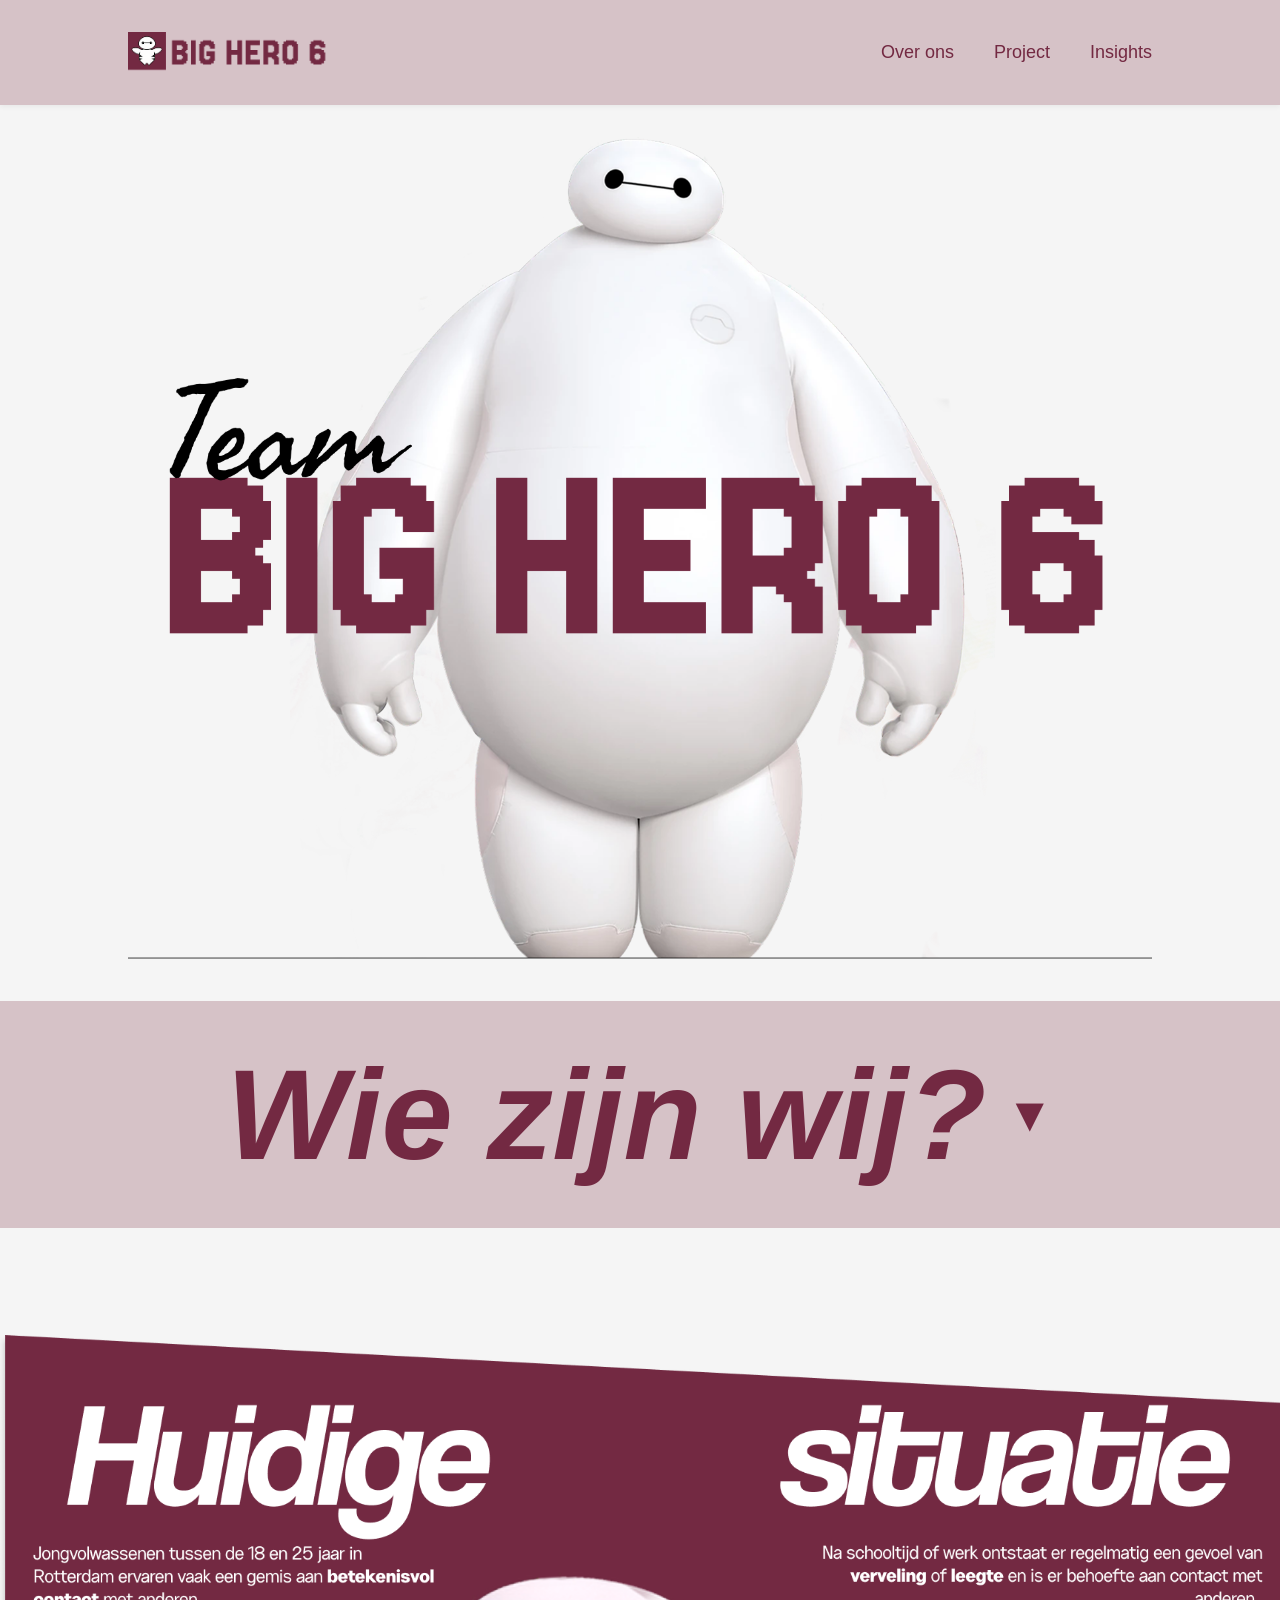
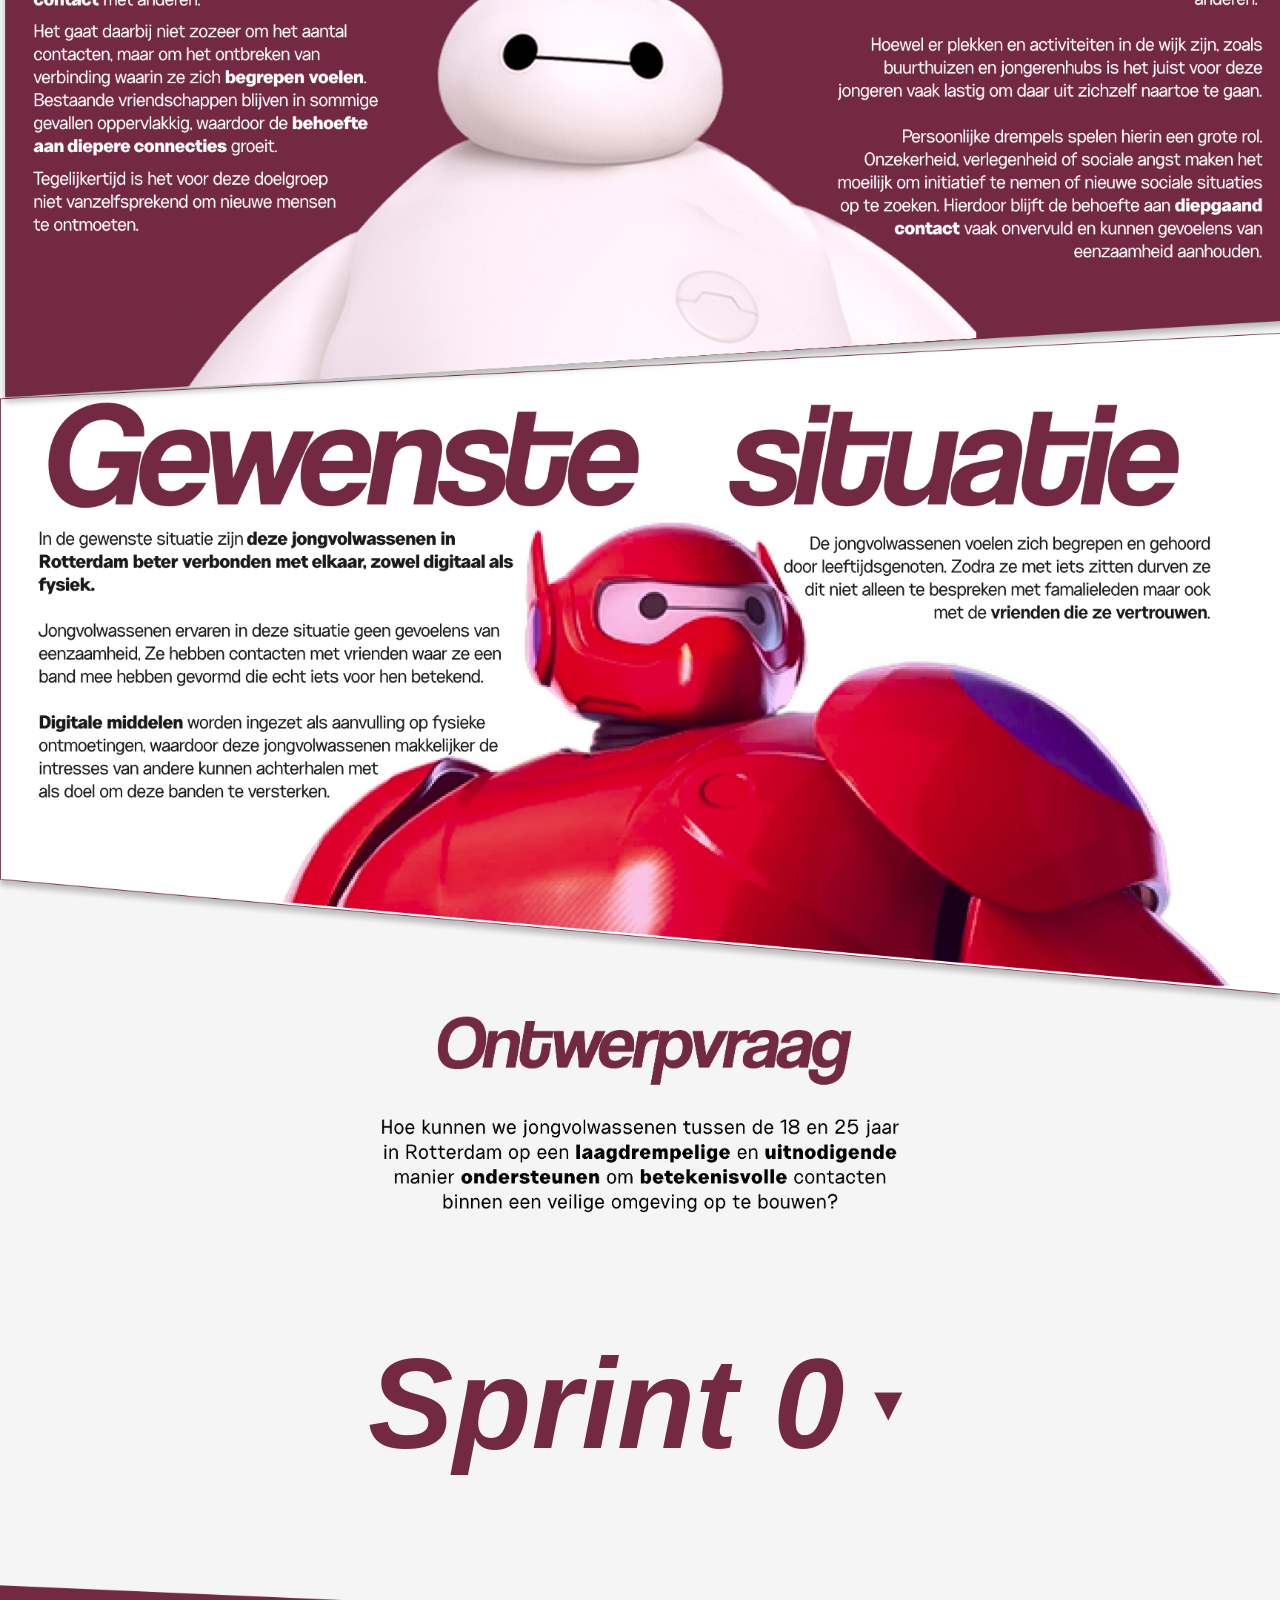
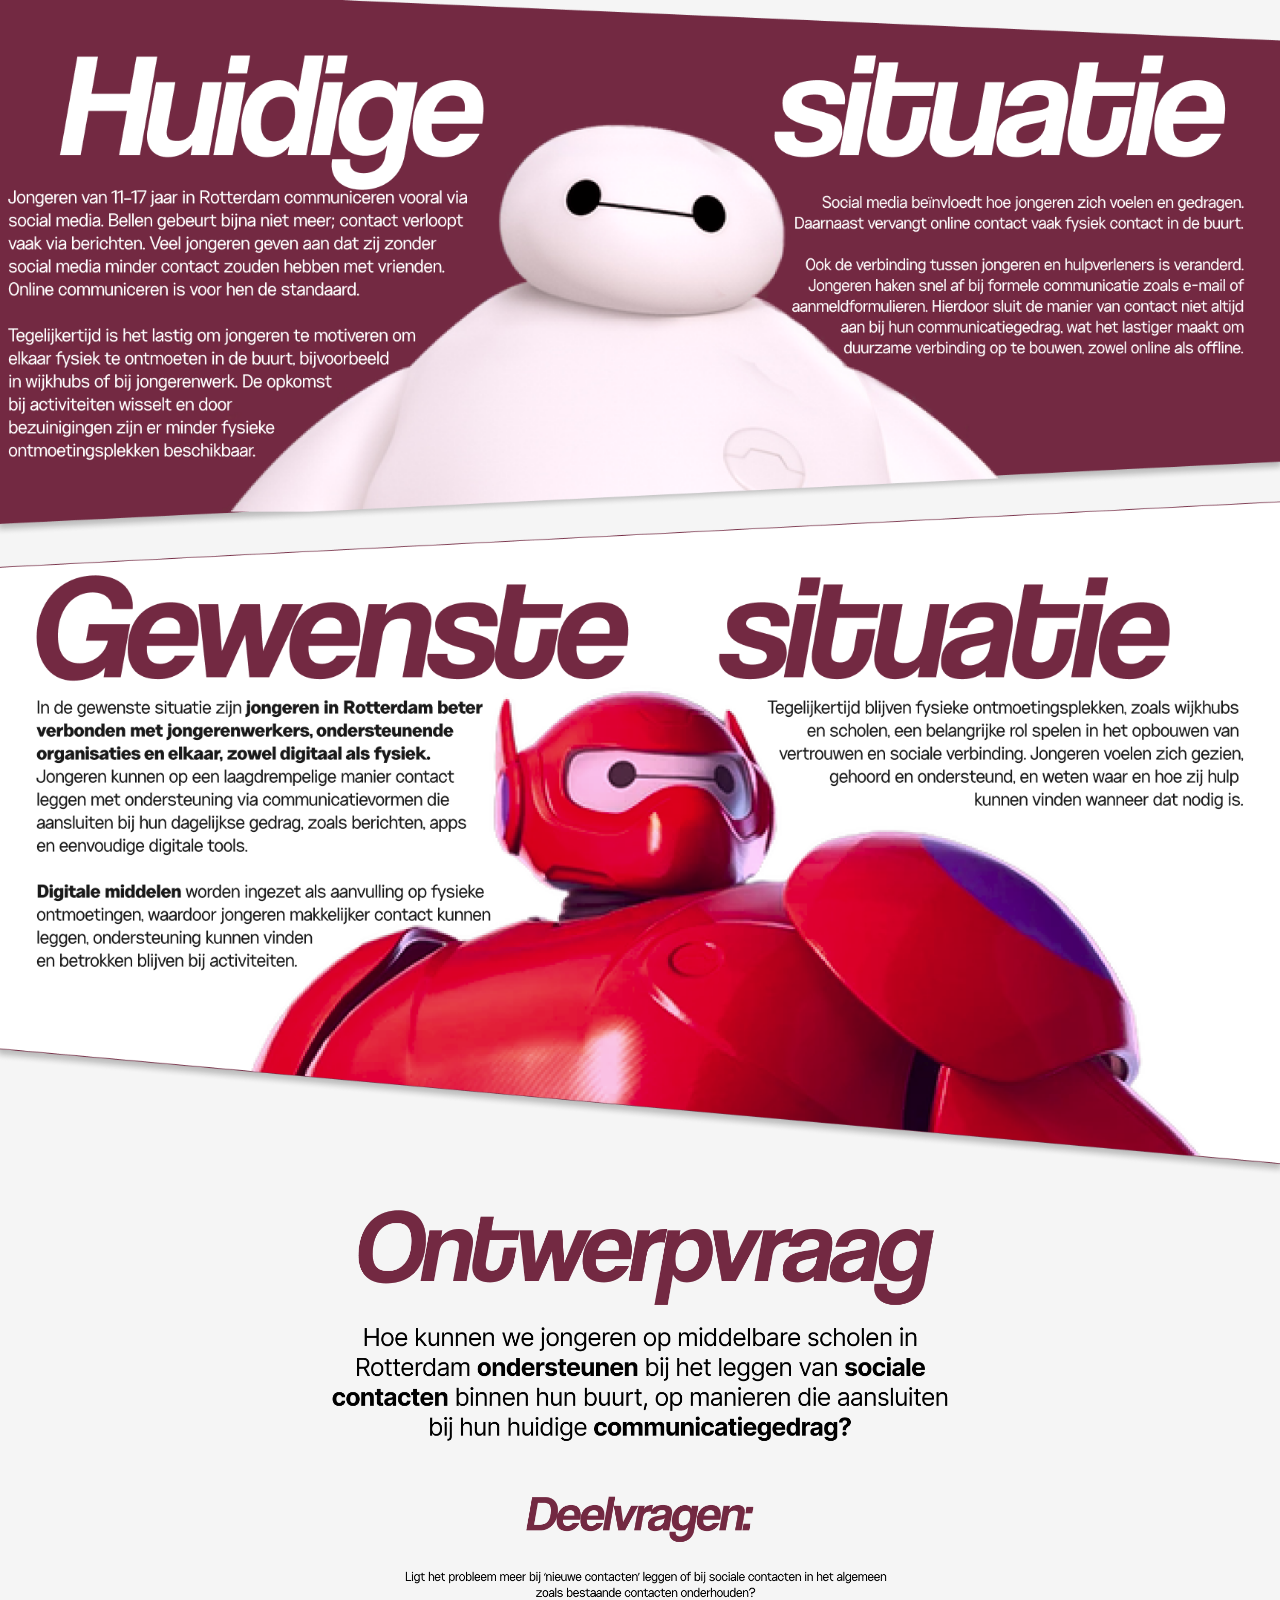
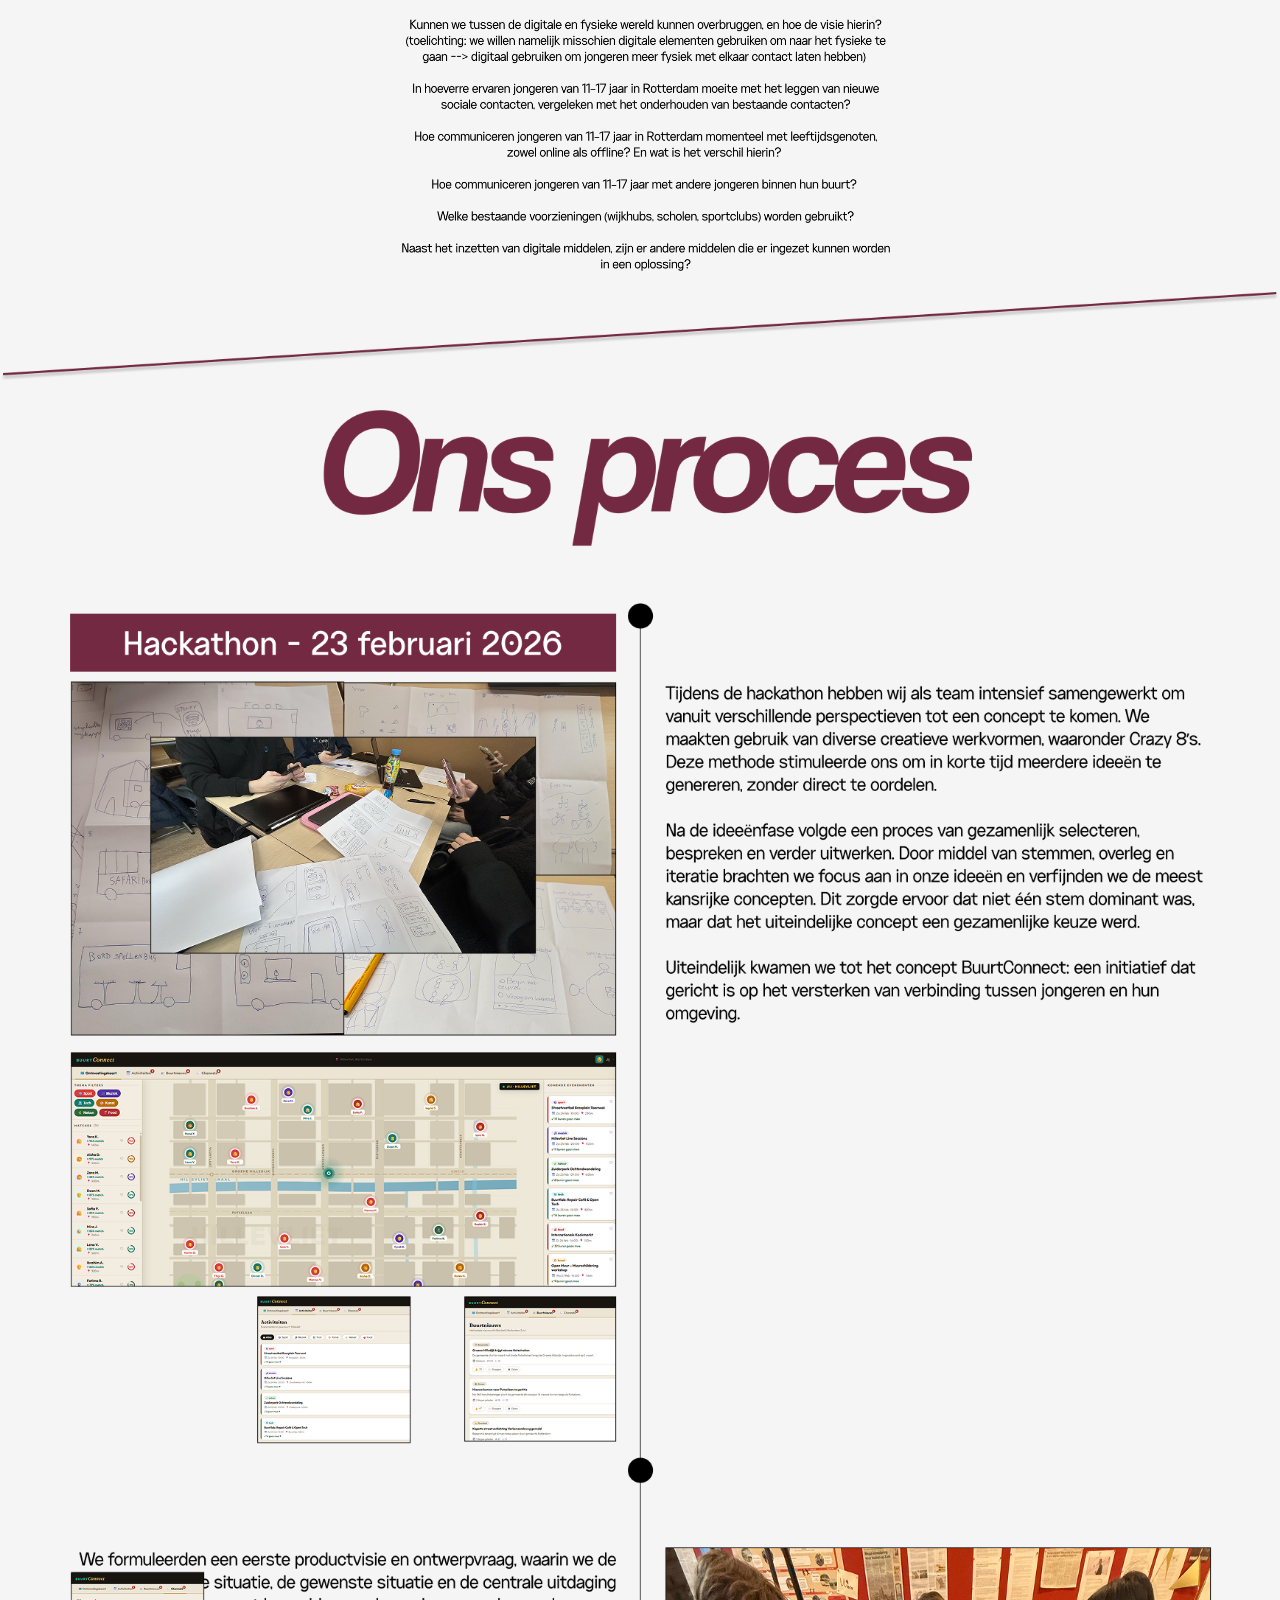
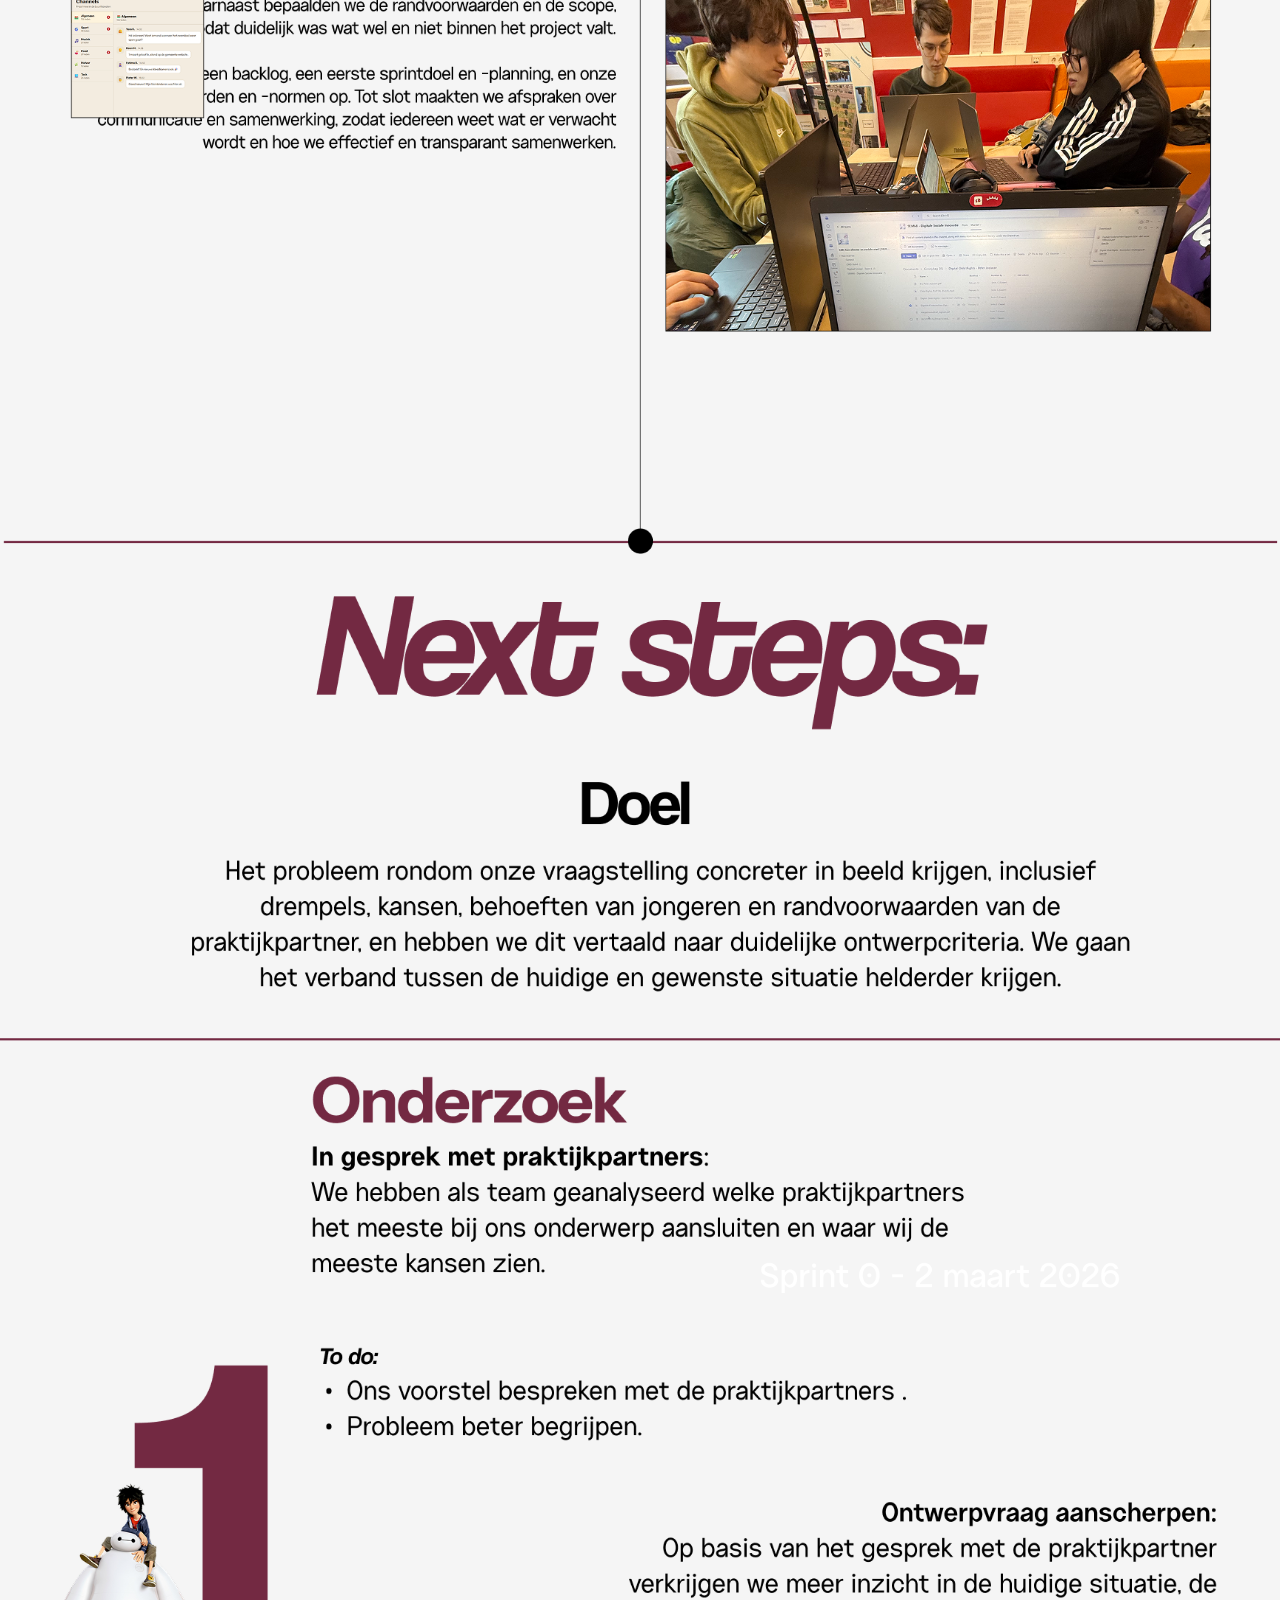
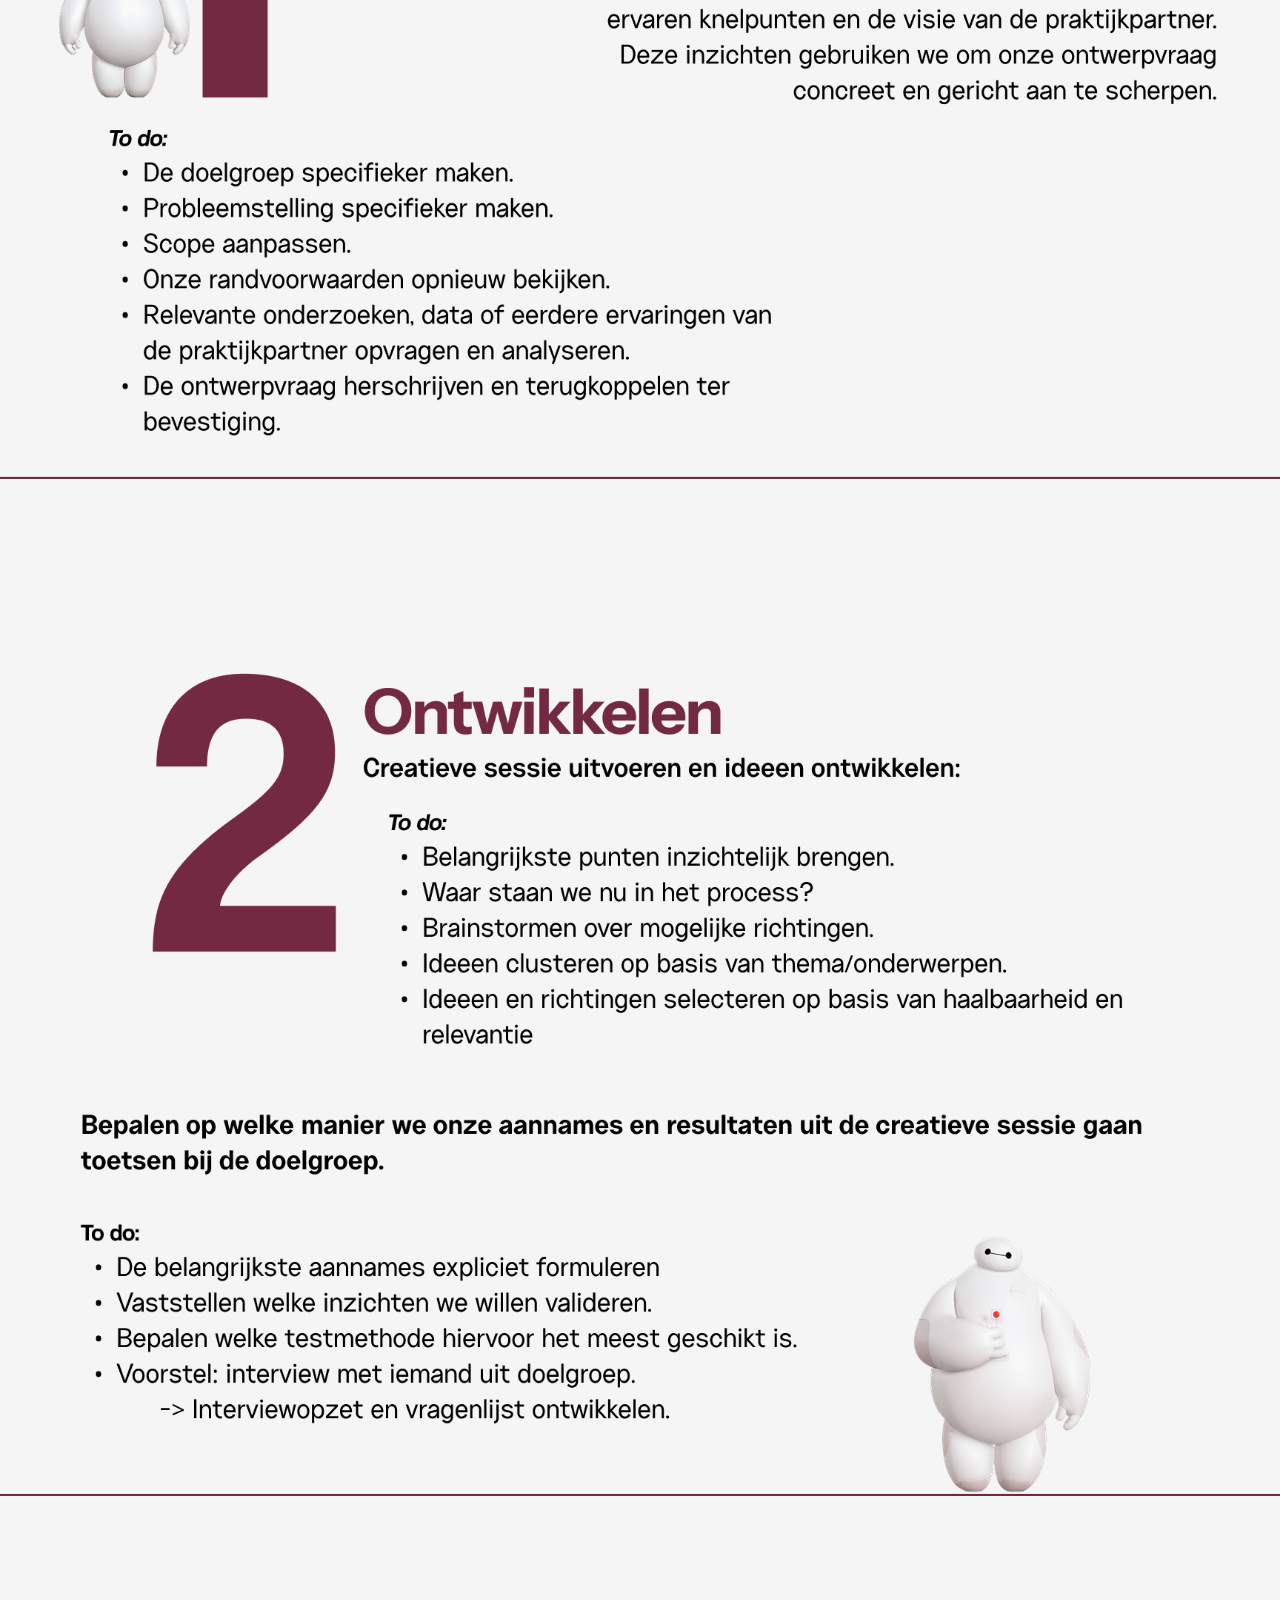
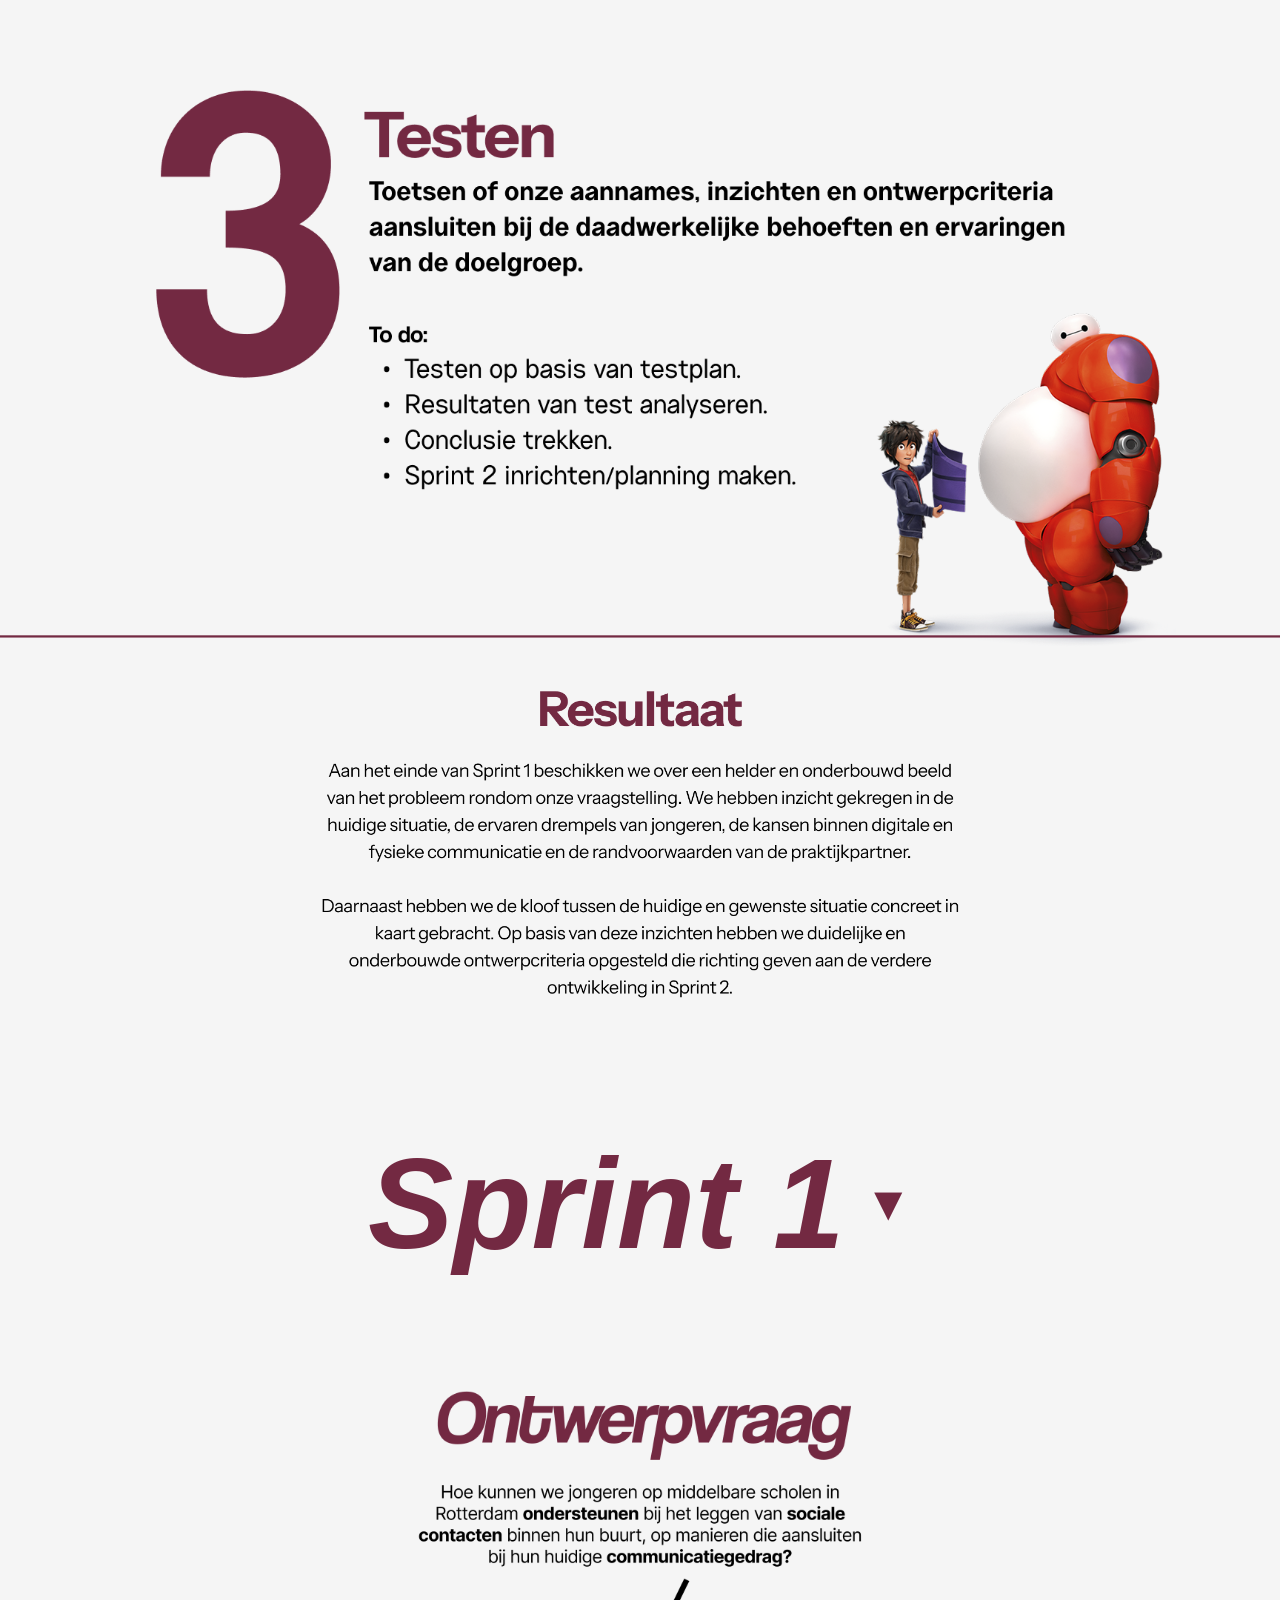
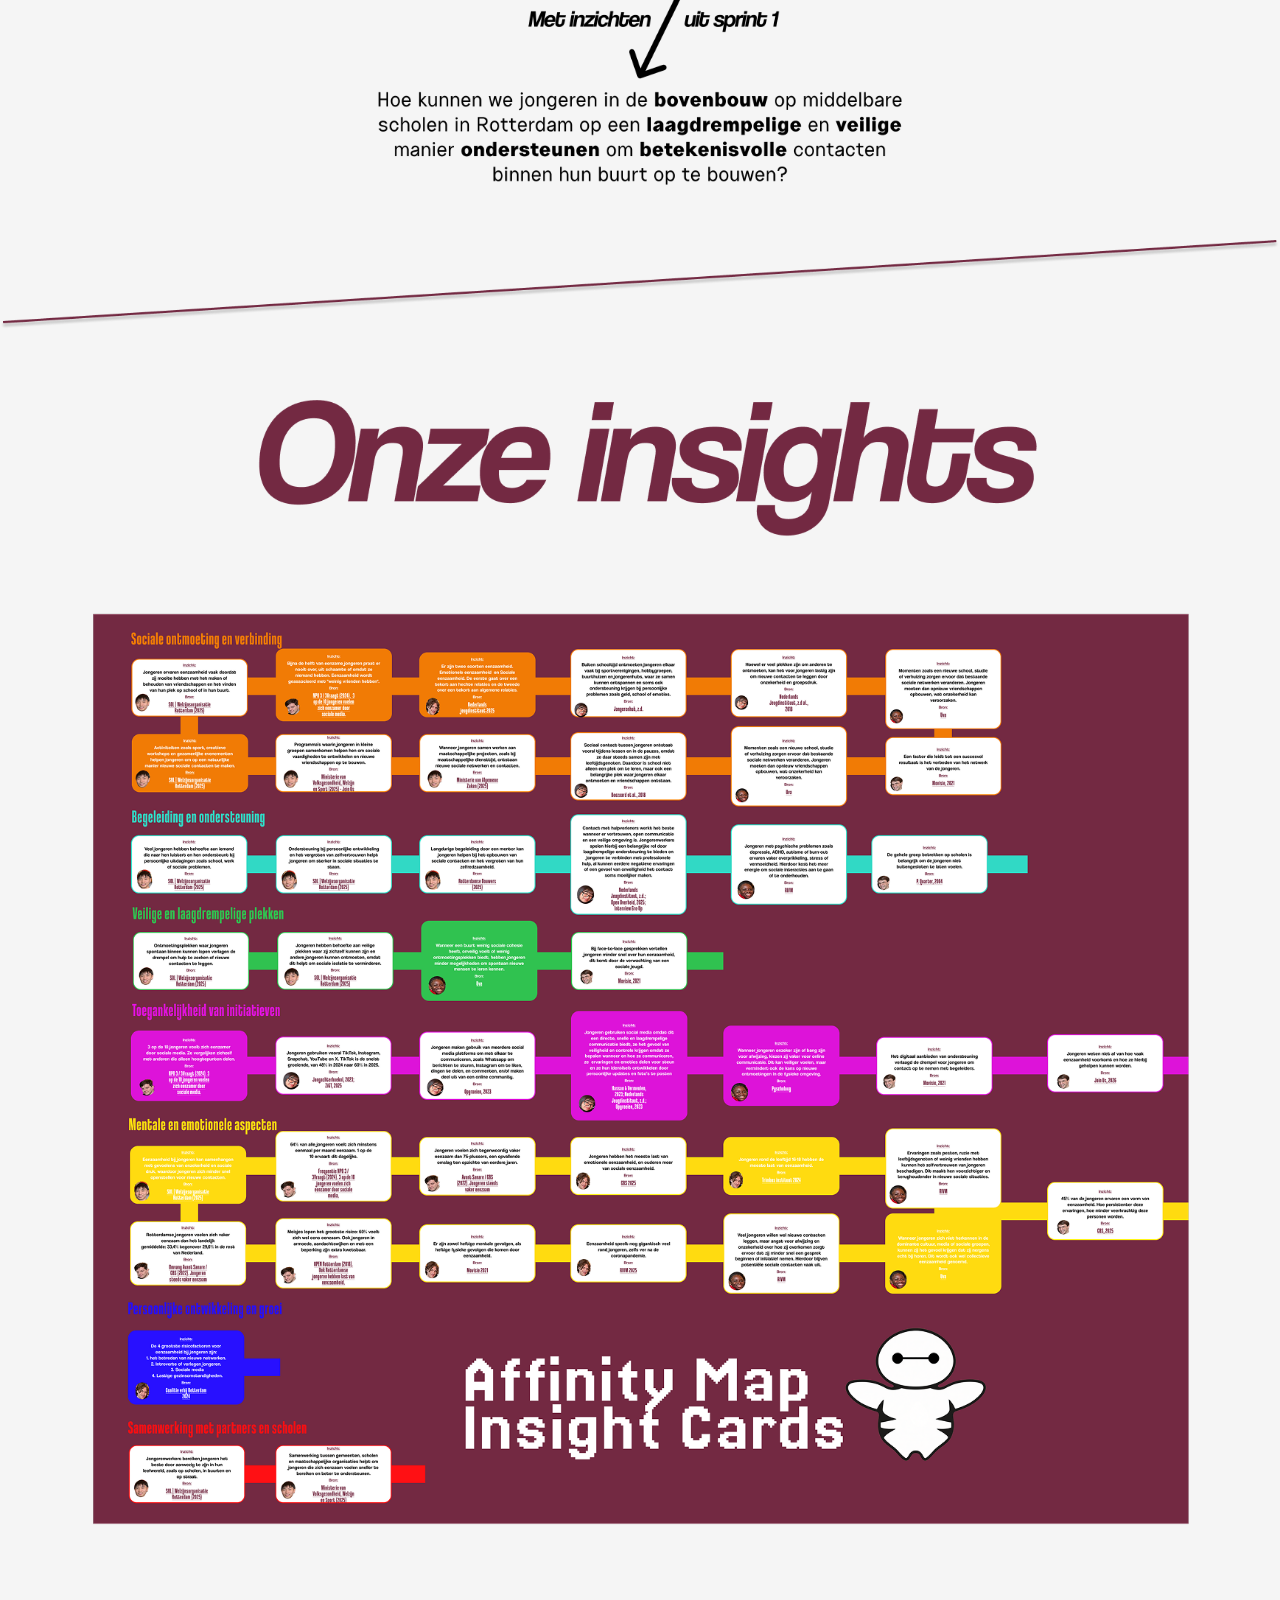
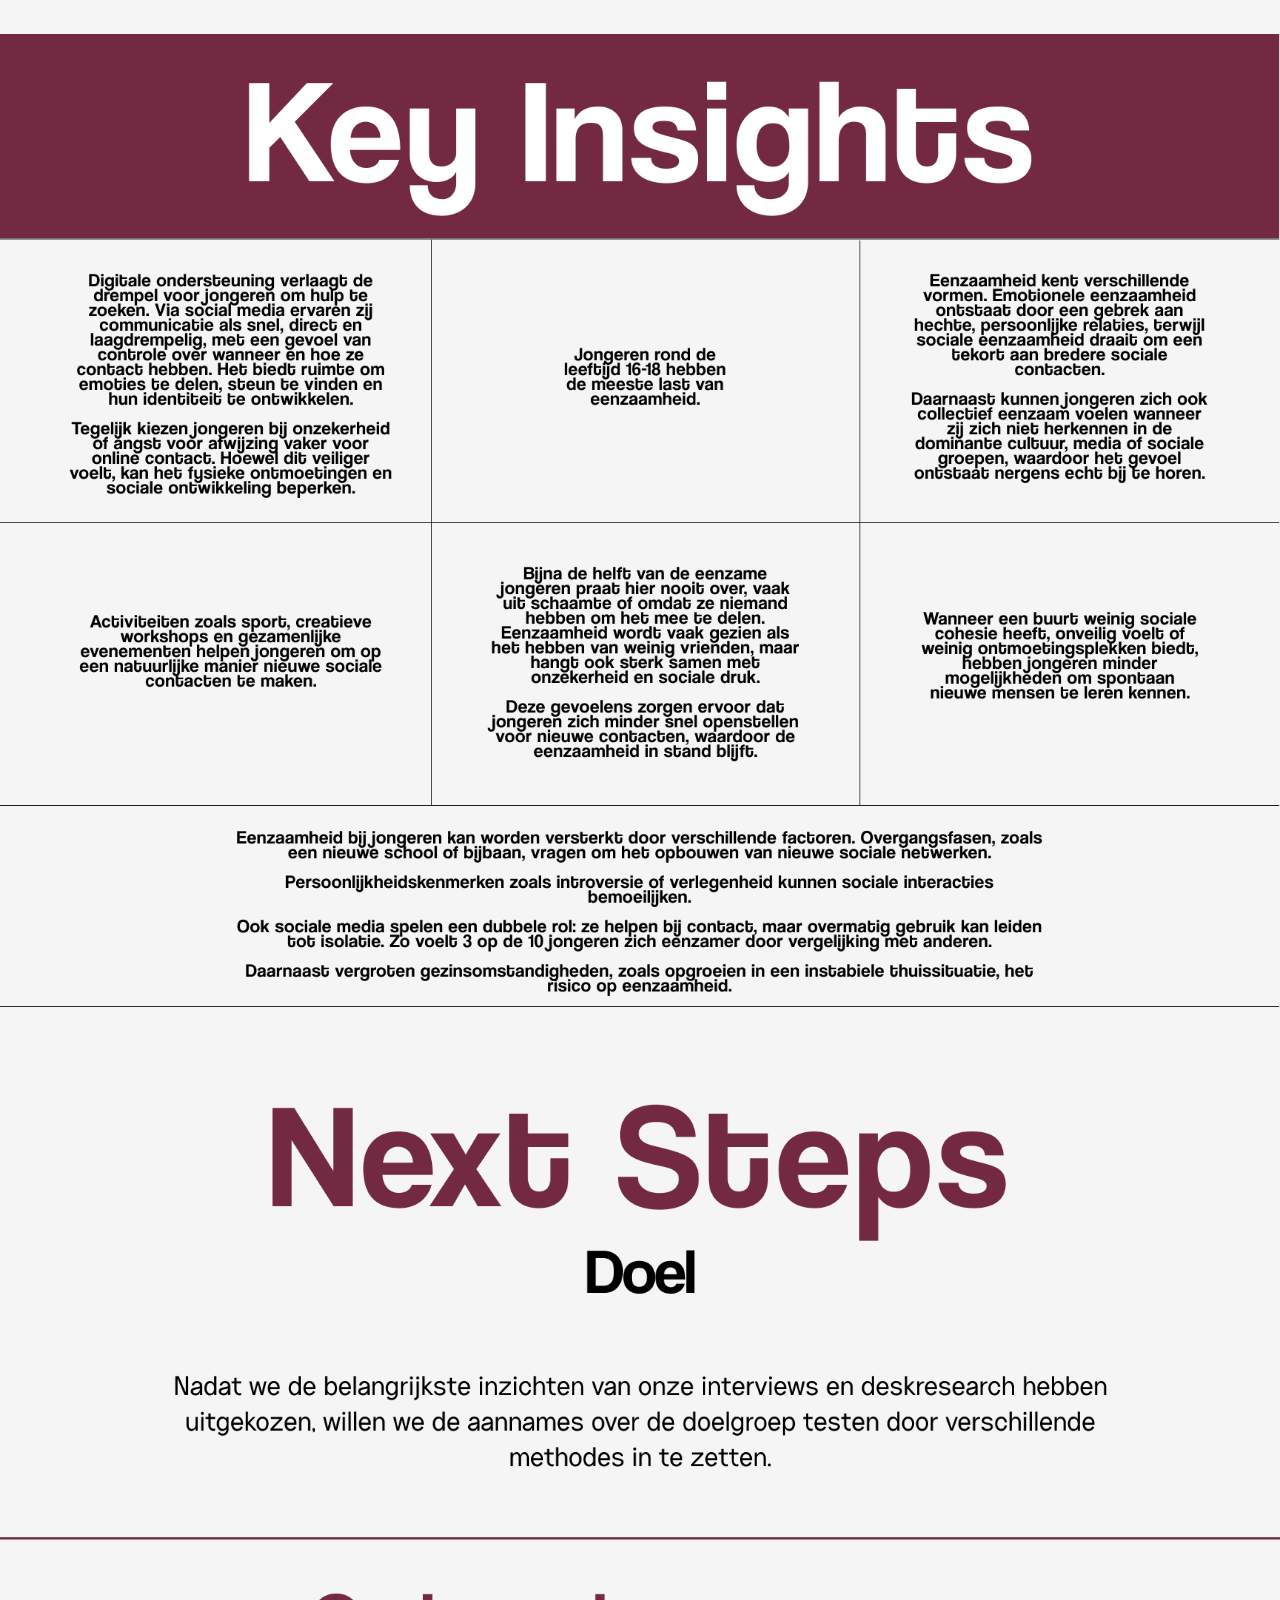
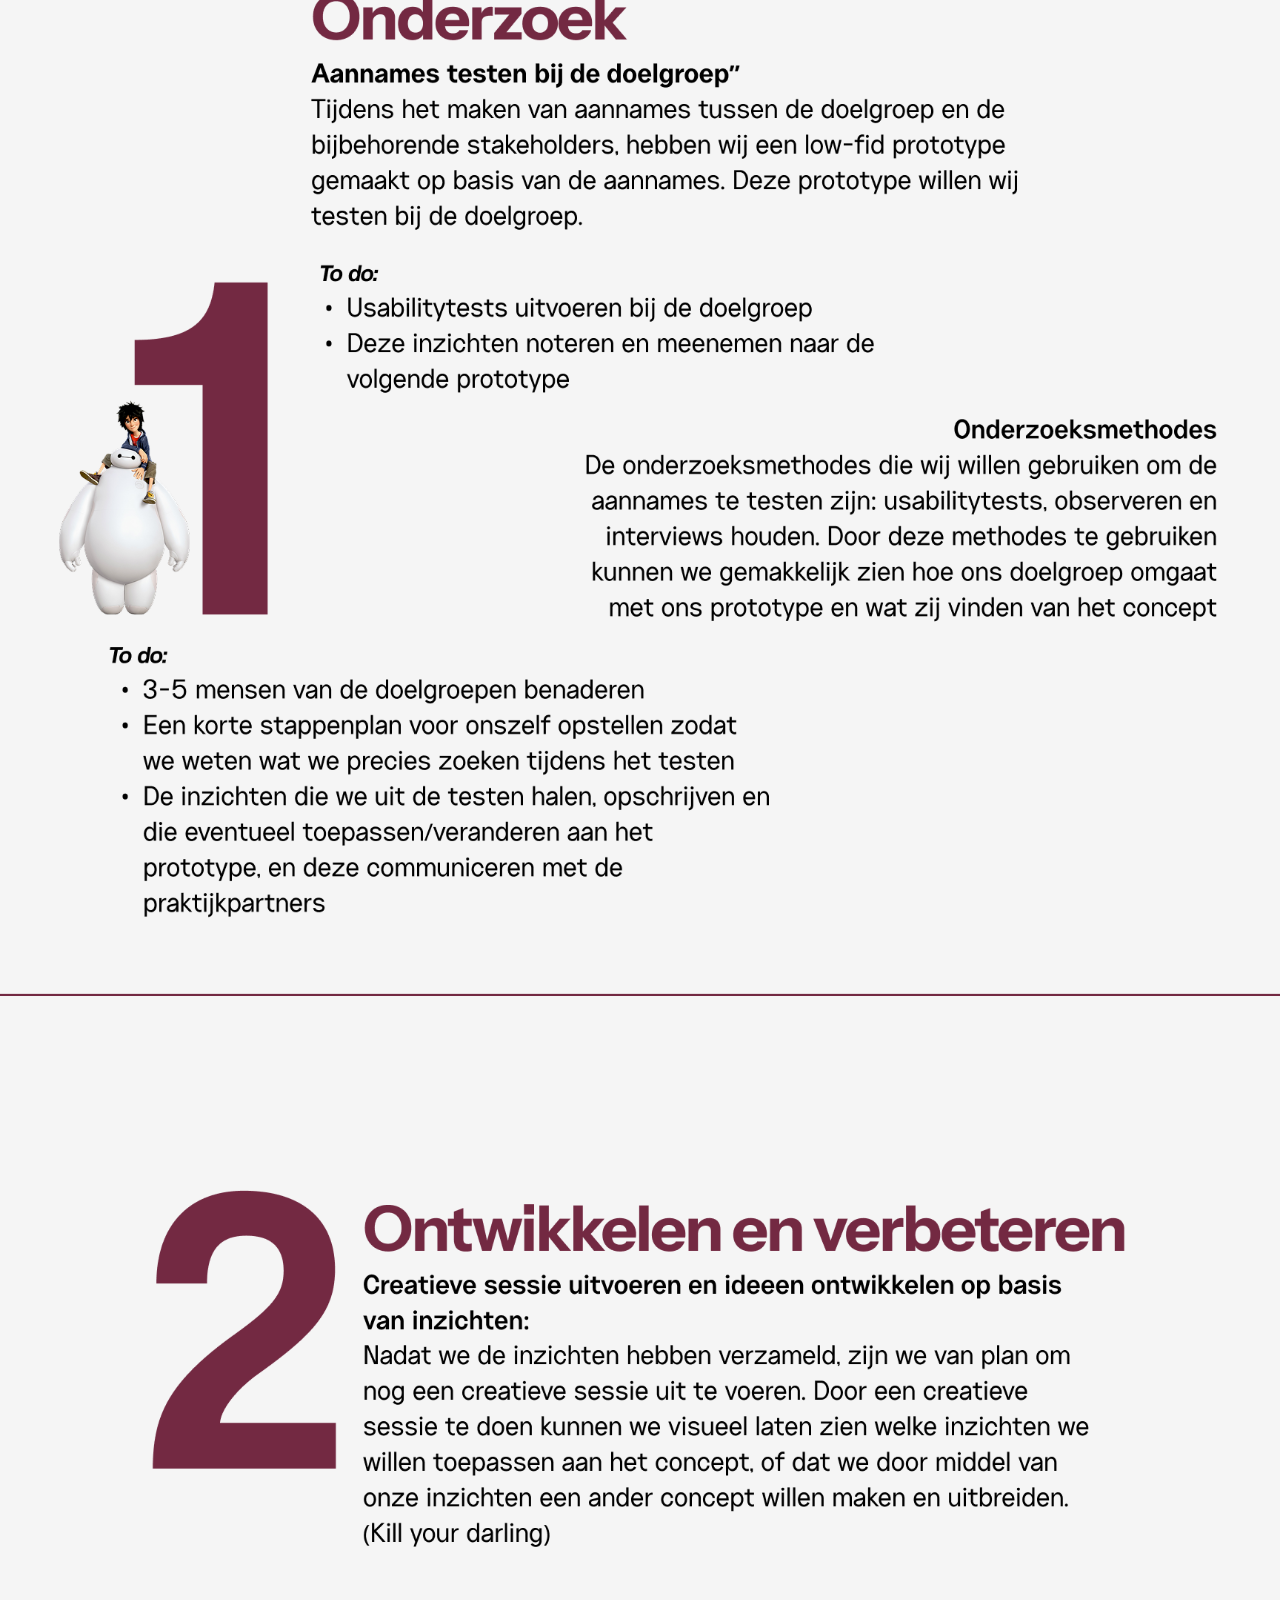
==== onepager/eindsprint/index.html @ 181cd10b "startopzet eindsprint onepager" ====
<!DOCTYPE html>
<html lang="en">

<head>
    <meta charset="UTF-8">
    <meta name="viewport" content="width=device-width, initial-scale=1.0">
    <title>Big Hero 6</title>
    <link rel="stylesheet" href="styles.css">
</head>

<body style="margin: 0; padding: 0; font-family: Arial, sans-serif; background-color: #f5f5f5;">
    <nav class="navbar">
        <a href="#header" style="display: flex; align-items: center; height: 75px;">
            <img src="images/Logogroepering.png" alt="" class="desktop-only" style="width: 200px; height: auto;">
            <img src="images/Logo.png" alt="" class="mobile-only" style="width: 50px; height: auto;">
        </a>

        <div class="hamburger" onclick="toggleMenu()">
            <span></span>
            <span></span>
            <span></span>
        </div>

        <div class="nav-links" id="navLinks">
            <a href="#wie-zijn-wij" onclick="toggleMenu()">Over ons</a>
            <a href="#ontwerpvragen" onclick="toggleMenu()">Project</a>
            <a href="#insights" onclick="toggleMenu()">Insights</a>
        </div>
    </nav>

    <header style="display: flex; justify-content: center; align-items: center;">
        <div id="header" style="display: flex; justify-content: center; align-items: center; width: 100%;">
            <img src="images/desktop/Header.png" class="desktop-only" alt="" style="width: 80vw; height: auto;">
            <img src="images/mobile/Header.png" class="mobile-only" alt="">
        </div>
    </header>
    <main style="display: flex; flex-direction: column; width: 100%; overflow-x: hidden; align-items: center;">
        <div class="team-section-container">
    <div id="wie-zijn-wij" class="collapsible-header" onclick="toggleTeamSection()">
        <h1 class="title-kernwaarden">Wie zijn wij?</h1>
        <span id="team-arrow" class="arrow-icon">▼</span>
    </div>

    <div id="team-content" class="collapsible-content">
        <div style="display: flex; justify-content: center; width: 100%;">
            <img src="images/desktop/Wie zijn wij.png" class="desktop-only" alt="Wie zijn wij?..." style="width: 80vw; height: auto;">
            <img src="images/mobile/Wie zijn wij.png" class="mobile-only" alt="Wie zijn wij?..." style="width: 80vw; height: auto;">
        </div>

        <div class="kernwaarden-section">
            <h1 class="title-kernwaarden">Onze kernwaarden</h1>
            <div class="carousel-container">
                <div class="arrow prev" onclick="moveSlide(-1)"></div>
                <div class="carousel-track" id="track">
                    <img src="images/kernwaarden/1vrijheid.png" alt="Vrijheid">
                    <img src="images/kernwaarden/2betrouwbaarheid.png" alt="Betrouwbaarheid">
                    <img src="images/kernwaarden/3veiligheid.png" alt="Veiligheid">
                    <img src="images/kernwaarden/4gemak.png" alt="Gemak">
                    <img src="images/kernwaarden/5eerlijkheid.png" alt="Eerlijkheid">
                </div>
                <div class="arrow next" onclick="moveSlide(1)"></div>
            </div>
        </div>

        <img src="images/desktop/Ons team frame.png" class="desktop-only" alt="" style="width: 100vw; height: auto;">
        <img src="images/mobile/Ons team frame.png" class="mobile-only" alt="" style="width: 100vw; height: auto;">
    </div>
</div>
        <img src="images/desktop/Situaties.png" id="situaties" alt=""
            style="width: 100vw; height: auto; overflow-x: hidden;">
        <img src="images/desktop/Ontwerpvragen.png" id="ontwerpvragen" alt="" style="width: 50vw; height: auto;">
        <!-- <img src="images/desktop/Prototype.png" id="probe" alt=""
            style="width: 100vw; height: auto; overflow-x: hidden;">
        <img src="images/desktop/TestResultaten.png" alt=""
            style="width: 100vw; height: auto; overflow-x: hidden; margin-bottom: 75px;">

        <img src="images/desktop/Next steps feedback.png" alt=""
            style="width: 100vw; height: auto; overflow-x: hidden;">
        <img src="images/desktop/Next steps opnieuw testen.png" alt=""
            style="width: 100vw; height: auto; overflow-x: hidden;">
        <img src="images/desktop/Next steps expo voorbereiden.png" alt=""
            style="width: 100vw; height: auto; overflow-x: hidden;"> -->



        <div id="sprint0-header" class="collapsible-header" onclick="toggleSprint0Section()">
            <h1 class="title-kernwaarden">Sprint 0</h1>
            <span id="collapsable-arrow-sprint0" class="arrow-icon">▼</span>
        </div>
        <div id="sprint0-container" class="sprint-container" style="display: flex; flex-direction: column; align-items: center; gap: 20px; padding: 20px;">
            <img src="images/desktop/sprint 0/Situaties.png" id="situaties" alt=""
                style="width: 100vw; height: auto; overflow-x: hidden;">
            <img src="images/desktop/sprint 0/Ontwerpvragen.png" alt="" style="width: 50vw; height: auto;">
            <img src="images/desktop/sprint 0/Ons proces.png" id="ons-proces" alt=""
                style="width: 100vw; height: auto; overflow-x: hidden;">
            <img src="images/desktop/sprint 0/Next steps doel.png" alt="" style="width: 100vw; height: auto; overflow-x: hidden;">
            <img src="images/desktop/sprint 0/Next steps onderzoek.png" alt=""
                style="width: 100vw; height: auto; overflow-x: hidden;">
            <img src="images/desktop/sprint 0/Next steps ontwikkelen.png" alt=""
                style="width: 100vw; height: auto; overflow-x: hidden;">
            <img src="images/desktop/sprint 0/Next steps testen.png" alt="" style="width: 100vw; height: auto; overflow-x: hidden;">
            <img src="images/desktop/sprint 0/Resultaat.png" alt="" style="width: 50vw; height: auto;">
        </div>

        <div id="sprint1-header" class="collapsible-header" onclick="toggleSprint1Section()">
            <h1 class="title-kernwaarden">Sprint 1</h1>
            <span id="collapsable-arrow-sprint1" class="arrow-icon">▼</span>
        </div>
        <div id="sprint1-container" class="sprint-container" style="display: flex; flex-direction: column; align-items: center; gap: 20px; padding: 20px;">
            <img src="images/desktop/sprint 1/Ontwerpvragen.png" alt="" style="width: 50vw; height: auto;">
            <img src="images/desktop/sprint 1/Insights algemeen.png" id="insights" alt=""
                style="width: 100vw; height: auto; overflow-x: hidden; margin-bottom: 75px;">
            <img src="images/desktop/sprint 1/Key insights.png" alt=""
                style="width: 100vw; height: auto; overflow-x: hidden;">
            <img src="images/desktop/sprint 1/Next steps doel.png" alt="" style="width: 100vw; height: auto; overflow-x: hidden;">
            <img src="images/desktop/sprint 1/Next steps onderzoek.png" alt=""
                style="width: 100vw; height: auto; overflow-x: hidden;">
            <img src="images/desktop/sprint 1/Next steps ontwikkelen.png" alt=""
                style="width: 100vw; height: auto; overflow-x: hidden;">
            <img src="images/desktop/sprint 1/Next steps testen.png" alt="" style="width: 100vw; height: auto; overflow-x: hidden;">
            <img src="images/desktop/sprint 1/Resultaat.png" alt="" style="width: 50vw; height: auto;">
        </div>
    </main>
    <footer>
        <a href="mailto:team.big.hero.6.hr@gmail.com">
            <img src="images/desktop/Footer.png" alt="" style="width: 100vw; height: auto; overflow-x: hidden;">
        </a>
    </footer>
    <script type="text/javascript" src="main.js"></script>
</body>

</html>
---- onepager/eindsprint/styles.css ----
body {
    overflow-x: hidden;
    width: 100%;
}

html {
    scroll-padding-top: 75px;
    scroll-behavior: smooth;
}

.mobile-only {
    display: none
}

.navbar {
    display: flex;
    justify-content: space-between;
    align-items: center;
    padding: 15px 10%;
    position: sticky;
    top: 0;
    z-index: 1000;
    background-color: #D6C2C7;
    font-family: 'Neuething Sans', 'Segoe UI', Roboto, Helvetica, Arial, sans-serif;
    box-shadow: 0 2px 5px rgba(0, 0, 0, 0.05);
}

.nav-links {
    display: flex;
    gap: 40px;
}

.nav-links a {
    color: #732942;
    text-decoration: none;
    font-weight: 500;
    font-size: 18px;
}

.hamburger {
    display: none;
    flex-direction: column;
    cursor: pointer;
    gap: 5px;
}

.hamburger span {
    width: 25px;
    height: 3px;
    background-color: #732942;
    border-radius: 2px;
}

.kernwaarden-section {
    width: 100vw;
    background-color: #ffffff;
    padding: 40px 0;
    position: relative;
    left: 50%;
    right: 50%;
    transform: translateX(-50%); 
    box-sizing: border-box;
}

.team-section-container {
    width: 100vw;
    background-color: #D6C2C7;
    margin-bottom: 50px;
    padding: 40px 0;
    position: relative;
    left: 50%;
    right: 50%;
    transform: translateX(-50%); 
    box-sizing: border-box;
}

.collapsible-header {
    display: flex;
    justify-content: center;
    align-items: center;
    cursor: pointer;
    gap: 20px;
    width: 100%;
}

.collapsible-content {
    max-height: 0;
    overflow: hidden;
    transition: max-height 0.5s ease-out, opacity 0.3s ease;
    opacity: 0;
    display: flex;
    flex-direction: column;
    align-items: center;
    gap: 20px;
    width: 100%;
}

.team-section-container .title-kernwaarden {
    margin: 0;
}

.arrow-icon {
    font-size: 3rem;
    color: #732942;
    transition: transform 0.4s ease;
}

.content-open {
    max-height: 5000px;
    opacity: 1;
    margin-top: 20px;
}

.arrow-rotate {
    transform: rotate(180deg);
}

.carousel-container {
    position: relative;
    width: 100vw;
    margin: auto;
    overflow: hidden;
    display: flex;
    align-items: center;
    justify-content: center;
}

.carousel-track {
    display: flex;
    transition: transform 0.5s ease-in-out;
    width: 100vw;
}

#track img {
    min-width: 80vw;
    margin-left: 10vw;
    margin-right: 10vw;
}

.arrow {
    position: absolute;
    top: 50%;
    transform: translateY(-50%);
    cursor: pointer;
    font-size: 60px;
    font-weight: bold;
    color: #732942;
    z-index: 20;
    user-select: none;
    padding: 20px;
    background: rgba(255, 255, 255, 0.3);
    border-radius: 50%;
}

.prev::before {
    content: "← ";
}

.next::before {
    content: " →";
}

.prev {
    left: 2vw;
}

.next {
    right: 2vw;
}

.title-kernwaarden {
    font-family: Coolvetica, arial, sans-serif;
    font-size: 8em;
    text-align: center;
    font-style: italic;
    color: #732942;
}

.persona-section {
    width: 100vw;      
    position: relative; 
    padding: 0 0vw; 
    margin: 0 auto;
    display: flex;
    flex-direction: column;
    align-items: center;
}

.persona-section .arrow {
    position: absolute;
    top: 50%;           
    transform: translateY(-50%);
    cursor: pointer;
    z-index: 100;       
}

.persona-container {
    width: 60vw;
    margin: 0 auto;     
    overflow: hidden;
    position: relative;
    display: flex;
    justify-content: flex-start !important; 
}

.persona-section .prev {
    left: 10vw;        
    transform: translateY(-50%) translateX(-50%); 
}

.persona-section .next {
    right: 10vw;       
    transform: translateY(-50%) translateX(50%); 
}

#personaTrack {
    display: flex;
    transition: transform 0.5s ease-in-out;
}

.persona-group {
    min-width: 60vw; 
    width: 60vw;
    display: flex;
    justify-content: center; 
    gap: 30px; 
    flex-shrink: 0;
    box-sizing: border-box;
}

.persona-img {
    width: 27.5vw !important; 
    max-width: 27.5vw;
    height: auto;
    object-fit: contain;
    min-width: unset !important;
}

@media (max-width: 1000px) {
    .title-kernwaarden {
        font-size: 6em;
    }
}

@media (max-width: 700px) {
    .navbar {
        padding: 10px 5%;
    }

    .hamburger {
        display: flex;
    }

    .nav-links {
        display: none;
        flex-direction: column;
        position: absolute;
        top: 100%;
        left: 0;
        width: 100%;
        background-color: #D6C2C7;
        padding: 20px 0;
        gap: 20px;
        text-align: center;
        box-shadow: 0 4px 5px rgba(0, 0, 0, 0.05);
    }

    .nav-links.active {
        display: flex;
        padding: 5px 0;
    }

    .desktop-only {
        display: none;
    }

    .mobile-only {
        display: block;
        width: 100%;
        height: auto;
    }

    .arrow {
        font-size: 20px;
    }

    .title-kernwaarden {
        font-size: 4em;
    }
}
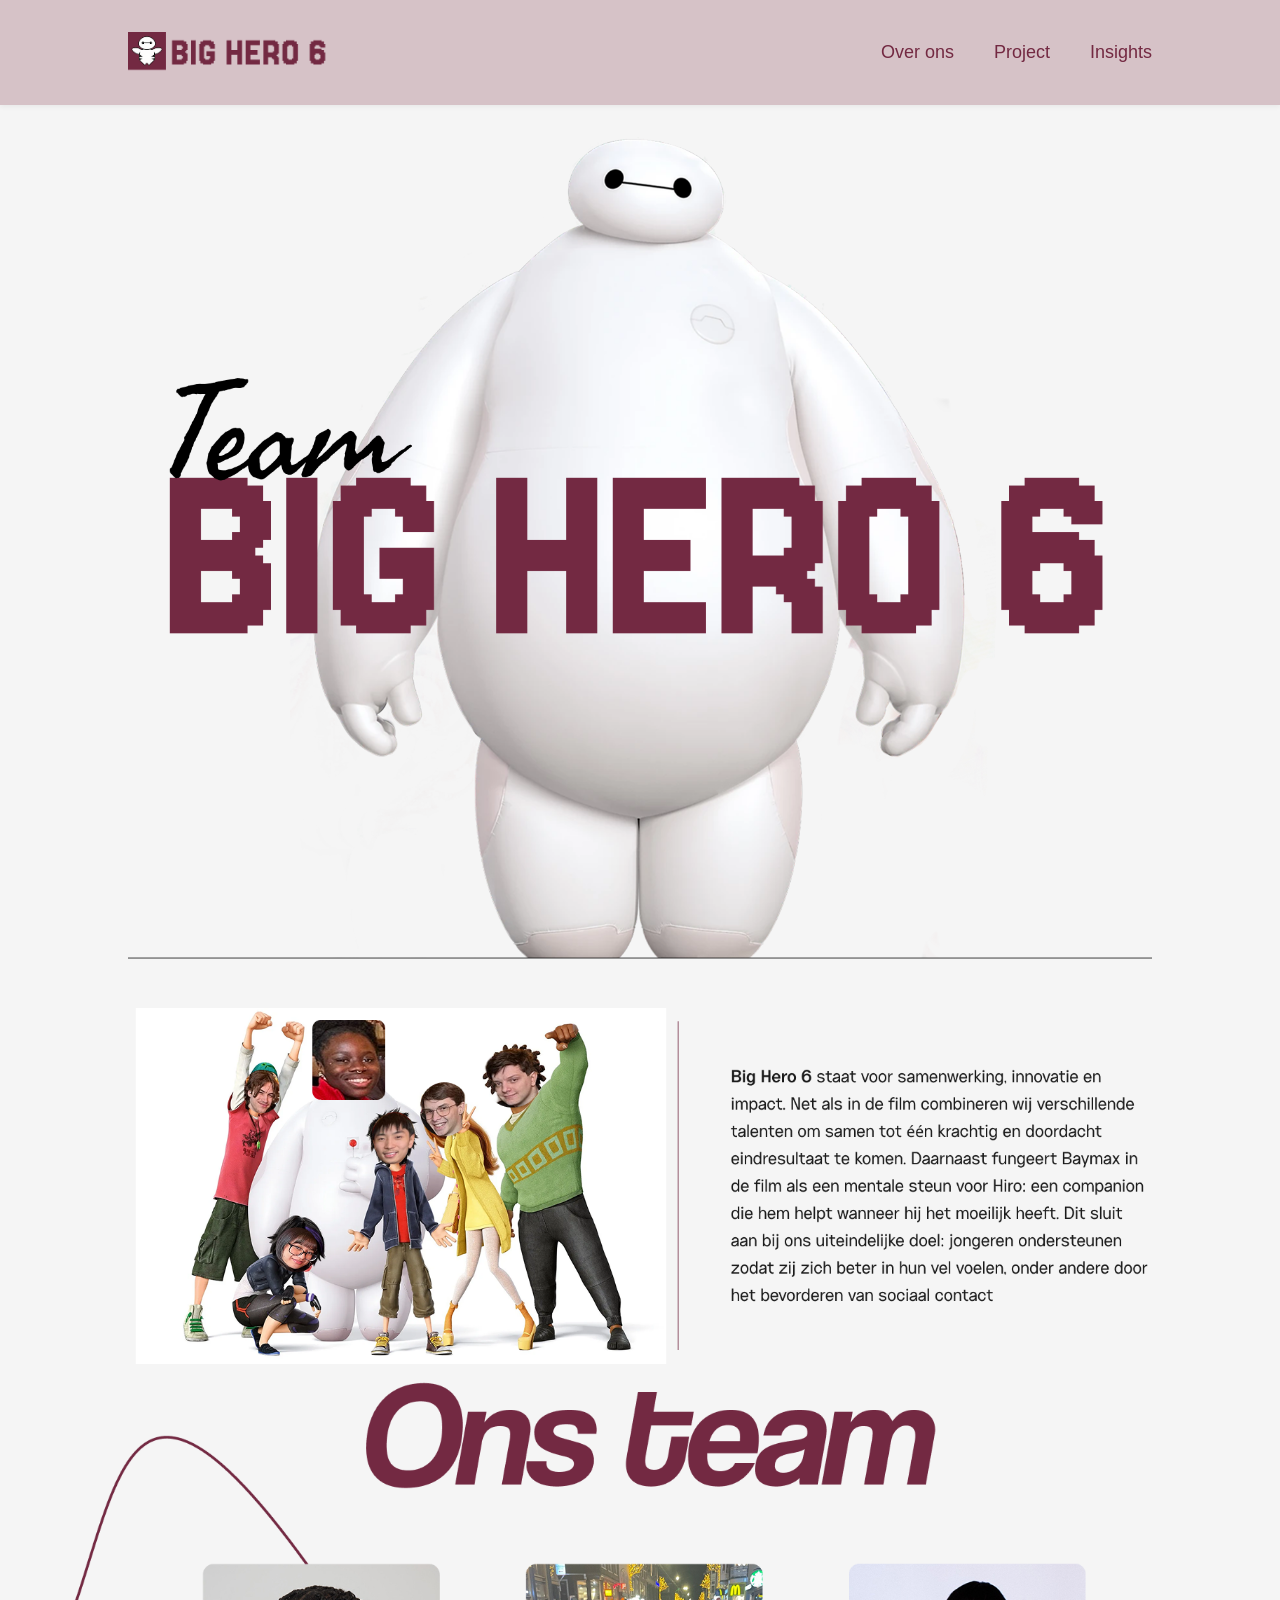
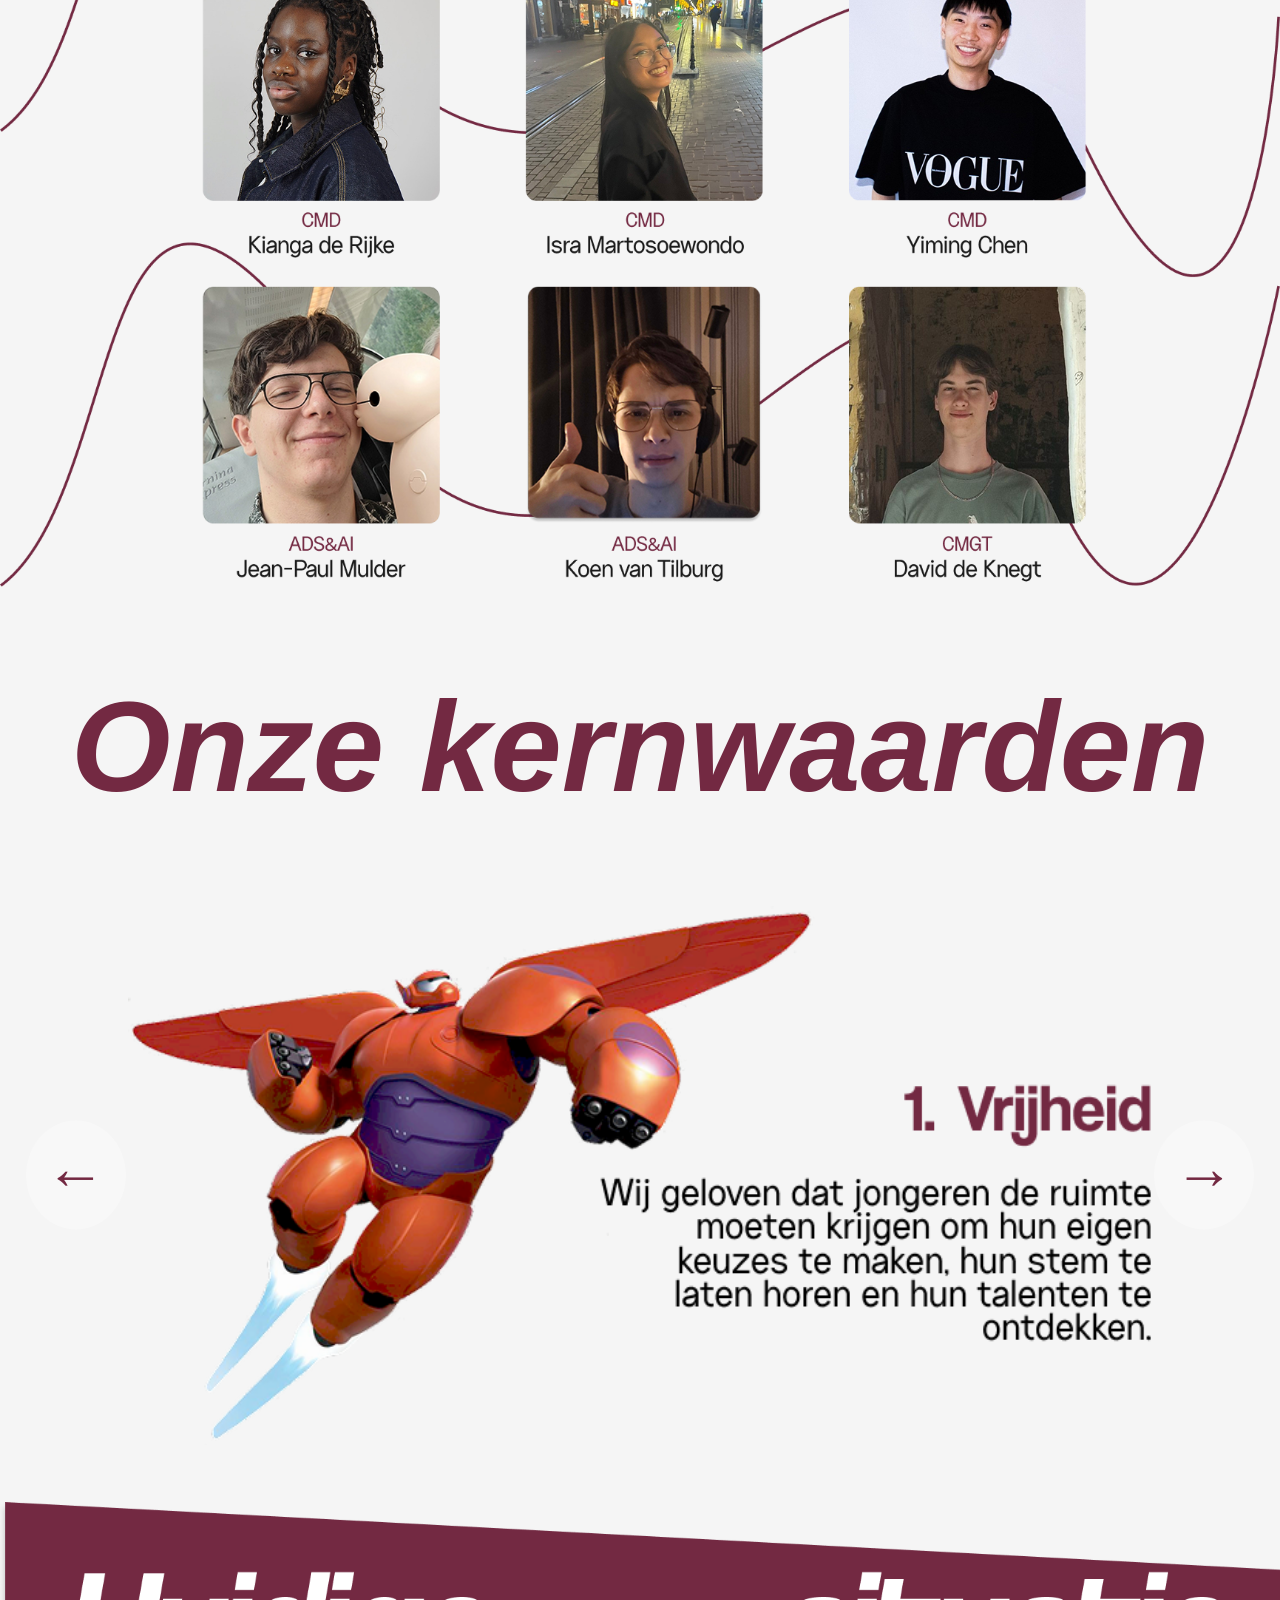
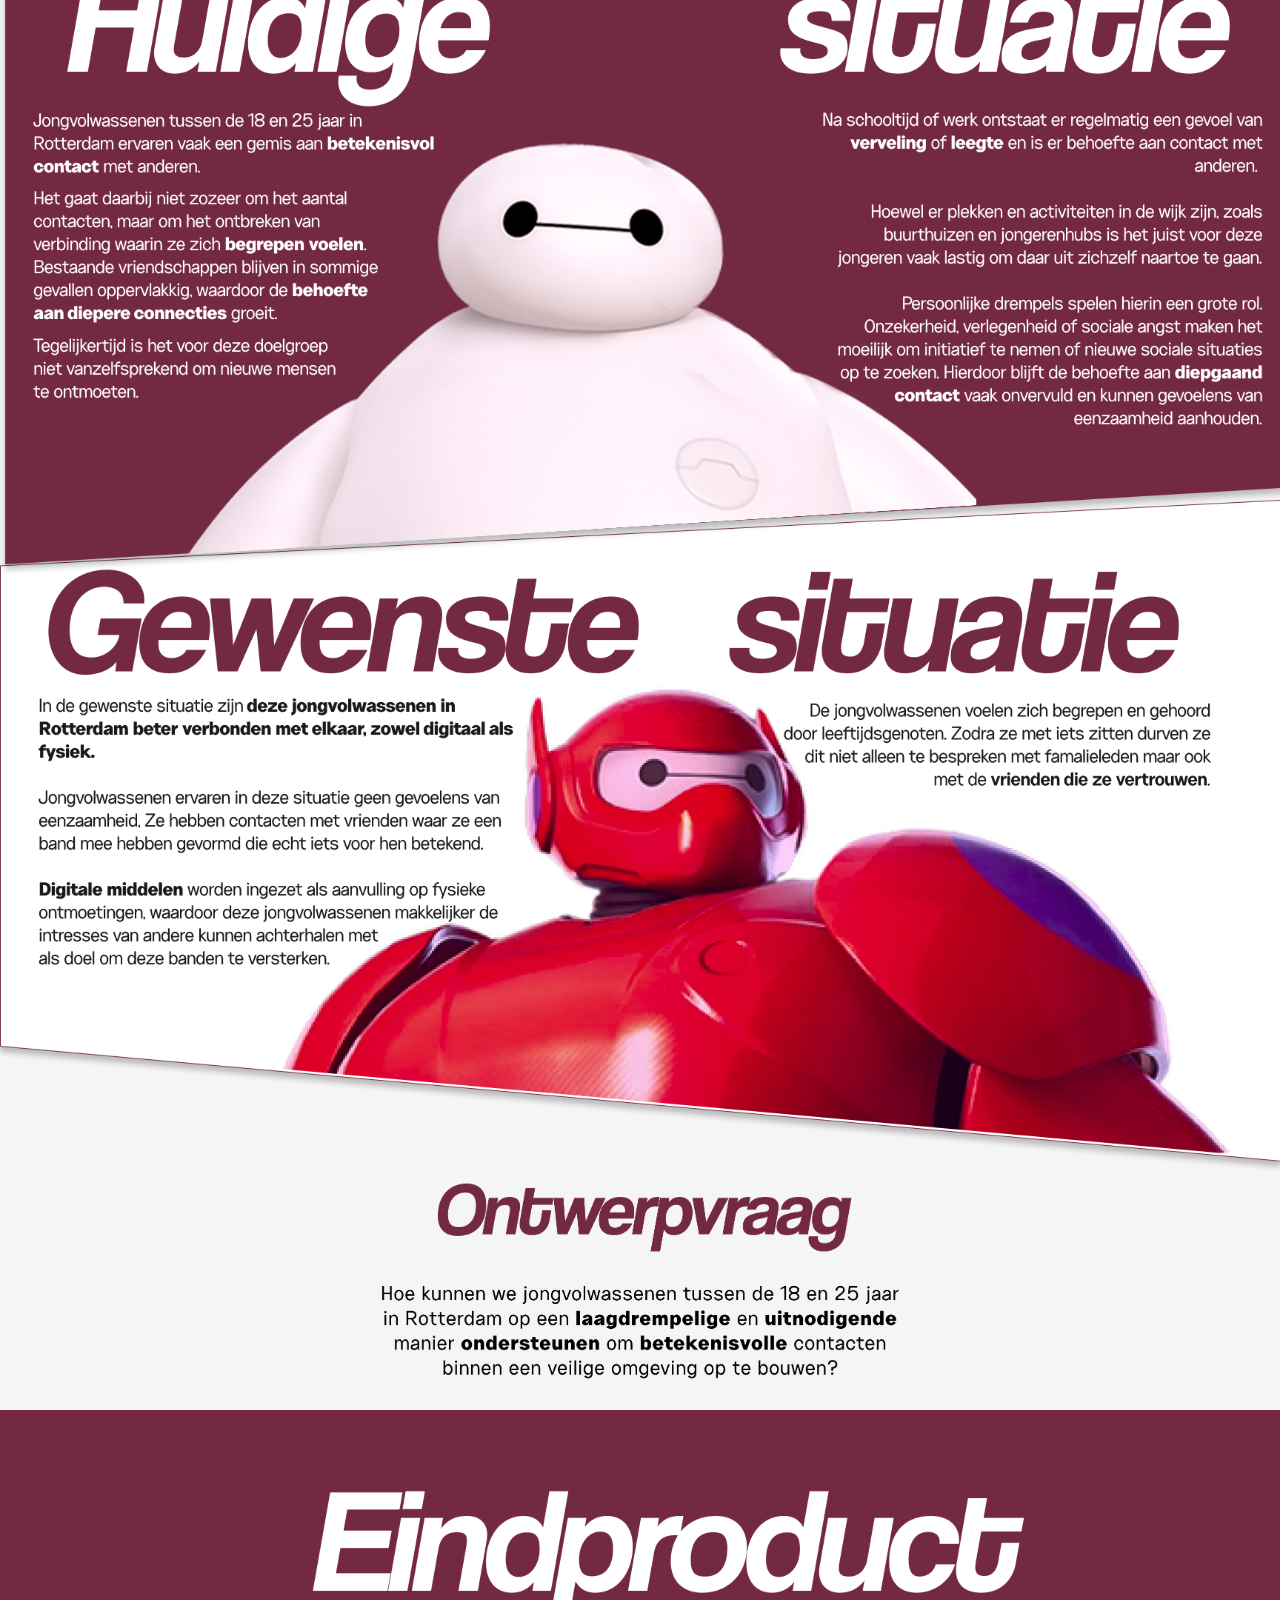
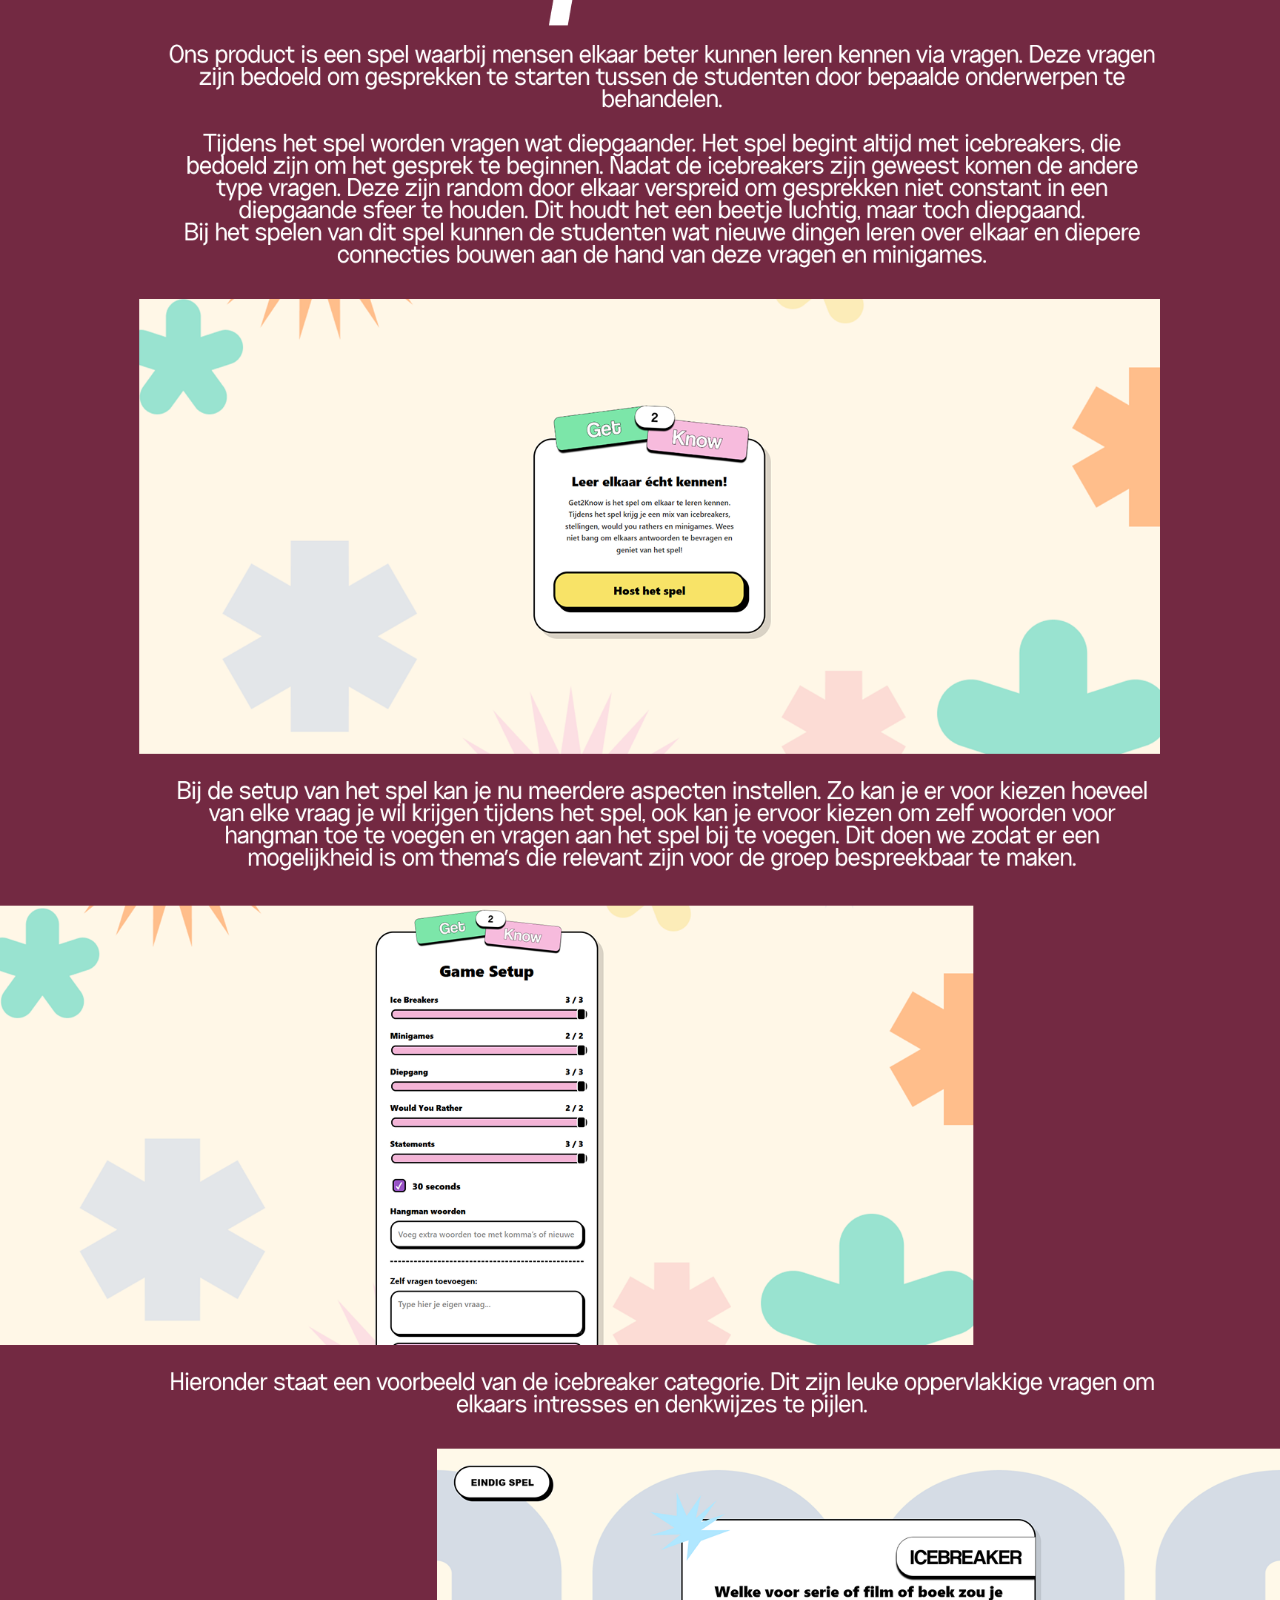
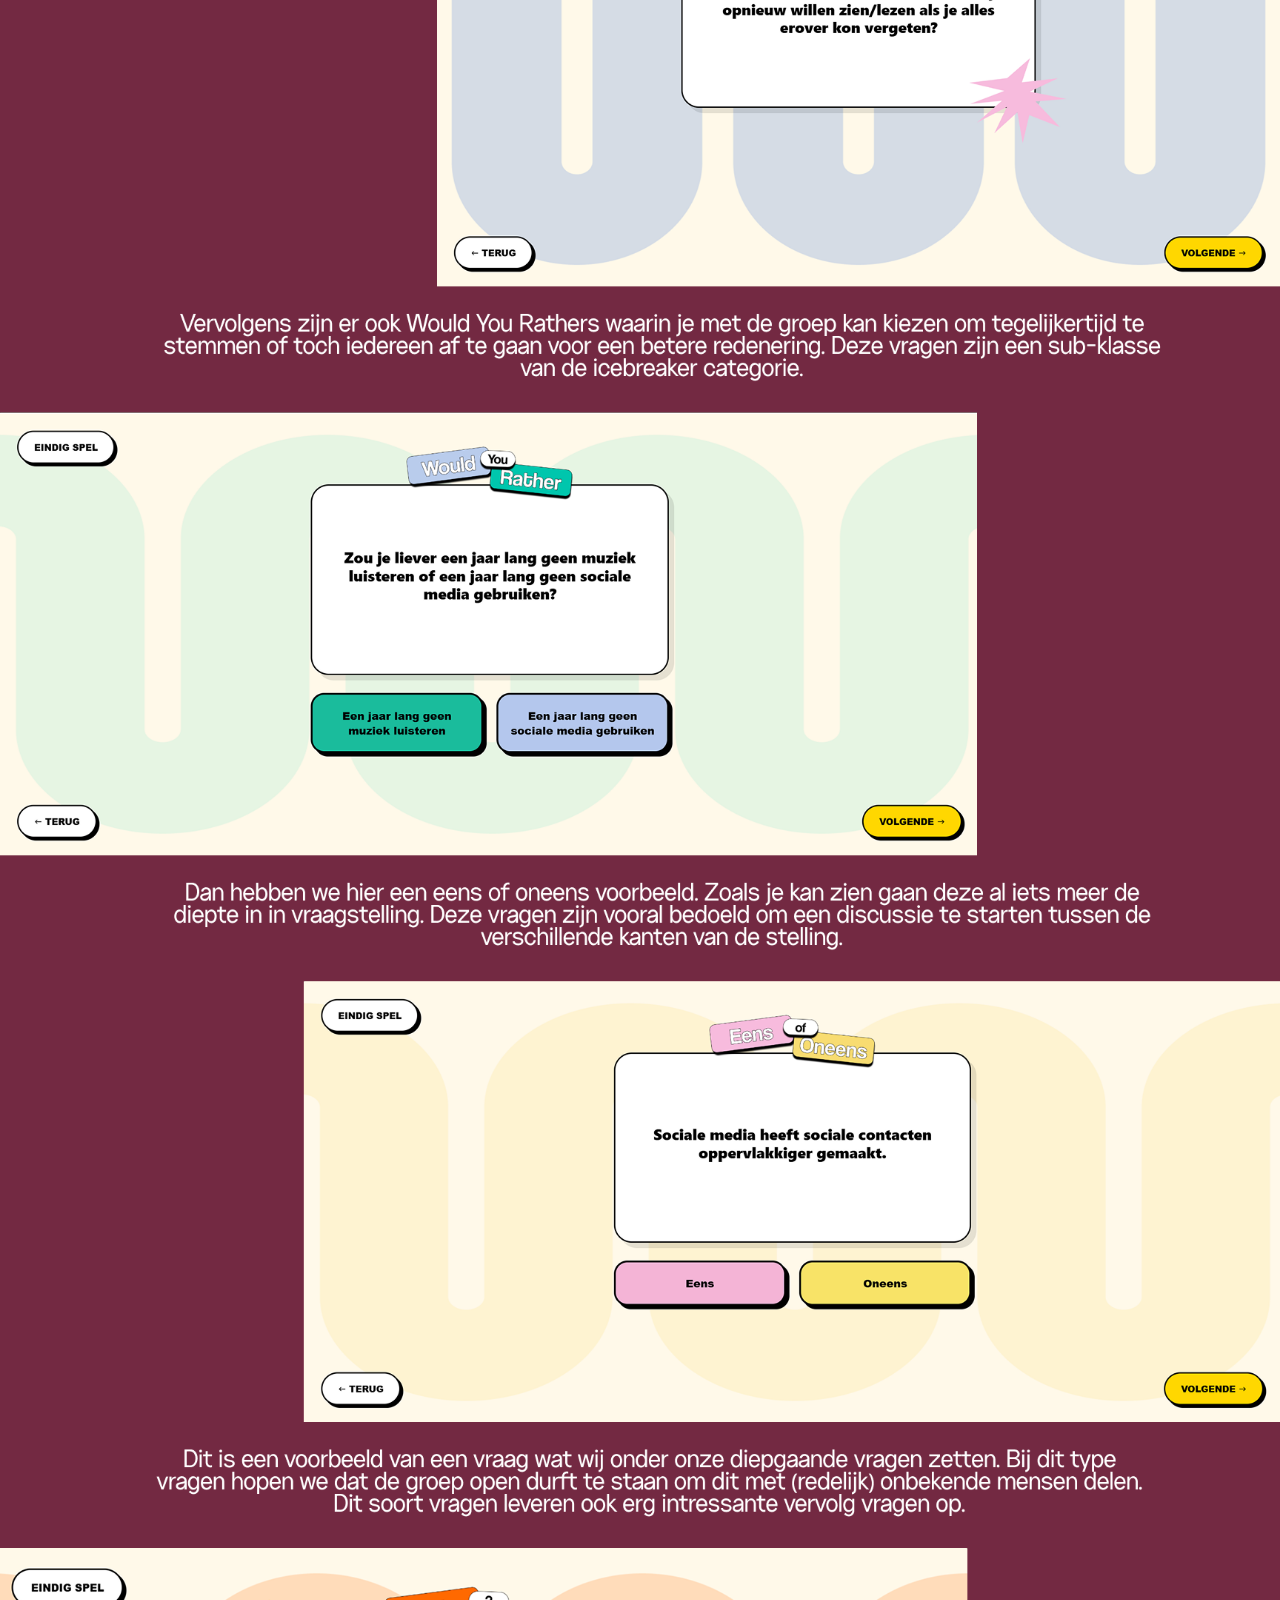
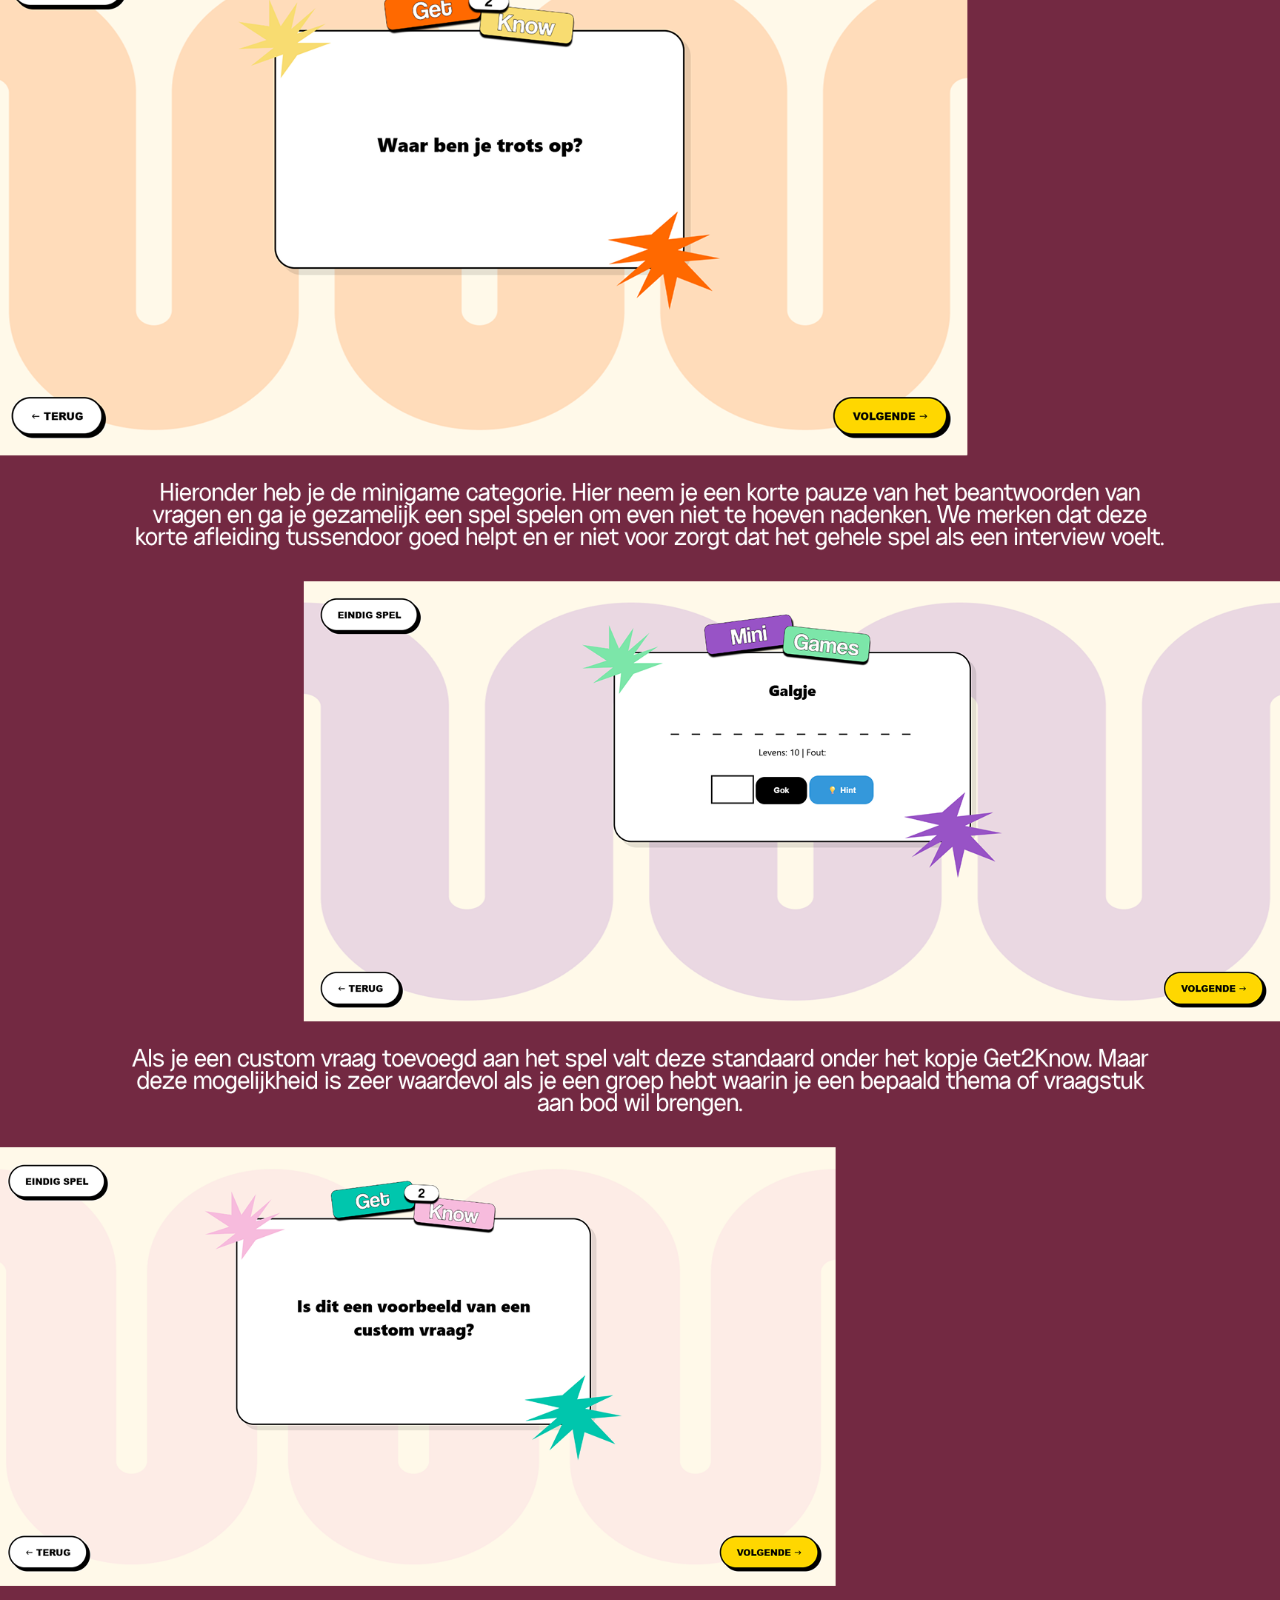
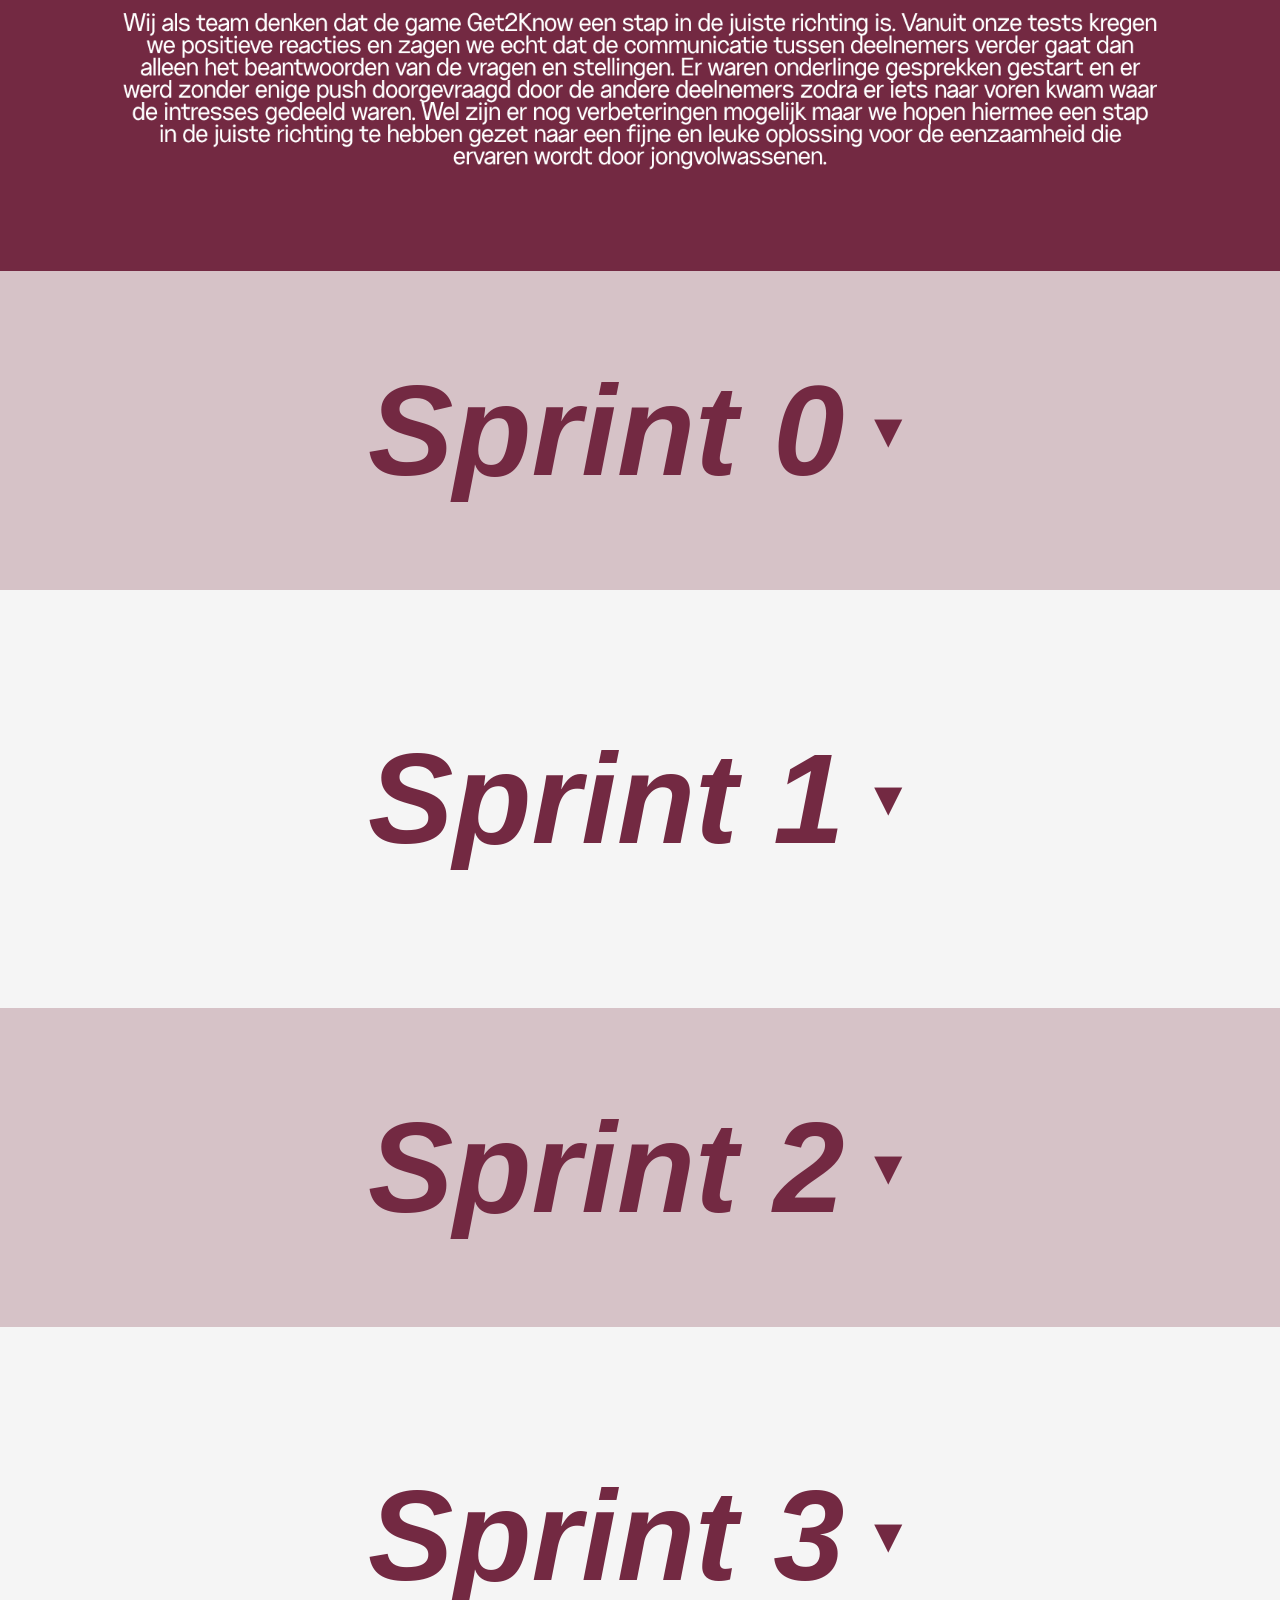
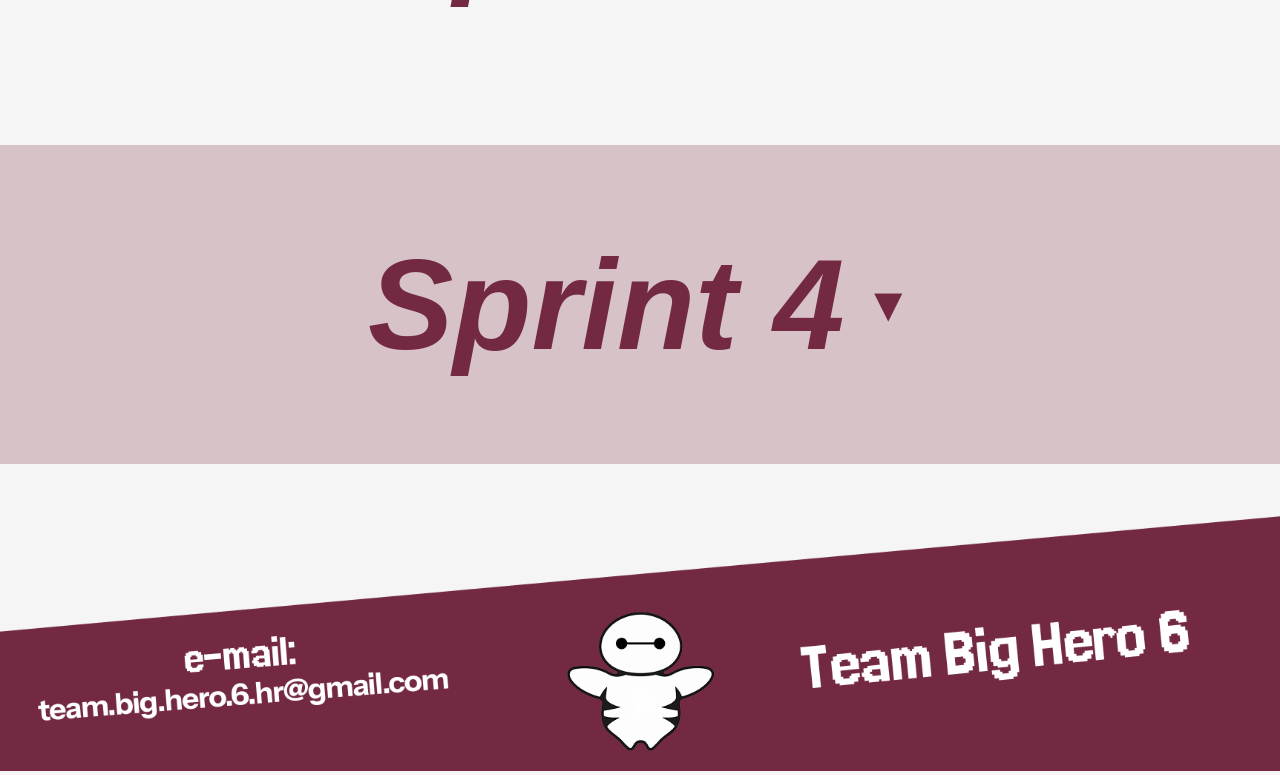
==== commit 977967ff: "added all sprints to onepager" ====
--- a/onepager/eindsprint/index.html
+++ b/onepager/eindsprint/index.html
@@ -34,23 +34,30 @@
             <img src="images/mobile/Header.png" class="mobile-only" alt="">
         </div>
     </header>
+
     <main style="display: flex; flex-direction: column; width: 100%; overflow-x: hidden; align-items: center;">
-        <div class="team-section-container">
-    <div id="wie-zijn-wij" class="collapsible-header" onclick="toggleTeamSection()">
-        <h1 class="title-kernwaarden">Wie zijn wij?</h1>
-        <span id="team-arrow" class="arrow-icon">▼</span>
-    </div>
-
-    <div id="team-content" class="collapsible-content">
-        <div style="display: flex; justify-content: center; width: 100%;">
-            <img src="images/desktop/Wie zijn wij.png" class="desktop-only" alt="Wie zijn wij?..." style="width: 80vw; height: auto;">
-            <img src="images/mobile/Wie zijn wij.png" class="mobile-only" alt="Wie zijn wij?..." style="width: 80vw; height: auto;">
-        </div>
-
-        <div class="kernwaarden-section">
+        
+        <div id="wie-zijn-wij" style="display: flex; justify-content: center; width: 100%;">
+
+            <img src="images/desktop/Wie zijn wij.png" class="desktop-only"
+                alt="Wie zijn wij?... Big Hero 6 staat voor samenwerking, innovatie en impact. Net als in de film combineren wij verschillende talenten om samen tot één krachtig en doordacht eindresultaat te komen. Daarnaast fungeert Baymax in de film als een mentale steun voor Hiro: een companion die hem helpt wanneer hij het moeilijk heeft. Dit sluit aan bij ons uiteindelijke doel: jongeren ondersteunen zodat zij zich beter in hun vel voelen, onder andere door het bevorderen van sociaal contact"
+                style="width: 80vw; height: auto;">
+
+            <img src="images/mobile/Wie zijn wij.png" class="mobile-only"
+                alt="Wie zijn wij?... Big Hero 6 staat voor samenwerking, innovatie en impact. Net als in de film combineren wij verschillende talenten om samen tot één krachtig en doordacht eindresultaat te komen. Daarnaast fungeert Baymax in de film als een mentale steun voor Hiro: een companion die hem helpt wanneer hij het moeilijk heeft. Dit sluit aan bij ons uiteindelijke doel: jongeren ondersteunen zodat zij zich beter in hun vel voelen, onder andere door het bevorderen van sociaal contact"
+                style="width: 80vw; height: auto;">
+
+        </div>
+
+        <img src="images/desktop/Ons team frame.png" class="desktop-only" alt=""
+            style="width: 100vw; height: auto; overflow-x: hidden;">
+        <img src="images/mobile/Ons team frame.png" class="mobile-only" alt=""
+            style="width: 100vw; height: auto; overflow-x: hidden;">
+        <div>
             <h1 class="title-kernwaarden">Onze kernwaarden</h1>
             <div class="carousel-container">
                 <div class="arrow prev" onclick="moveSlide(-1)"></div>
+
                 <div class="carousel-track" id="track">
                     <img src="images/kernwaarden/1vrijheid.png" alt="Vrijheid">
                     <img src="images/kernwaarden/2betrouwbaarheid.png" alt="Betrouwbaarheid">
@@ -58,69 +65,157 @@
                     <img src="images/kernwaarden/4gemak.png" alt="Gemak">
                     <img src="images/kernwaarden/5eerlijkheid.png" alt="Eerlijkheid">
                 </div>
+
                 <div class="arrow next" onclick="moveSlide(1)"></div>
-            </div>
-        </div>
-
-        <img src="images/desktop/Ons team frame.png" class="desktop-only" alt="" style="width: 100vw; height: auto;">
-        <img src="images/mobile/Ons team frame.png" class="mobile-only" alt="" style="width: 100vw; height: auto;">
-    </div>
-</div>
-        <img src="images/desktop/Situaties.png" id="situaties" alt=""
-            style="width: 100vw; height: auto; overflow-x: hidden;">
+
+            </div>
+        </div>
+
+        <img src="images/desktop/Situaties.png" id="situaties" alt="" style="width: 100vw; height: auto; overflow-x: hidden;">
         <img src="images/desktop/Ontwerpvragen.png" id="ontwerpvragen" alt="" style="width: 50vw; height: auto;">
-        <!-- <img src="images/desktop/Prototype.png" id="probe" alt=""
-            style="width: 100vw; height: auto; overflow-x: hidden;">
-        <img src="images/desktop/TestResultaten.png" alt=""
-            style="width: 100vw; height: auto; overflow-x: hidden; margin-bottom: 75px;">
-
-        <img src="images/desktop/Next steps feedback.png" alt=""
-            style="width: 100vw; height: auto; overflow-x: hidden;">
-        <img src="images/desktop/Next steps opnieuw testen.png" alt=""
-            style="width: 100vw; height: auto; overflow-x: hidden;">
-        <img src="images/desktop/Next steps expo voorbereiden.png" alt=""
-            style="width: 100vw; height: auto; overflow-x: hidden;"> -->
-
-
-
-        <div id="sprint0-header" class="collapsible-header" onclick="toggleSprint0Section()">
-            <h1 class="title-kernwaarden">Sprint 0</h1>
-            <span id="collapsable-arrow-sprint0" class="arrow-icon">▼</span>
-        </div>
-        <div id="sprint0-container" class="sprint-container" style="display: flex; flex-direction: column; align-items: center; gap: 20px; padding: 20px;">
-            <img src="images/desktop/sprint 0/Situaties.png" id="situaties" alt=""
+        <img src="images/desktop/sprint 5/Eindproduct.png" id="probe" alt="" style="width: 100vw; height: auto; overflow-x: hidden;">
+
+        <div class="colored-section-container">
+            <div id="sprint0-header" class="collapsible-header" onclick="toggleSection('sprint0-container', 'collapsable-arrow-sprint0')">
+                <h1 class="title-kernwaarden">Sprint 0</h1>
+                <span id="collapsable-arrow-sprint0" class="arrow-icon">▼</span>
+            </div>
+            <div id="sprint0-container" class="collapsible-content sprint-container" style="display: flex; flex-direction: column; align-items: center; gap: 20px;">
+                <img src="images/desktop/sprint 0/Situaties.png" id="situaties" alt="" style="width: 100vw; height: auto; overflow-x: hidden;">
+                <img src="images/desktop/sprint 0/Ontwerpvragen.png" alt="" style="width: 50vw; height: auto;">
+                <img src="images/desktop/sprint 0/Ons proces.png" id="ons-proces" alt="" style="width: 100vw; height: auto; overflow-x: hidden;">
+                <img src="images/desktop/sprint 0/Next steps doel.png" alt="" style="width: 100vw; height: auto; overflow-x: hidden;">
+                <img src="images/desktop/sprint 0/Next steps onderzoek.png" alt="" style="width: 100vw; height: auto; overflow-x: hidden;">
+                <img src="images/desktop/sprint 0/Next steps ontwikkelen.png" alt="" style="width: 100vw; height: auto; overflow-x: hidden;">
+                <img src="images/desktop/sprint 0/Next steps testen.png" alt="" style="width: 100vw; height: auto; overflow-x: hidden;">
+                <img src="images/desktop/sprint 0/Resultaat.png" alt="" style="width: 50vw; height: auto;">
+            </div>
+        </div>
+
+        <div class="uncolored-section-container">
+            <div id="sprint1-header" class="collapsible-header" onclick="toggleSection('sprint1-container', 'collapsable-arrow-sprint1')">
+                <h1 class="title-kernwaarden">Sprint 1</h1>
+                <span id="collapsable-arrow-sprint1" class="arrow-icon">▼</span>
+            </div>
+            <div id="sprint1-container" class="collapsible-content sprint-container" style="display: flex; flex-direction: column; align-items: center; gap: 20px;">
+                <img src="images/desktop/sprint 1/Ontwerpvragen.png" alt="" style="width: 50vw; height: auto;">
+                <img src="images/desktop/sprint 1/Insights algemeen.png" id="insights" alt="" style="width: 100vw; height: auto; overflow-x: hidden; margin-bottom: 75px;">
+                <img src="images/desktop/sprint 1/Key insights.png" alt="" style="width: 100vw; height: auto; overflow-x: hidden;">
+                <img src="images/desktop/sprint 1/Next steps doel.png" alt="" style="width: 100vw; height: auto; overflow-x: hidden;">
+                <img src="images/desktop/sprint 1/Next steps onderzoek.png" alt="" style="width: 100vw; height: auto; overflow-x: hidden;">
+                <img src="images/desktop/sprint 1/Next steps ontwikkelen.png" alt="" style="width: 100vw; height: auto; overflow-x: hidden;">
+                <img src="images/desktop/sprint 1/Next steps testen.png" alt="" style="width: 100vw; height: auto; overflow-x: hidden;">
+                <img src="images/desktop/sprint 1/Resultaat.png" alt="" style="width: 50vw; height: auto;">
+            </div>
+        </div>
+
+        <div class="colored-section-container">
+            <div id="sprint2-header" class="collapsible-header" onclick="toggleSection('sprint2-container', 'collapsable-arrow-sprint2')">
+                <h1 class="title-kernwaarden">Sprint 2</h1>
+                <span id="collapsable-arrow-sprint2" class="arrow-icon">▼</span>
+            </div>
+            <div id="sprint2-container" class="collapsible-content sprint-container" style="display: flex; flex-direction: column; align-items: center; gap: 20px;">
+            <img src="images/desktop/sprint 2/Situaties.png" id="situaties" alt=""
                 style="width: 100vw; height: auto; overflow-x: hidden;">
-            <img src="images/desktop/sprint 0/Ontwerpvragen.png" alt="" style="width: 50vw; height: auto;">
-            <img src="images/desktop/sprint 0/Ons proces.png" id="ons-proces" alt=""
+            <div class="persona-section">
+                <h1 class="title-kernwaarden">Onze individuele persona's</h1>
+                <div class="arrow prev" onclick="movePersona(-1)"></div>
+                <div class="arrow next" onclick="movePersona(1)"></div>
+                <div class="carousel-container persona-container">
+
+                    <div class="carousel-track" id="personaTrack">
+                        <div class="persona-group">
+                            <img src="images/desktop/sprint 2/personas/ISRA persona 1.png" alt="Persona 1" class="persona-img">
+                            <img src="images/desktop/sprint 2/personas/YIM persona 1.png" alt="Persona 2" class="persona-img">
+                        </div>
+                        <div class="persona-group">
+                            <img src="images/desktop/sprint 2/personas/KOEN persona 1.png" alt="Persona 3" class="persona-img">
+                            <img src="images/desktop/sprint 2/personas/DAVID persona 1.png" alt="Persona 4" class="persona-img">
+                        </div>
+                        <div class="persona-group">
+                            <img src="images/desktop/sprint 2/personas/KIANGA persona 1.png" alt="Persona 5" class="persona-img">
+                            <img src="images/desktop/sprint 2/personas/JEAN PAUL persona 1.png" alt="Persona 6" class="persona-img">
+                        </div>
+                    </div>
+                </div>
+            </div>
+
+            <img src="images/desktop/sprint 2/Onze definitieve persona.png" id="definitieve-persona" alt=""
+                style="width: 80vw; height: auto; overflow-x: hidden; margin-bottom: 75px;">        
+            <img src="images/desktop/sprint 2/Key insights.png" id="insights" alt=""
+                style="width: 100vw; height: auto; overflow-x: hidden; margin-bottom: 75px;">
+            <img src="images/desktop/sprint 2/Concepten.png" id="concepten" alt=""
+                style="width: 100vw; height: auto; overflow-x: hidden; margin-bottom: 75px;">
+            <img src="images/desktop/sprint 2/Probe.png" id="probe" alt=""
+                style="width: 100vw; height: auto; overflow-x: hidden; margin-bottom: 75px;">
+            <img src="images/desktop/sprint 2/Next steps doel.png" alt="" style="width: 100vw; height: auto; overflow-x: hidden;">
+            <img src="images/desktop/sprint 2/Next steps onderzoek.png" alt=""
                 style="width: 100vw; height: auto; overflow-x: hidden;">
-            <img src="images/desktop/sprint 0/Next steps doel.png" alt="" style="width: 100vw; height: auto; overflow-x: hidden;">
-            <img src="images/desktop/sprint 0/Next steps onderzoek.png" alt=""
+            <img src="images/desktop/sprint 2/Next steps ontwikkelen+testen.png" alt=""
                 style="width: 100vw; height: auto; overflow-x: hidden;">
-            <img src="images/desktop/sprint 0/Next steps ontwikkelen.png" alt=""
-                style="width: 100vw; height: auto; overflow-x: hidden;">
-            <img src="images/desktop/sprint 0/Next steps testen.png" alt="" style="width: 100vw; height: auto; overflow-x: hidden;">
-            <img src="images/desktop/sprint 0/Resultaat.png" alt="" style="width: 50vw; height: auto;">
-        </div>
-
-        <div id="sprint1-header" class="collapsible-header" onclick="toggleSprint1Section()">
-            <h1 class="title-kernwaarden">Sprint 1</h1>
-            <span id="collapsable-arrow-sprint1" class="arrow-icon">▼</span>
-        </div>
-        <div id="sprint1-container" class="sprint-container" style="display: flex; flex-direction: column; align-items: center; gap: 20px; padding: 20px;">
-            <img src="images/desktop/sprint 1/Ontwerpvragen.png" alt="" style="width: 50vw; height: auto;">
-            <img src="images/desktop/sprint 1/Insights algemeen.png" id="insights" alt=""
-                style="width: 100vw; height: auto; overflow-x: hidden; margin-bottom: 75px;">
-            <img src="images/desktop/sprint 1/Key insights.png" alt=""
-                style="width: 100vw; height: auto; overflow-x: hidden;">
-            <img src="images/desktop/sprint 1/Next steps doel.png" alt="" style="width: 100vw; height: auto; overflow-x: hidden;">
-            <img src="images/desktop/sprint 1/Next steps onderzoek.png" alt=""
-                style="width: 100vw; height: auto; overflow-x: hidden;">
-            <img src="images/desktop/sprint 1/Next steps ontwikkelen.png" alt=""
-                style="width: 100vw; height: auto; overflow-x: hidden;">
-            <img src="images/desktop/sprint 1/Next steps testen.png" alt="" style="width: 100vw; height: auto; overflow-x: hidden;">
-            <img src="images/desktop/sprint 1/Resultaat.png" alt="" style="width: 50vw; height: auto;">
-        </div>
+            </div>
+        </div>
+
+        <div class="uncolored-section-container">
+            <div id="sprint3-header" class="collapsible-header" onclick="toggleSection('sprint3-container', 'collapsable-arrow-sprint3')">
+                <h1 class="title-kernwaarden">Sprint 3</h1>
+                <span id="collapsable-arrow-sprint3" class="arrow-icon">▼</span>
+            </div>
+            <div id="sprint3-container" class="collapsible-content sprint-container" style="display: flex; flex-direction: column; align-items: center; gap: 20px;">
+                <img src="images/desktop/sprint 3/enquete resultaten.png" id="probe" alt=""
+                    style="width: 100vw; height: auto; overflow-x: hidden;">
+
+                    <h1 class="title-kernwaarden">Prototype</h1>
+                    <img src="images/desktop/sprint 3/Prototype stap 1.png" alt=""
+                    style="width: 80vw; height: auto; overflow-x: hidden; margin-bottom: 75px;">
+                    <img src="images/desktop/sprint 3/Prototype stap 2.png" alt=""
+                    style="width: 80vw; height: auto; overflow-x: hidden; margin-bottom: 75px;">
+                    <img src="images/desktop/sprint 3/Prototype stap 3.png" alt=""
+                    style="width: 80vw; height: auto; overflow-x: hidden; margin-bottom: 75px;">
+                    <img src="images/desktop/sprint 3/Prototype stap 4.png" alt=""
+                    style="width: 80vw; height: auto; overflow-x: hidden; margin-bottom: 75px;">
+                <img src="images/desktop/sprint 3/Enquete.png" alt=""
+                    style="width: 100vw; height: auto; overflow-x: hidden; margin-bottom: 75px;">
+                <img src="images/desktop/sprint 3/enquete resultaten.png" alt=""
+                    style="width: 90vw; height: auto; overflow-x: hidden; margin-bottom: 100px;">
+                
+                <img src="images/desktop/sprint 3/Next steps onderzoek.png" alt=""
+                    style="width: 100vw; height: auto; overflow-x: hidden;">
+                <img src="images/desktop/sprint 3/Next steps ontwikkelen.png" alt=""
+                    style="width: 100vw; height: auto; overflow-x: hidden;">
+                <img src="images/desktop/sprint 3/Next steps testen.png" alt=""
+                    style="width: 100vw; height: auto; overflow-x: hidden;">
+            </div>
+        </div>
+
+        <div class="colored-section-container">
+            <div id="sprint4-header" class="collapsible-header" onclick="toggleSection('sprint4-container', 'collapsable-arrow-sprint4')">
+                <h1 class="title-kernwaarden">Sprint 4</h1>
+                <span id="collapsable-arrow-sprint4" class="arrow-icon">▼</span>
+            </div>
+            <div id="sprint4-container" class="collapsible-content sprint-container" style="display: flex; flex-direction: column; align-items: center; gap: 20px;">
+                <img src="images/desktop/sprint 4/Situaties.png" id="situaties" alt=""
+                    style="width: 100vw; height: auto; overflow-x: hidden;">
+                <img src="images/desktop/sprint 4/Ontwerpvragen.png" id="ontwerpvragen" alt="" style="width: 50vw; height: auto;">
+                <img src="images/desktop/sprint 4/Prototype.png" id="probe" alt=""
+                    style="width: 100vw; height: auto; overflow-x: hidden;">
+                <img src="images/desktop/sprint 4/TestResultaten.png" alt=""
+                    style="width: 100vw; height: auto; overflow-x: hidden; margin-bottom: 75px;">
+
+                <img src="images/desktop/sprint 4/Next steps feedback.png" alt=""
+                    style="width: 100vw; height: auto; overflow-x: hidden;">
+                <img src="images/desktop/sprint 4/Next steps opnieuw testen.png" alt=""
+                    style="width: 100vw; height: auto; overflow-x: hidden;">
+                <img src="images/desktop/sprint 4/Next steps expo voorbereiden.png" alt=""
+                    style="width: 100vw; height: auto; overflow-x: hidden;">
+            </div>
+        </div>
+
+        <!-- <img src="images/desktop/Next steps feedback.png" alt="" style="width: 100vw; height: auto; overflow-x: hidden;">
+        <img src="images/desktop/Next steps opnieuw testen.png" alt="" style="width: 100vw; height: auto; overflow-x: hidden;">
+        <img src="images/desktop/Next steps expo voorbereiden.png" alt="" style="width: 100vw; height: auto; overflow-x: hidden;"> -->
     </main>
+
     <footer>
         <a href="mailto:team.big.hero.6.hr@gmail.com">
             <img src="images/desktop/Footer.png" alt="" style="width: 100vw; height: auto; overflow-x: hidden;">
--- a/onepager/eindsprint/styles.css
+++ b/onepager/eindsprint/styles.css
@@ -62,11 +62,19 @@
     box-sizing: border-box;
 }
 
-.team-section-container {
+.colored-section-container {
     width: 100vw;
     background-color: #D6C2C7;
     margin-bottom: 50px;
-    padding: 40px 0;
+    position: relative;
+    left: 50%;
+    right: 50%;
+    transform: translateX(-50%); 
+    box-sizing: border-box;
+}
+.uncolored-section-container {
+    width: 100vw;
+    margin-bottom: 50px;
     position: relative;
     left: 50%;
     right: 50%;
@@ -95,7 +103,14 @@
     width: 100%;
 }
 
-.team-section-container .title-kernwaarden {
+.collapsible-content img {
+    flex-shrink: 0;
+    object-fit: contain;
+    height: auto !important;
+}
+
+.team-section-container .title-kernwaarden,
+.sprint0-section-container .title-kernwaarden {
     margin: 0;
 }
 
@@ -106,7 +121,7 @@
 }
 
 .content-open {
-    max-height: 5000px;
+    max-height: 20000px;
     opacity: 1;
     margin-top: 20px;
 }
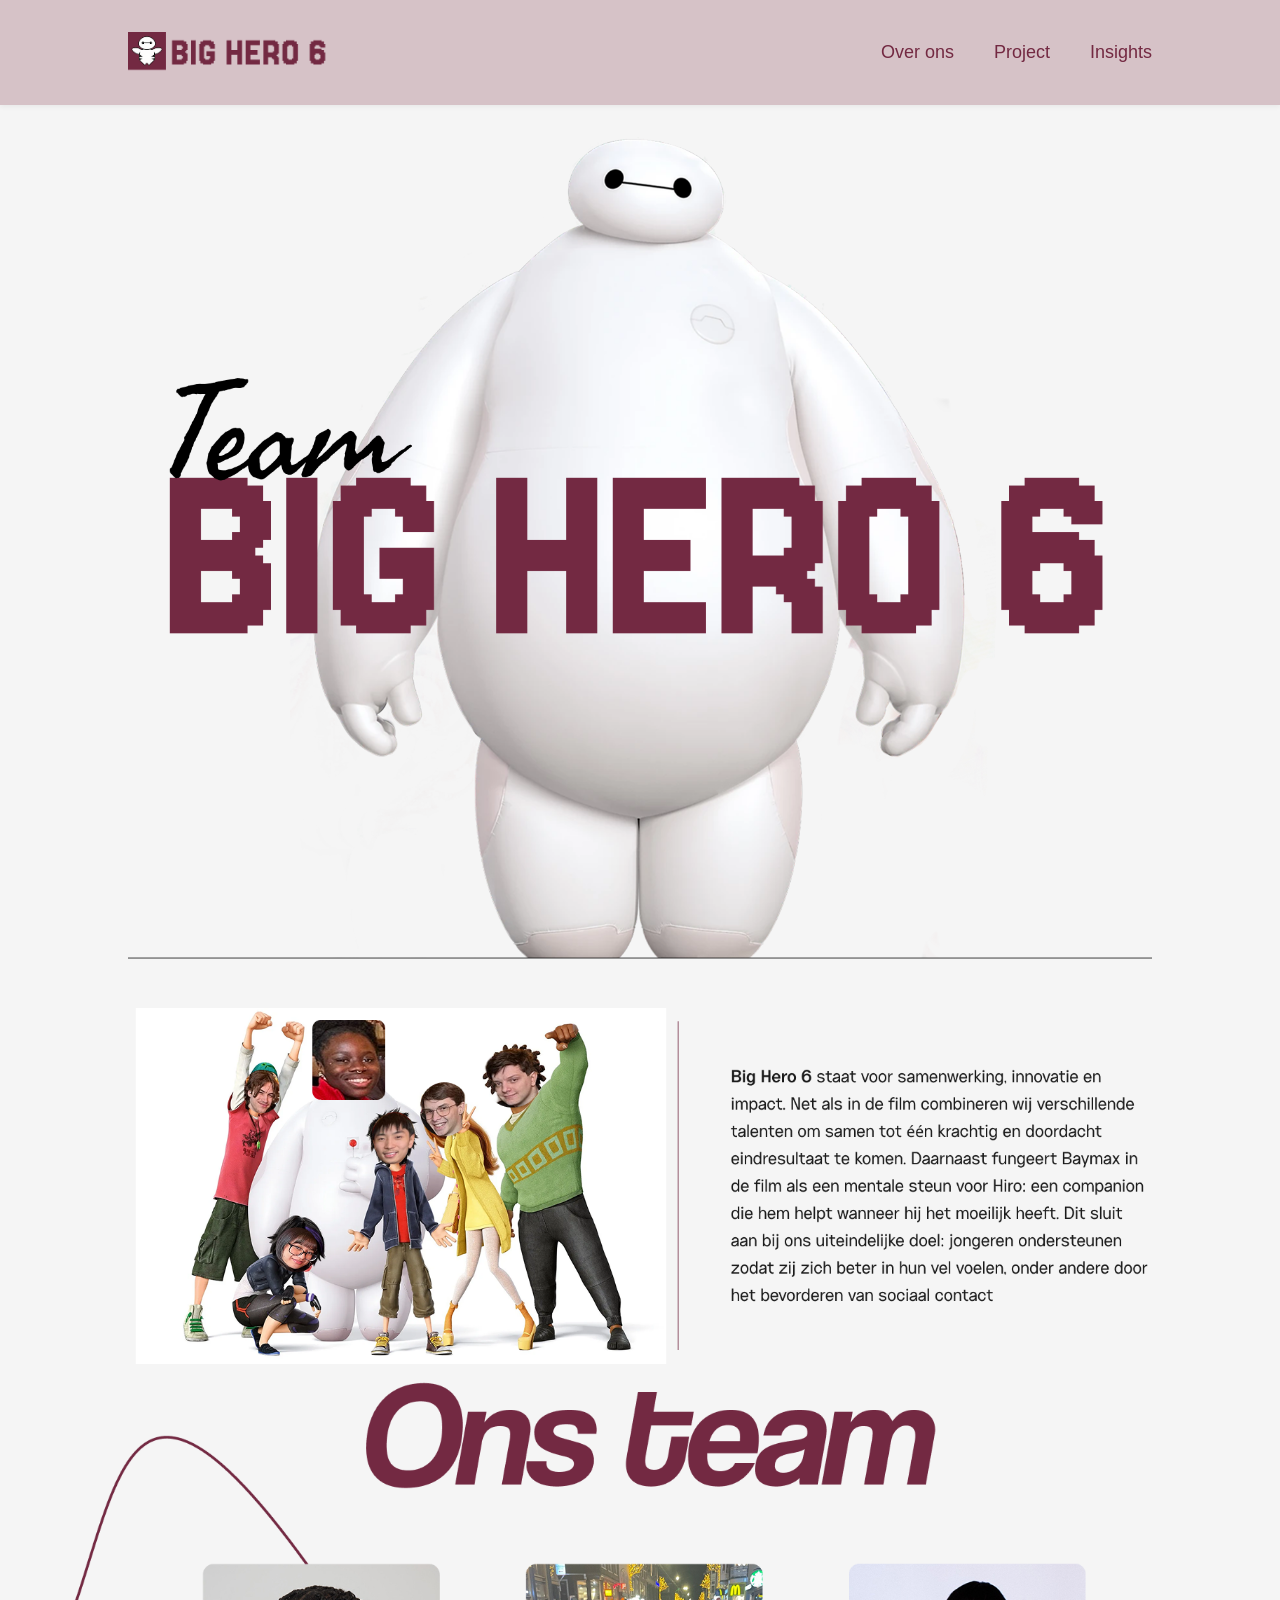
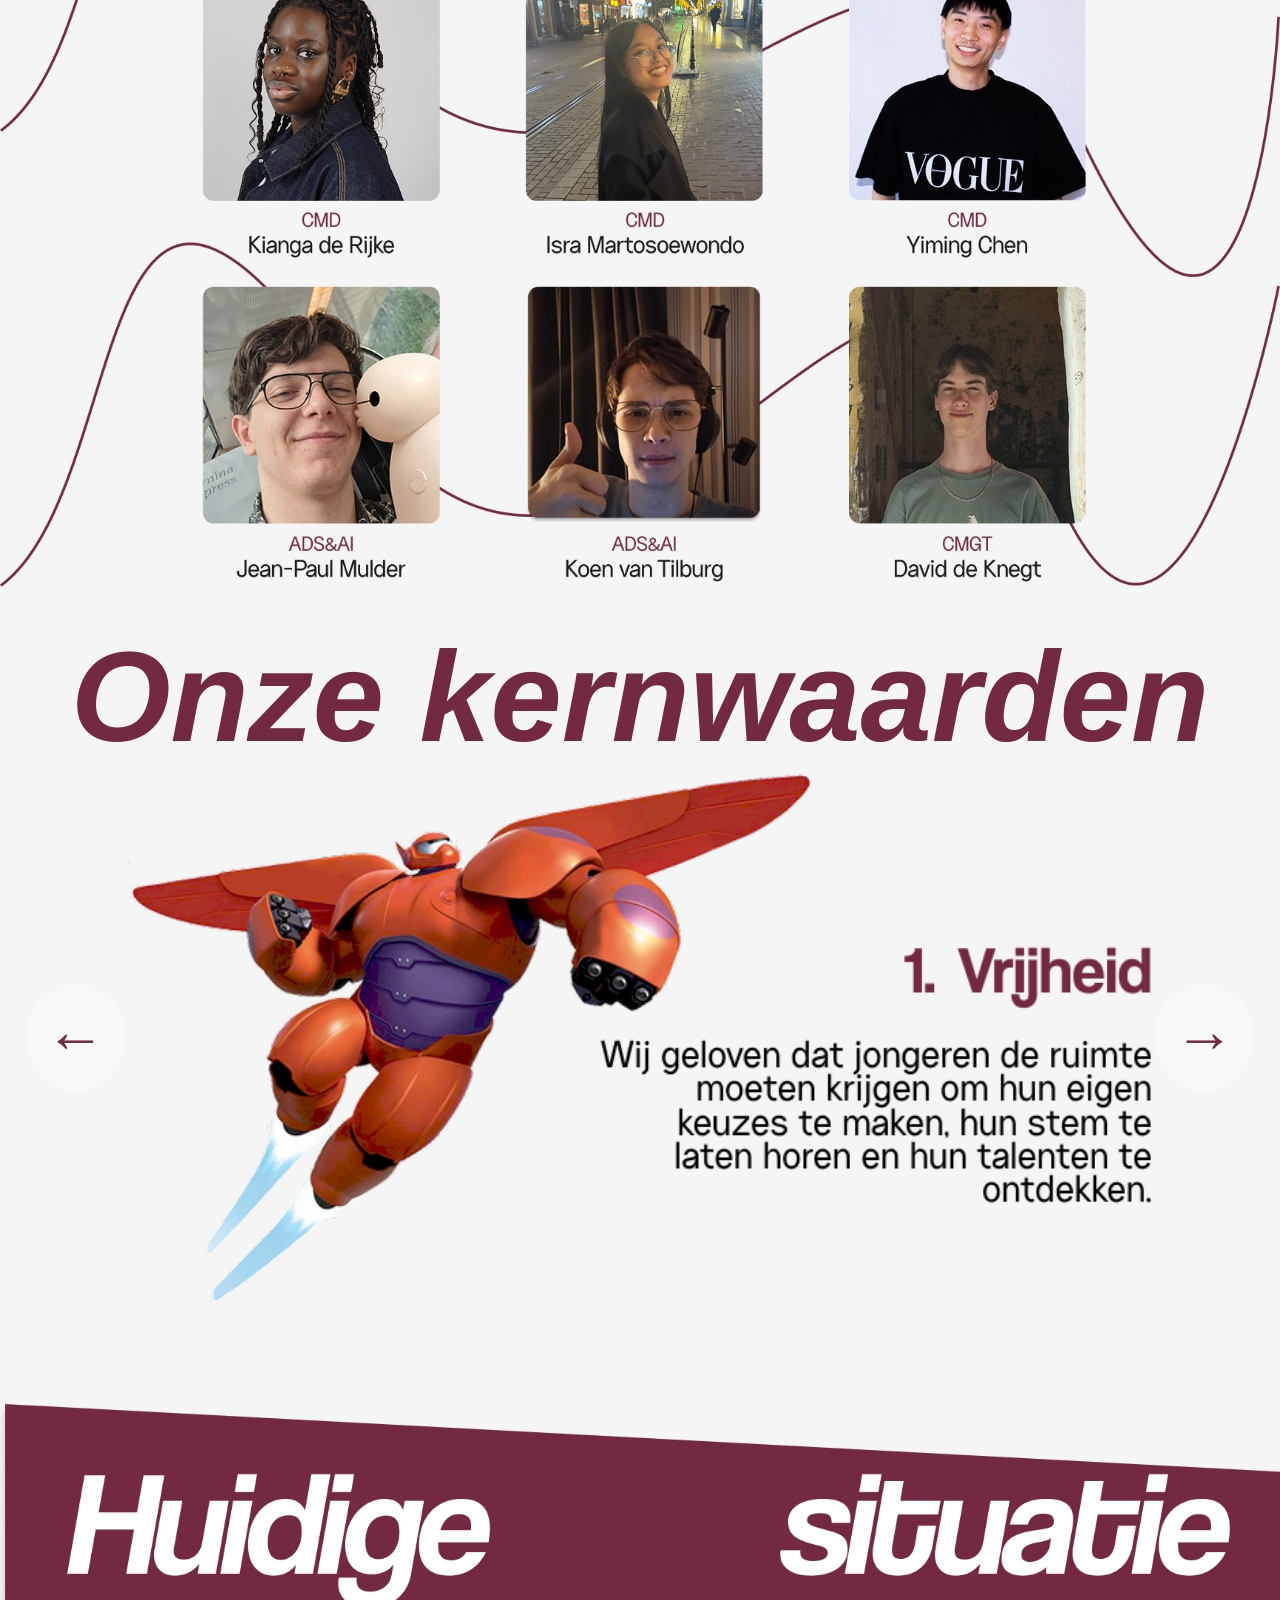
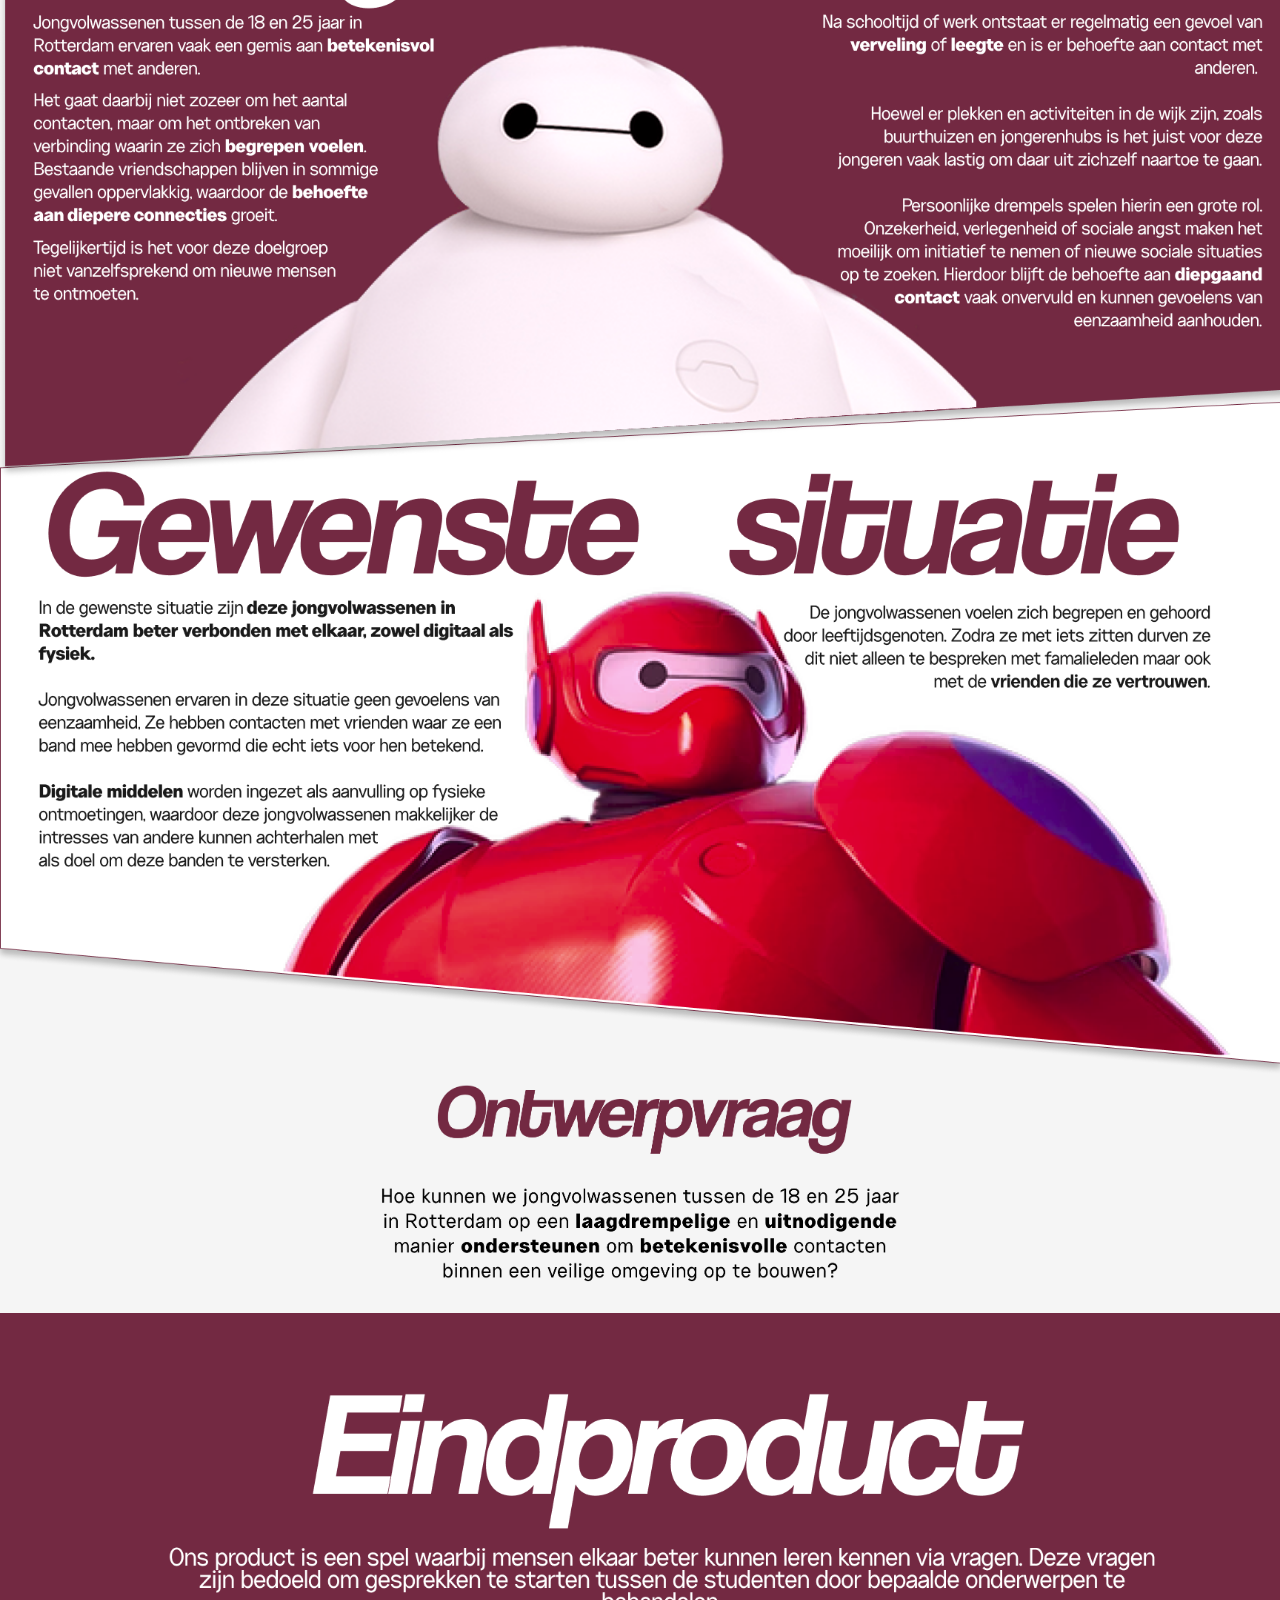
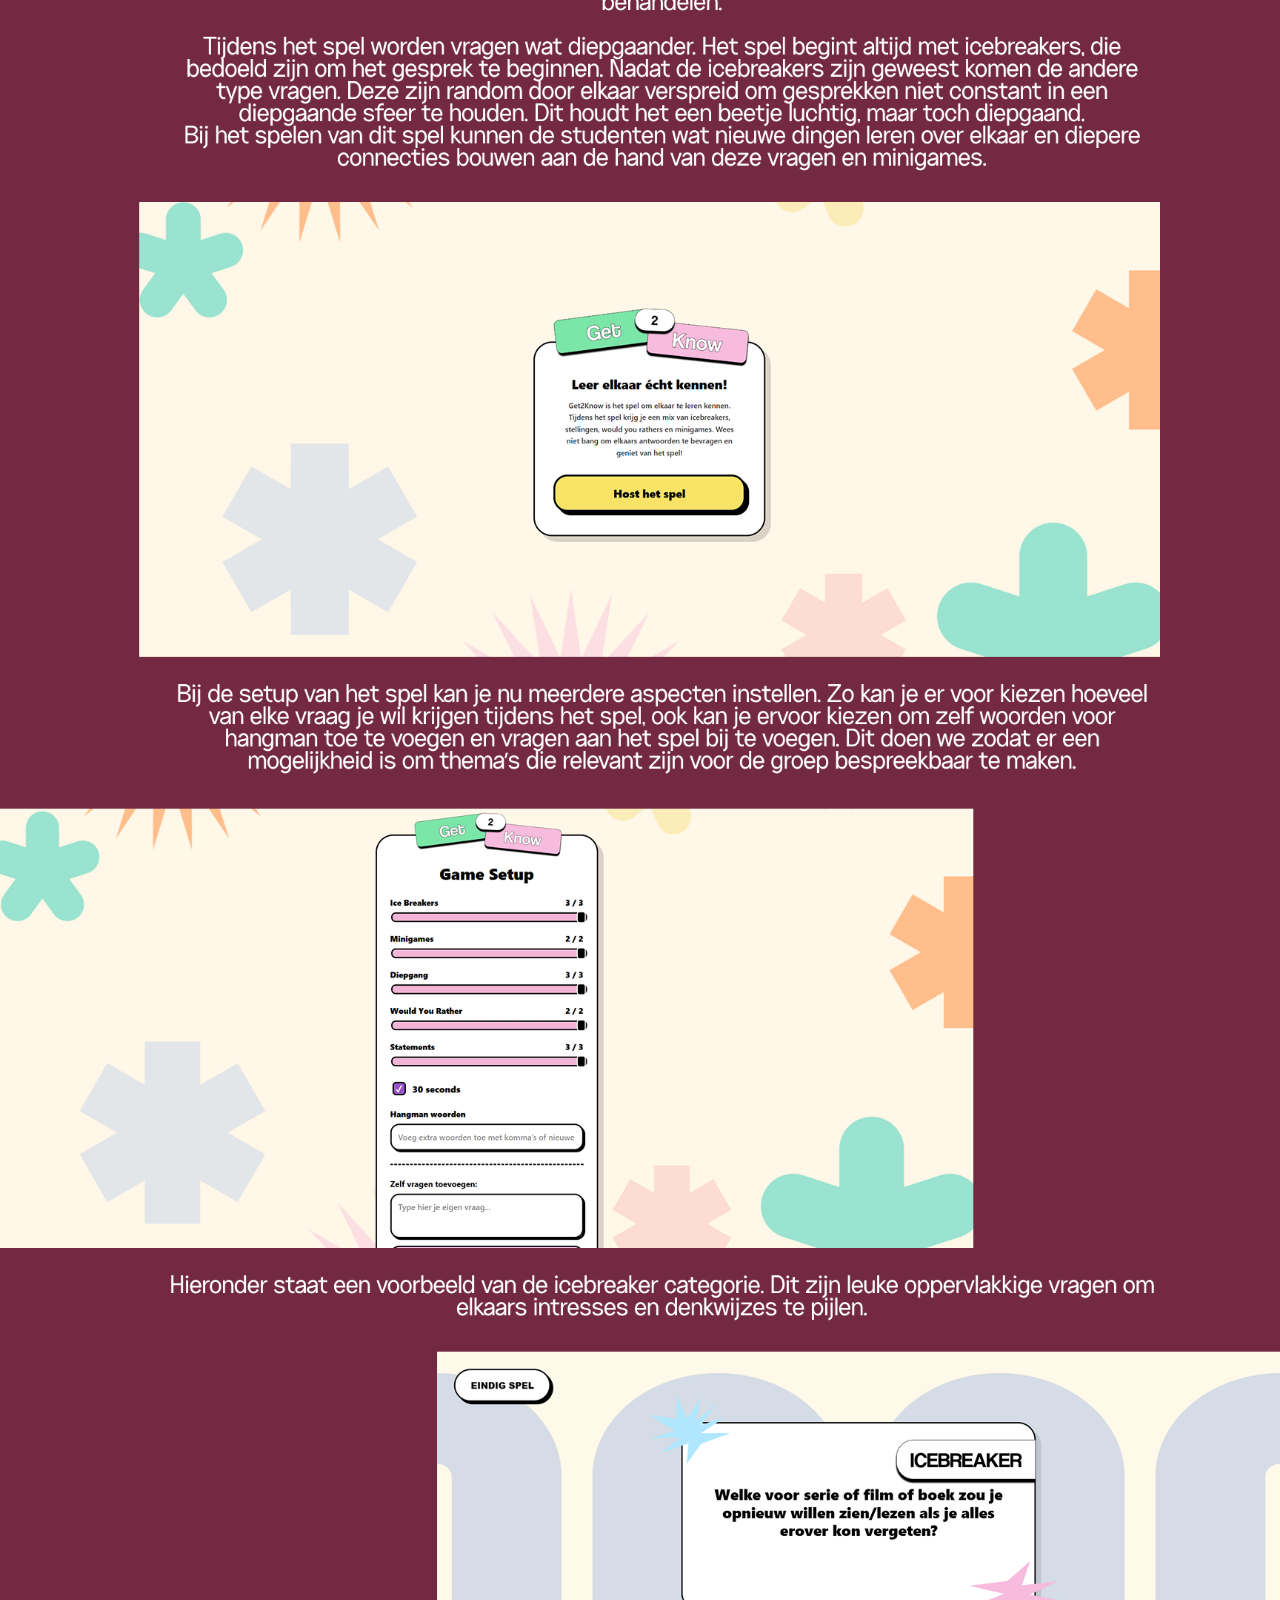
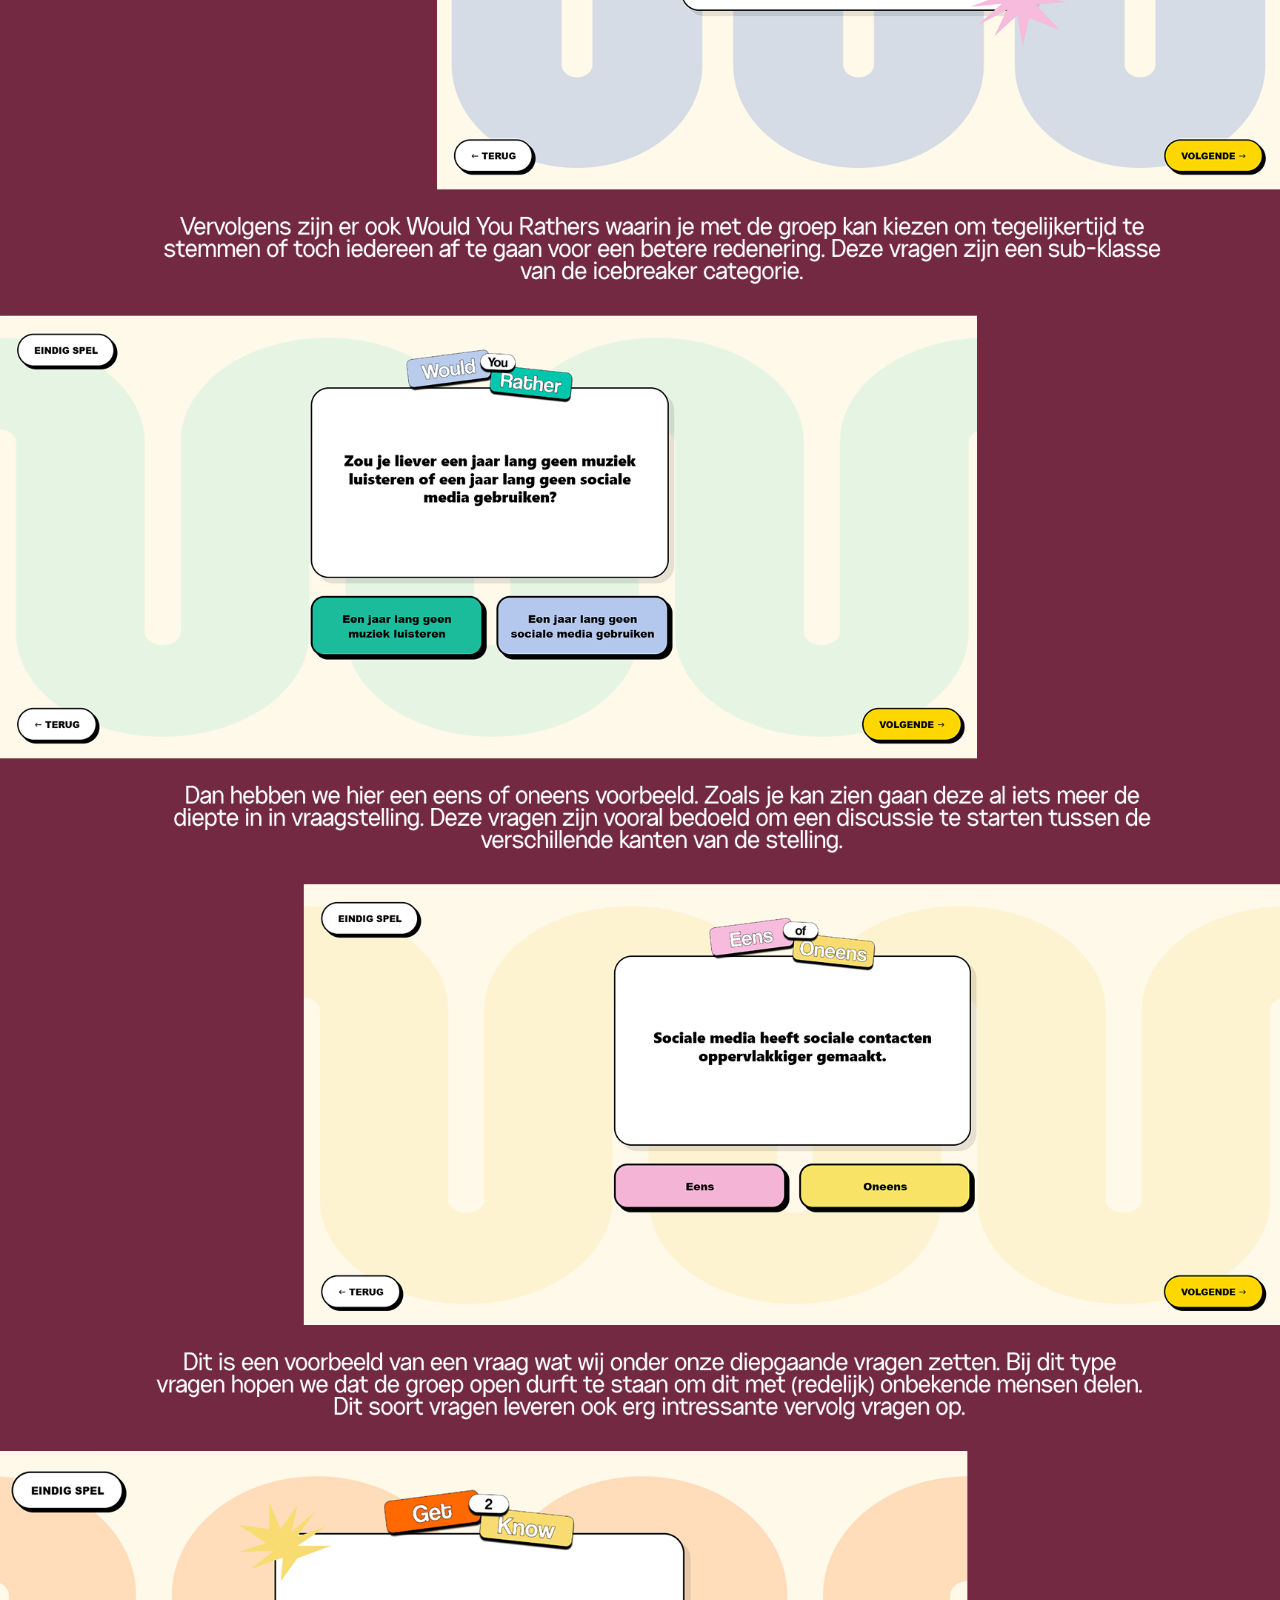
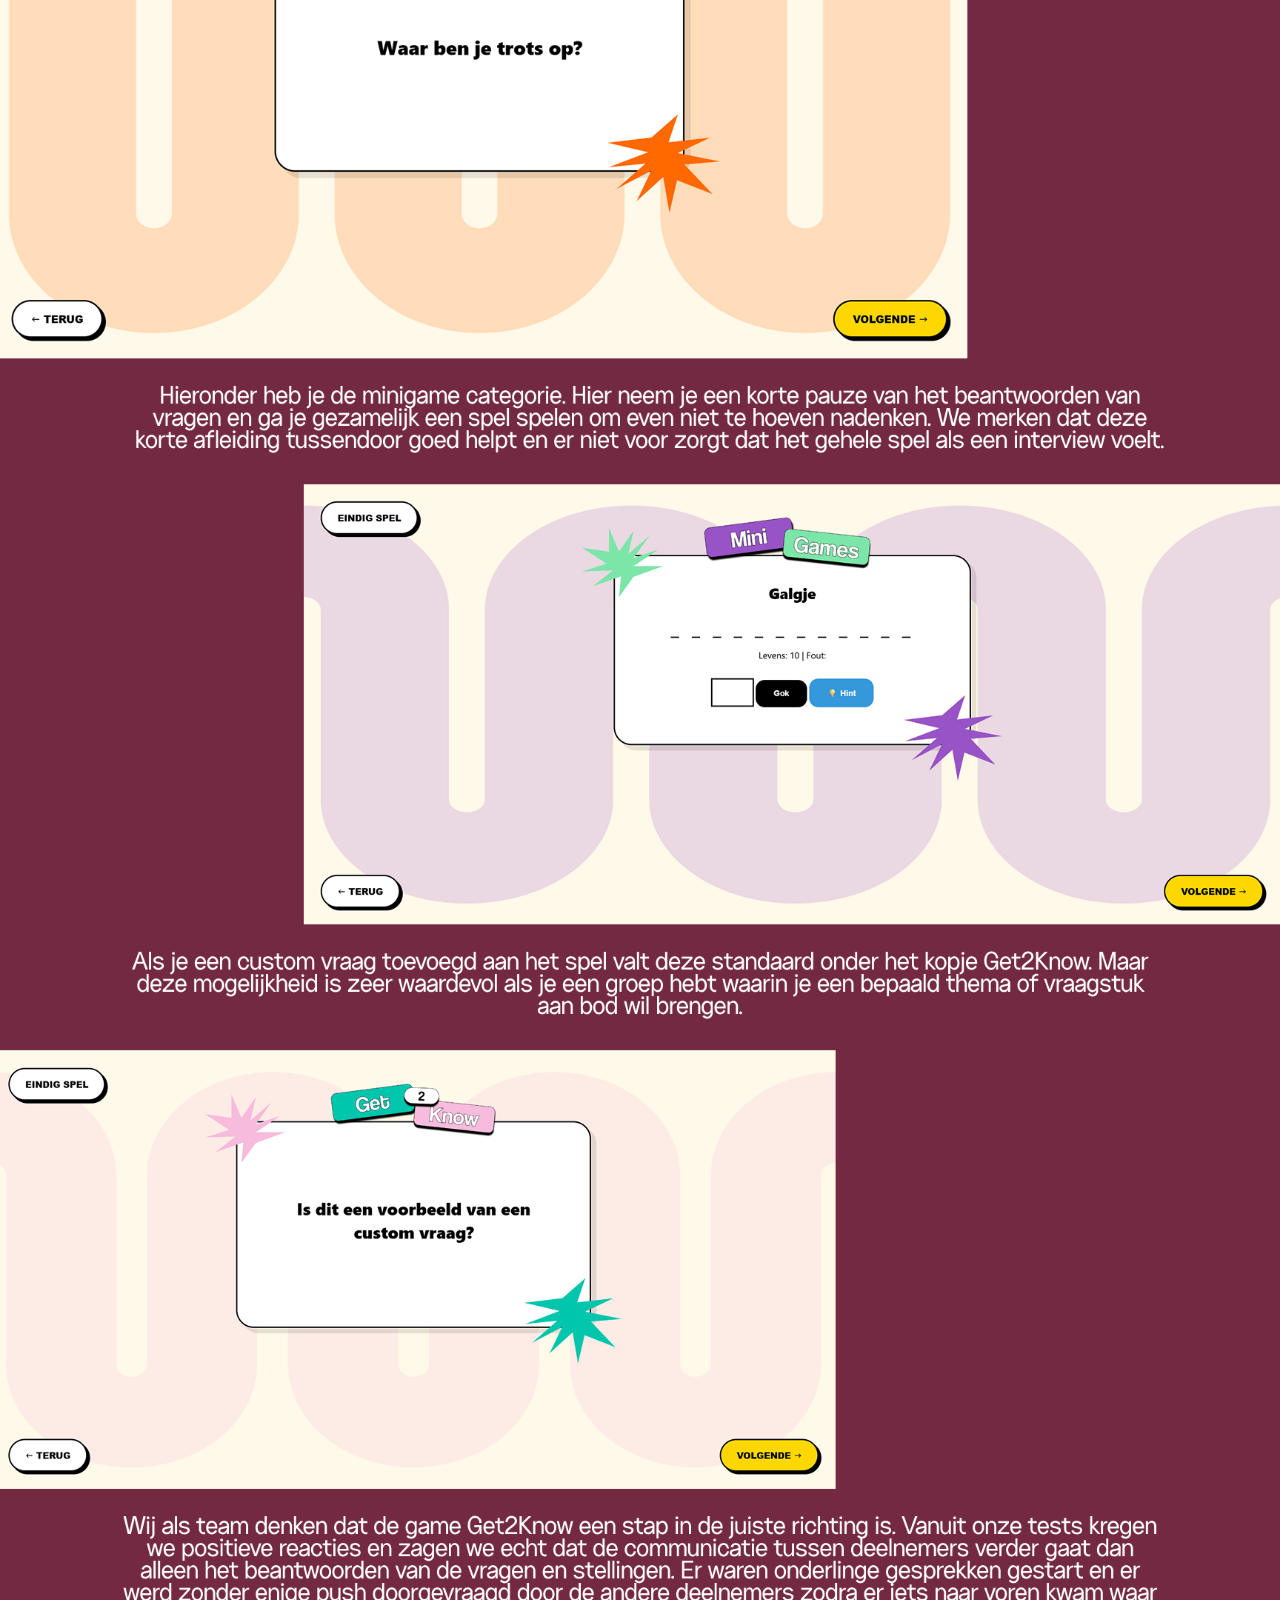
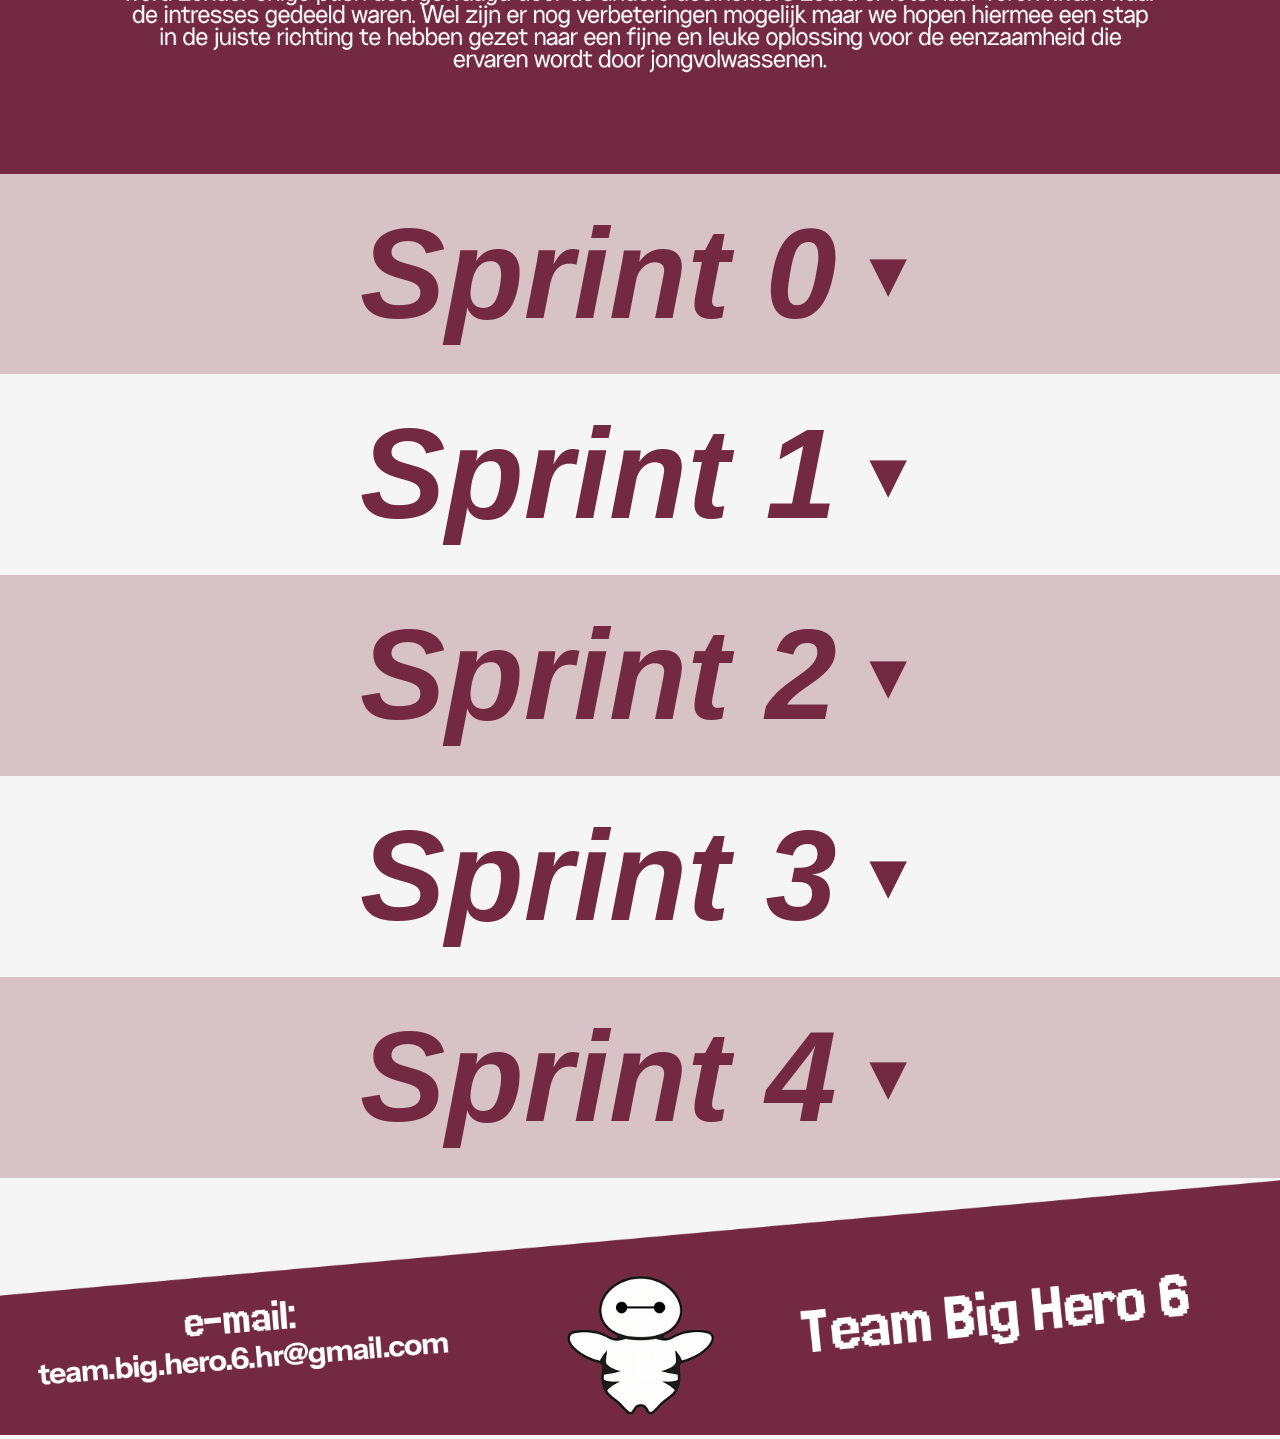
==== commit df6b52a6: "updated styling" ====
--- a/onepager/eindsprint/index.html
+++ b/onepager/eindsprint/index.html
@@ -38,26 +38,17 @@
     <main style="display: flex; flex-direction: column; width: 100%; overflow-x: hidden; align-items: center;">
         
         <div id="wie-zijn-wij" style="display: flex; justify-content: center; width: 100%;">
-
-            <img src="images/desktop/Wie zijn wij.png" class="desktop-only"
-                alt="Wie zijn wij?... Big Hero 6 staat voor samenwerking, innovatie en impact. Net als in de film combineren wij verschillende talenten om samen tot één krachtig en doordacht eindresultaat te komen. Daarnaast fungeert Baymax in de film als een mentale steun voor Hiro: een companion die hem helpt wanneer hij het moeilijk heeft. Dit sluit aan bij ons uiteindelijke doel: jongeren ondersteunen zodat zij zich beter in hun vel voelen, onder andere door het bevorderen van sociaal contact"
-                style="width: 80vw; height: auto;">
-
-            <img src="images/mobile/Wie zijn wij.png" class="mobile-only"
-                alt="Wie zijn wij?... Big Hero 6 staat voor samenwerking, innovatie en impact. Net als in de film combineren wij verschillende talenten om samen tot één krachtig en doordacht eindresultaat te komen. Daarnaast fungeert Baymax in de film als een mentale steun voor Hiro: een companion die hem helpt wanneer hij het moeilijk heeft. Dit sluit aan bij ons uiteindelijke doel: jongeren ondersteunen zodat zij zich beter in hun vel voelen, onder andere door het bevorderen van sociaal contact"
-                style="width: 80vw; height: auto;">
-
+            <img src="images/desktop/Wie zijn wij.png" class="desktop-only" alt="Wie zijn wij?..." style="width: 80vw; height: auto;">
+            <img src="images/mobile/Wie zijn wij.png" class="mobile-only" alt="Wie zijn wij?..." style="width: 80vw; height: auto;">
         </div>
 
-        <img src="images/desktop/Ons team frame.png" class="desktop-only" alt=""
-            style="width: 100vw; height: auto; overflow-x: hidden;">
-        <img src="images/mobile/Ons team frame.png" class="mobile-only" alt=""
-            style="width: 100vw; height: auto; overflow-x: hidden;">
-        <div>
+        <img src="images/desktop/Ons team frame.png" class="desktop-only" alt="" style="width: 100vw; height: auto; overflow-x: hidden;">
+        <img src="images/mobile/Ons team frame.png" class="mobile-only" alt="" style="width: 100vw; height: auto; overflow-x: hidden;">
+        
+        <div style="margin-top: 40px; margin-bottom: 40px;">
             <h1 class="title-kernwaarden">Onze kernwaarden</h1>
             <div class="carousel-container">
                 <div class="arrow prev" onclick="moveSlide(-1)"></div>
-
                 <div class="carousel-track" id="track">
                     <img src="images/kernwaarden/1vrijheid.png" alt="Vrijheid">
                     <img src="images/kernwaarden/2betrouwbaarheid.png" alt="Betrouwbaarheid">
@@ -65,9 +56,7 @@
                     <img src="images/kernwaarden/4gemak.png" alt="Gemak">
                     <img src="images/kernwaarden/5eerlijkheid.png" alt="Eerlijkheid">
                 </div>
-
                 <div class="arrow next" onclick="moveSlide(1)"></div>
-
             </div>
         </div>
 
@@ -80,7 +69,7 @@
                 <h1 class="title-kernwaarden">Sprint 0</h1>
                 <span id="collapsable-arrow-sprint0" class="arrow-icon">▼</span>
             </div>
-            <div id="sprint0-container" class="collapsible-content sprint-container" style="display: flex; flex-direction: column; align-items: center; gap: 20px;">
+            <div id="sprint0-container" class="collapsible-content sprint-container" onclick="toggleSection('sprint0-container', 'collapsable-arrow-sprint0')" style="display: flex; flex-direction: column; align-items: center; gap: 20px; cursor: pointer;">
                 <img src="images/desktop/sprint 0/Situaties.png" id="situaties" alt="" style="width: 100vw; height: auto; overflow-x: hidden;">
                 <img src="images/desktop/sprint 0/Ontwerpvragen.png" alt="" style="width: 50vw; height: auto;">
                 <img src="images/desktop/sprint 0/Ons proces.png" id="ons-proces" alt="" style="width: 100vw; height: auto; overflow-x: hidden;">
@@ -97,7 +86,7 @@
                 <h1 class="title-kernwaarden">Sprint 1</h1>
                 <span id="collapsable-arrow-sprint1" class="arrow-icon">▼</span>
             </div>
-            <div id="sprint1-container" class="collapsible-content sprint-container" style="display: flex; flex-direction: column; align-items: center; gap: 20px;">
+            <div id="sprint1-container" class="collapsible-content sprint-container" onclick="toggleSection('sprint1-container', 'collapsable-arrow-sprint1')" style="display: flex; flex-direction: column; align-items: center; gap: 20px; cursor: pointer;">
                 <img src="images/desktop/sprint 1/Ontwerpvragen.png" alt="" style="width: 50vw; height: auto;">
                 <img src="images/desktop/sprint 1/Insights algemeen.png" id="insights" alt="" style="width: 100vw; height: auto; overflow-x: hidden; margin-bottom: 75px;">
                 <img src="images/desktop/sprint 1/Key insights.png" alt="" style="width: 100vw; height: auto; overflow-x: hidden;">
@@ -114,45 +103,38 @@
                 <h1 class="title-kernwaarden">Sprint 2</h1>
                 <span id="collapsable-arrow-sprint2" class="arrow-icon">▼</span>
             </div>
-            <div id="sprint2-container" class="collapsible-content sprint-container" style="display: flex; flex-direction: column; align-items: center; gap: 20px;">
-            <img src="images/desktop/sprint 2/Situaties.png" id="situaties" alt=""
-                style="width: 100vw; height: auto; overflow-x: hidden;">
-            <div class="persona-section">
-                <h1 class="title-kernwaarden">Onze individuele persona's</h1>
-                <div class="arrow prev" onclick="movePersona(-1)"></div>
-                <div class="arrow next" onclick="movePersona(1)"></div>
-                <div class="carousel-container persona-container">
-
-                    <div class="carousel-track" id="personaTrack">
-                        <div class="persona-group">
-                            <img src="images/desktop/sprint 2/personas/ISRA persona 1.png" alt="Persona 1" class="persona-img">
-                            <img src="images/desktop/sprint 2/personas/YIM persona 1.png" alt="Persona 2" class="persona-img">
-                        </div>
-                        <div class="persona-group">
-                            <img src="images/desktop/sprint 2/personas/KOEN persona 1.png" alt="Persona 3" class="persona-img">
-                            <img src="images/desktop/sprint 2/personas/DAVID persona 1.png" alt="Persona 4" class="persona-img">
-                        </div>
-                        <div class="persona-group">
-                            <img src="images/desktop/sprint 2/personas/KIANGA persona 1.png" alt="Persona 5" class="persona-img">
-                            <img src="images/desktop/sprint 2/personas/JEAN PAUL persona 1.png" alt="Persona 6" class="persona-img">
+            <div id="sprint2-container" class="collapsible-content sprint-container" onclick="toggleSection('sprint2-container', 'collapsable-arrow-sprint2')" style="display: flex; flex-direction: column; align-items: center; gap: 20px; cursor: pointer;">
+                <img src="images/desktop/sprint 2/Situaties.png" id="situaties" alt="" style="width: 100vw; height: auto; overflow-x: hidden;">
+                
+                <div class="persona-section" onclick="event.stopPropagation();">
+                    <h1 class="title-kernwaarden">Onze individuele persona's</h1>
+                    <div class="arrow prev" onclick="movePersona(-1)"></div>
+                    <div class="arrow next" onclick="movePersona(1)"></div>
+                    <div class="carousel-container persona-container">
+                        <div class="carousel-track" id="personaTrack">
+                            <div class="persona-group">
+                                <img src="images/desktop/sprint 2/personas/ISRA persona 1.png" alt="Persona 1" class="persona-img">
+                                <img src="images/desktop/sprint 2/personas/YIM persona 1.png" alt="Persona 2" class="persona-img">
+                            </div>
+                            <div class="persona-group">
+                                <img src="images/desktop/sprint 2/personas/KOEN persona 1.png" alt="Persona 3" class="persona-img">
+                                <img src="images/desktop/sprint 2/personas/DAVID persona 1.png" alt="Persona 4" class="persona-img">
+                            </div>
+                            <div class="persona-group">
+                                <img src="images/desktop/sprint 2/personas/KIANGA persona 1.png" alt="Persona 5" class="persona-img">
+                                <img src="images/desktop/sprint 2/personas/JEAN PAUL persona 1.png" alt="Persona 6" class="persona-img">
+                            </div>
                         </div>
                     </div>
                 </div>
-            </div>
 
-            <img src="images/desktop/sprint 2/Onze definitieve persona.png" id="definitieve-persona" alt=""
-                style="width: 80vw; height: auto; overflow-x: hidden; margin-bottom: 75px;">        
-            <img src="images/desktop/sprint 2/Key insights.png" id="insights" alt=""
-                style="width: 100vw; height: auto; overflow-x: hidden; margin-bottom: 75px;">
-            <img src="images/desktop/sprint 2/Concepten.png" id="concepten" alt=""
-                style="width: 100vw; height: auto; overflow-x: hidden; margin-bottom: 75px;">
-            <img src="images/desktop/sprint 2/Probe.png" id="probe" alt=""
-                style="width: 100vw; height: auto; overflow-x: hidden; margin-bottom: 75px;">
-            <img src="images/desktop/sprint 2/Next steps doel.png" alt="" style="width: 100vw; height: auto; overflow-x: hidden;">
-            <img src="images/desktop/sprint 2/Next steps onderzoek.png" alt=""
-                style="width: 100vw; height: auto; overflow-x: hidden;">
-            <img src="images/desktop/sprint 2/Next steps ontwikkelen+testen.png" alt=""
-                style="width: 100vw; height: auto; overflow-x: hidden;">
+                <img src="images/desktop/sprint 2/Onze definitieve persona.png" id="definitieve-persona" alt="" style="width: 80vw; height: auto; overflow-x: hidden; margin-bottom: 75px;">        
+                <img src="images/desktop/sprint 2/Key insights.png" id="insights" alt="" style="width: 100vw; height: auto; overflow-x: hidden; margin-bottom: 75px;">
+                <img src="images/desktop/sprint 2/Concepten.png" id="concepten" alt="" style="width: 100vw; height: auto; overflow-x: hidden; margin-bottom: 75px;">
+                <img src="images/desktop/sprint 2/Probe.png" id="probe" alt="" style="width: 100vw; height: auto; overflow-x: hidden; margin-bottom: 75px;">
+                <img src="images/desktop/sprint 2/Next steps doel.png" alt="" style="width: 100vw; height: auto; overflow-x: hidden;">
+                <img src="images/desktop/sprint 2/Next steps onderzoek.png" alt="" style="width: 100vw; height: auto; overflow-x: hidden;">
+                <img src="images/desktop/sprint 2/Next steps ontwikkelen+testen.png" alt="" style="width: 100vw; height: auto; overflow-x: hidden;">
             </div>
         </div>
 
@@ -161,30 +143,18 @@
                 <h1 class="title-kernwaarden">Sprint 3</h1>
                 <span id="collapsable-arrow-sprint3" class="arrow-icon">▼</span>
             </div>
-            <div id="sprint3-container" class="collapsible-content sprint-container" style="display: flex; flex-direction: column; align-items: center; gap: 20px;">
-                <img src="images/desktop/sprint 3/enquete resultaten.png" id="probe" alt=""
-                    style="width: 100vw; height: auto; overflow-x: hidden;">
-
-                    <h1 class="title-kernwaarden">Prototype</h1>
-                    <img src="images/desktop/sprint 3/Prototype stap 1.png" alt=""
-                    style="width: 80vw; height: auto; overflow-x: hidden; margin-bottom: 75px;">
-                    <img src="images/desktop/sprint 3/Prototype stap 2.png" alt=""
-                    style="width: 80vw; height: auto; overflow-x: hidden; margin-bottom: 75px;">
-                    <img src="images/desktop/sprint 3/Prototype stap 3.png" alt=""
-                    style="width: 80vw; height: auto; overflow-x: hidden; margin-bottom: 75px;">
-                    <img src="images/desktop/sprint 3/Prototype stap 4.png" alt=""
-                    style="width: 80vw; height: auto; overflow-x: hidden; margin-bottom: 75px;">
-                <img src="images/desktop/sprint 3/Enquete.png" alt=""
-                    style="width: 100vw; height: auto; overflow-x: hidden; margin-bottom: 75px;">
-                <img src="images/desktop/sprint 3/enquete resultaten.png" alt=""
-                    style="width: 90vw; height: auto; overflow-x: hidden; margin-bottom: 100px;">
+            <div id="sprint3-container" class="collapsible-content sprint-container" onclick="toggleSection('sprint3-container', 'collapsable-arrow-sprint3')" style="display: flex; flex-direction: column; align-items: center; gap: 20px; cursor: pointer;">
+                <h1 class="title-kernwaarden" style="margin-top: 20px !important;" onclick="event.stopPropagation();">Prototype</h1>
+                <img src="images/desktop/sprint 3/Prototype stap 1.png" alt="" style="width: 80vw; height: auto; overflow-x: hidden; margin-bottom: 75px;">
+                <img src="images/desktop/sprint 3/Prototype stap 2.png" alt="" style="width: 80vw; height: auto; overflow-x: hidden; margin-bottom: 75px;">
+                <img src="images/desktop/sprint 3/Prototype stap 3.png" alt="" style="width: 80vw; height: auto; overflow-x: hidden; margin-bottom: 75px;">
+                <img src="images/desktop/sprint 3/Prototype stap 4.png" alt="" style="width: 80vw; height: auto; overflow-x: hidden; margin-bottom: 75px;">
+                <img src="images/desktop/sprint 3/Enquete.png" alt="" style="width: 100vw; height: auto; overflow-x: hidden; margin-bottom: 75px;">
+                <img src="images/desktop/sprint 3/enquete resultaten.png" alt="" style="width: 90vw; height: auto; overflow-x: hidden; margin-bottom: 100px;">
                 
-                <img src="images/desktop/sprint 3/Next steps onderzoek.png" alt=""
-                    style="width: 100vw; height: auto; overflow-x: hidden;">
-                <img src="images/desktop/sprint 3/Next steps ontwikkelen.png" alt=""
-                    style="width: 100vw; height: auto; overflow-x: hidden;">
-                <img src="images/desktop/sprint 3/Next steps testen.png" alt=""
-                    style="width: 100vw; height: auto; overflow-x: hidden;">
+                <img src="images/desktop/sprint 3/Next steps onderzoek.png" alt="" style="width: 100vw; height: auto; overflow-x: hidden;">
+                <img src="images/desktop/sprint 3/Next steps ontwikkelen.png" alt="" style="width: 100vw; height: auto; overflow-x: hidden;">
+                <img src="images/desktop/sprint 3/Next steps testen.png" alt="" style="width: 100vw; height: auto; overflow-x: hidden;">
             </div>
         </div>
 
@@ -193,27 +163,17 @@
                 <h1 class="title-kernwaarden">Sprint 4</h1>
                 <span id="collapsable-arrow-sprint4" class="arrow-icon">▼</span>
             </div>
-            <div id="sprint4-container" class="collapsible-content sprint-container" style="display: flex; flex-direction: column; align-items: center; gap: 20px;">
-                <img src="images/desktop/sprint 4/Situaties.png" id="situaties" alt=""
-                    style="width: 100vw; height: auto; overflow-x: hidden;">
+            <div id="sprint4-container" class="collapsible-content sprint-container" onclick="toggleSection('sprint4-container', 'collapsable-arrow-sprint4')" style="display: flex; flex-direction: column; align-items: center; gap: 20px; cursor: pointer;">
+                <img src="images/desktop/sprint 4/Situaties.png" id="situaties" alt="" style="width: 100vw; height: auto; overflow-x: hidden;">
                 <img src="images/desktop/sprint 4/Ontwerpvragen.png" id="ontwerpvragen" alt="" style="width: 50vw; height: auto;">
-                <img src="images/desktop/sprint 4/Prototype.png" id="probe" alt=""
-                    style="width: 100vw; height: auto; overflow-x: hidden;">
-                <img src="images/desktop/sprint 4/TestResultaten.png" alt=""
-                    style="width: 100vw; height: auto; overflow-x: hidden; margin-bottom: 75px;">
+                <img src="images/desktop/sprint 4/Prototype.png" id="probe" alt="" style="width: 100vw; height: auto; overflow-x: hidden;">
+                <img src="images/desktop/sprint 4/TestResultaten.png" alt="" style="width: 100vw; height: auto; overflow-x: hidden; margin-bottom: 75px;">
 
-                <img src="images/desktop/sprint 4/Next steps feedback.png" alt=""
-                    style="width: 100vw; height: auto; overflow-x: hidden;">
-                <img src="images/desktop/sprint 4/Next steps opnieuw testen.png" alt=""
-                    style="width: 100vw; height: auto; overflow-x: hidden;">
-                <img src="images/desktop/sprint 4/Next steps expo voorbereiden.png" alt=""
-                    style="width: 100vw; height: auto; overflow-x: hidden;">
+                <img src="images/desktop/sprint 4/Next steps feedback.png" alt="" style="width: 100vw; height: auto; overflow-x: hidden;">
+                <img src="images/desktop/sprint 4/Next steps opnieuw testen.png" alt="" style="width: 100vw; height: auto; overflow-x: hidden;">
+                <img src="images/desktop/sprint 4/Next steps expo voorbereiden.png" alt="" style="width: 100vw; height: auto; overflow-x: hidden;">
             </div>
         </div>
-
-        <!-- <img src="images/desktop/Next steps feedback.png" alt="" style="width: 100vw; height: auto; overflow-x: hidden;">
-        <img src="images/desktop/Next steps opnieuw testen.png" alt="" style="width: 100vw; height: auto; overflow-x: hidden;">
-        <img src="images/desktop/Next steps expo voorbereiden.png" alt="" style="width: 100vw; height: auto; overflow-x: hidden;"> -->
     </main>
 
     <footer>
--- a/onepager/eindsprint/styles.css
+++ b/onepager/eindsprint/styles.css
@@ -65,16 +65,17 @@
 .colored-section-container {
     width: 100vw;
     background-color: #D6C2C7;
-    margin-bottom: 50px;
+    padding: 20px 0;
     position: relative;
     left: 50%;
     right: 50%;
     transform: translateX(-50%); 
     box-sizing: border-box;
 }
+
 .uncolored-section-container {
     width: 100vw;
-    margin-bottom: 50px;
+    padding: 20px 0;
     position: relative;
     left: 50%;
     right: 50%;
@@ -89,6 +90,8 @@
     cursor: pointer;
     gap: 20px;
     width: 100%;
+    height: auto;
+    padding: 10px 0;
 }
 
 .collapsible-content {
@@ -109,21 +112,29 @@
     height: auto !important;
 }
 
-.team-section-container .title-kernwaarden,
-.sprint0-section-container .title-kernwaarden {
-    margin: 0;
+.title-kernwaarden {
+    font-family: Coolvetica, arial, sans-serif;
+    font-size: 8em;
+    text-align: center;
+    font-style: italic;
+    color: #732942;
+    margin: 0 !important; 
+    line-height: 1.1;
 }
 
 .arrow-icon {
-    font-size: 3rem;
+    font-size: 4rem;
     color: #732942;
     transition: transform 0.4s ease;
+    display: inline-flex;
+    align-items: center;
+    line-height: 1;
 }
 
 .content-open {
     max-height: 20000px;
     opacity: 1;
-    margin-top: 20px;
+    margin-top: 30px;
 }
 
 .arrow-rotate {
@@ -183,14 +194,6 @@
     right: 2vw;
 }
 
-.title-kernwaarden {
-    font-family: Coolvetica, arial, sans-serif;
-    font-size: 8em;
-    text-align: center;
-    font-style: italic;
-    color: #732942;
-}
-
 .persona-section {
     width: 100vw;      
     position: relative; 
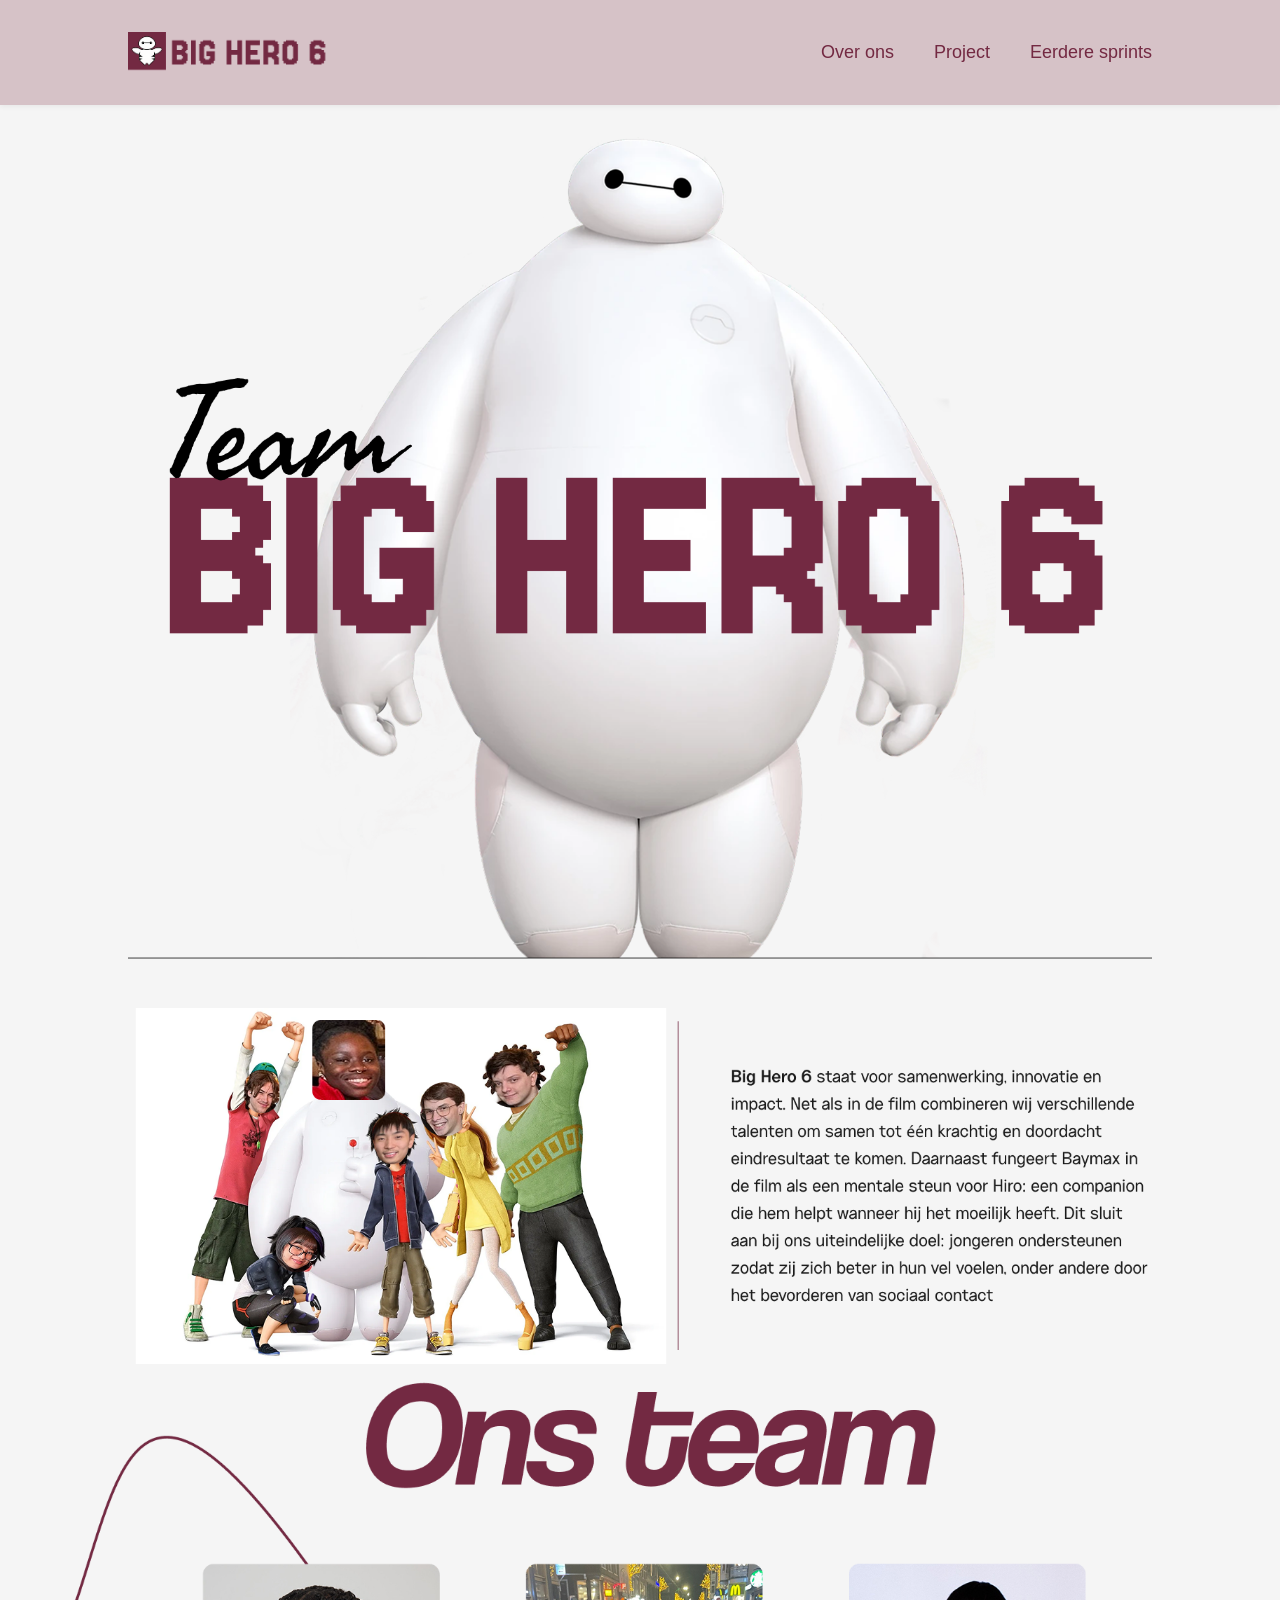
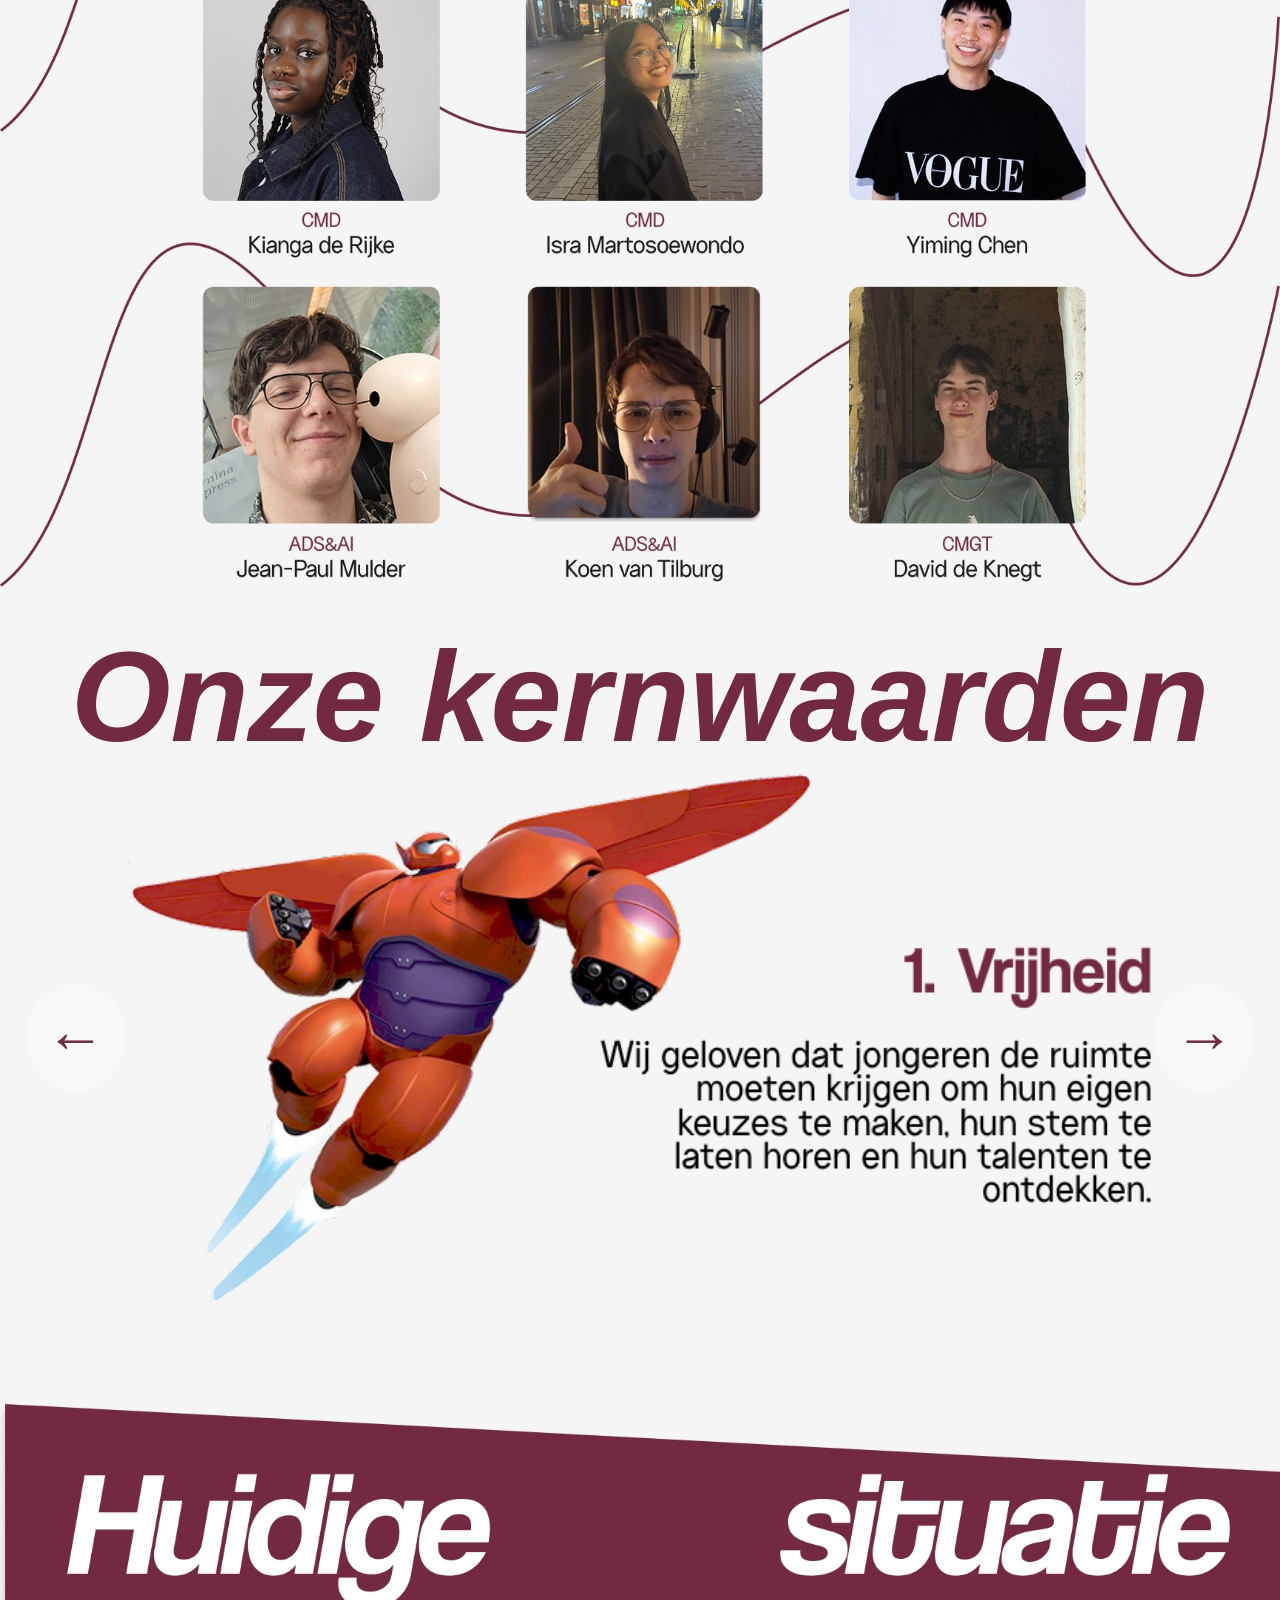
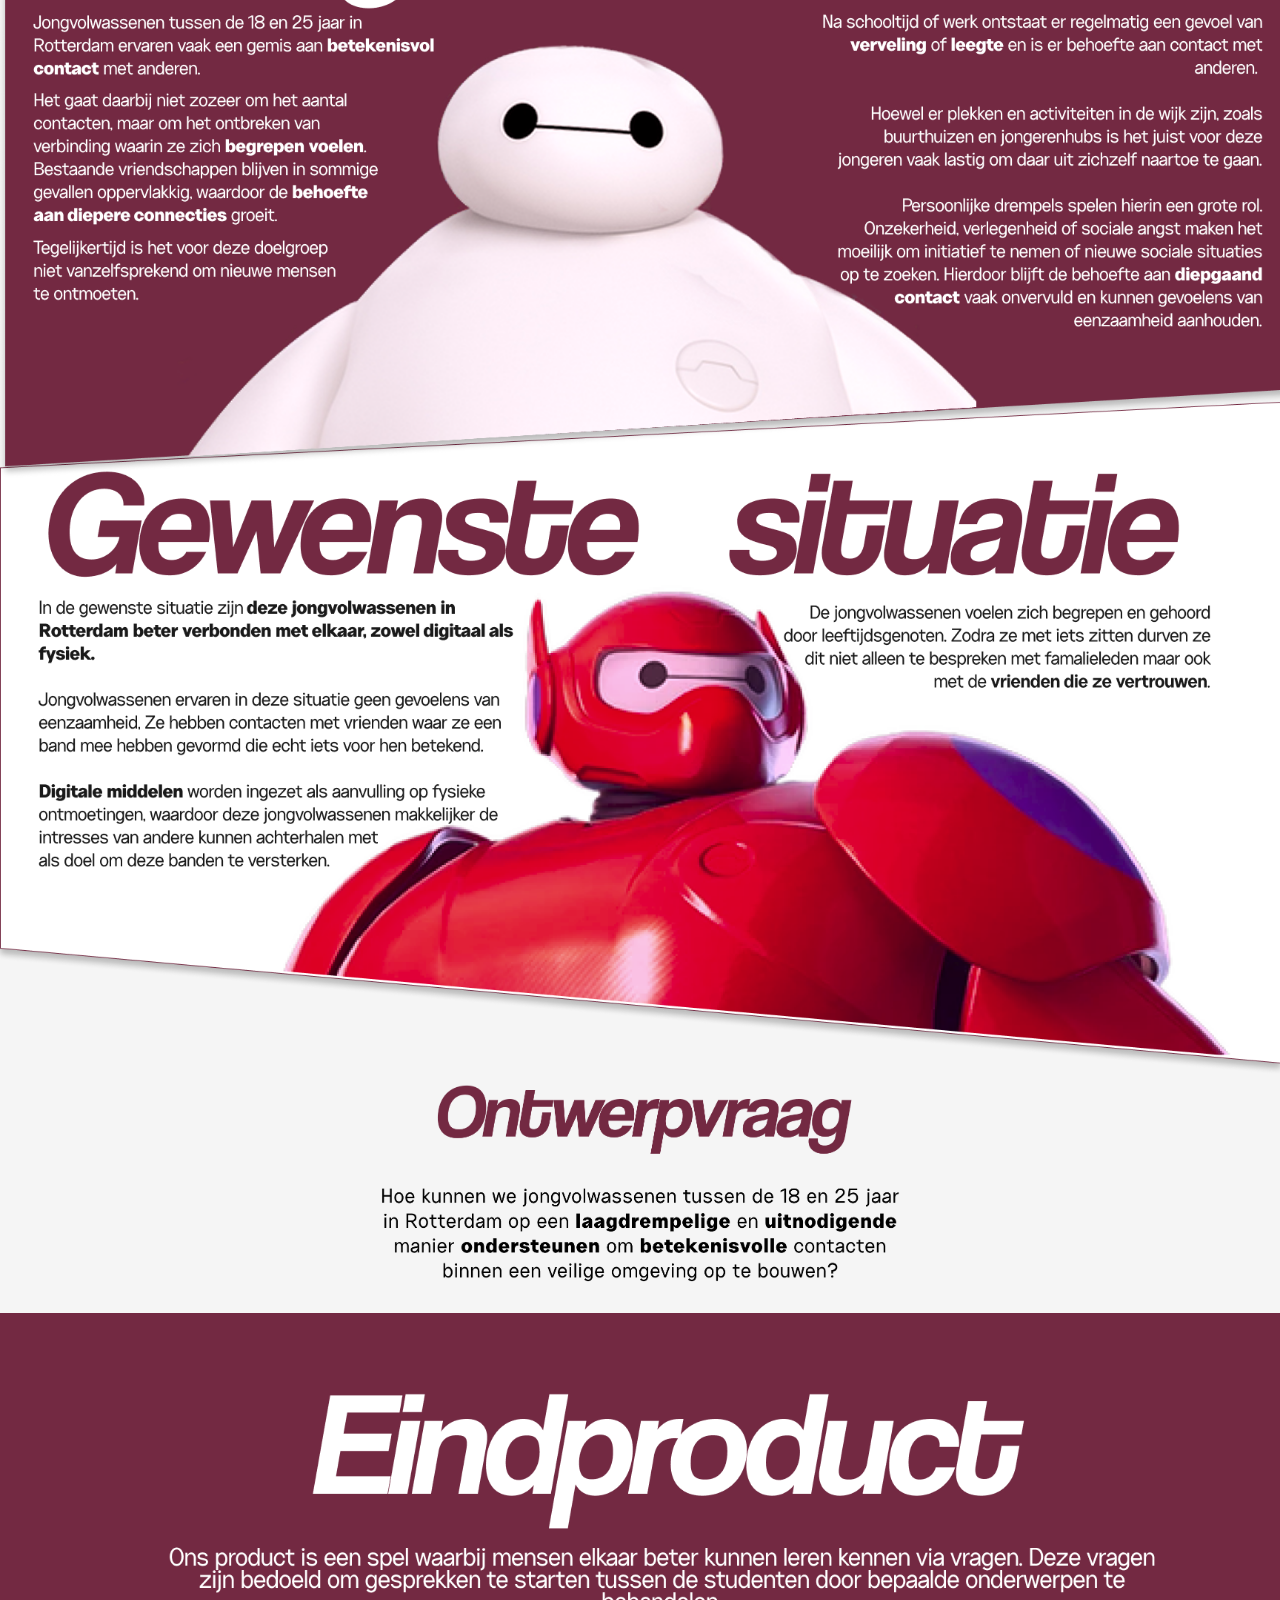
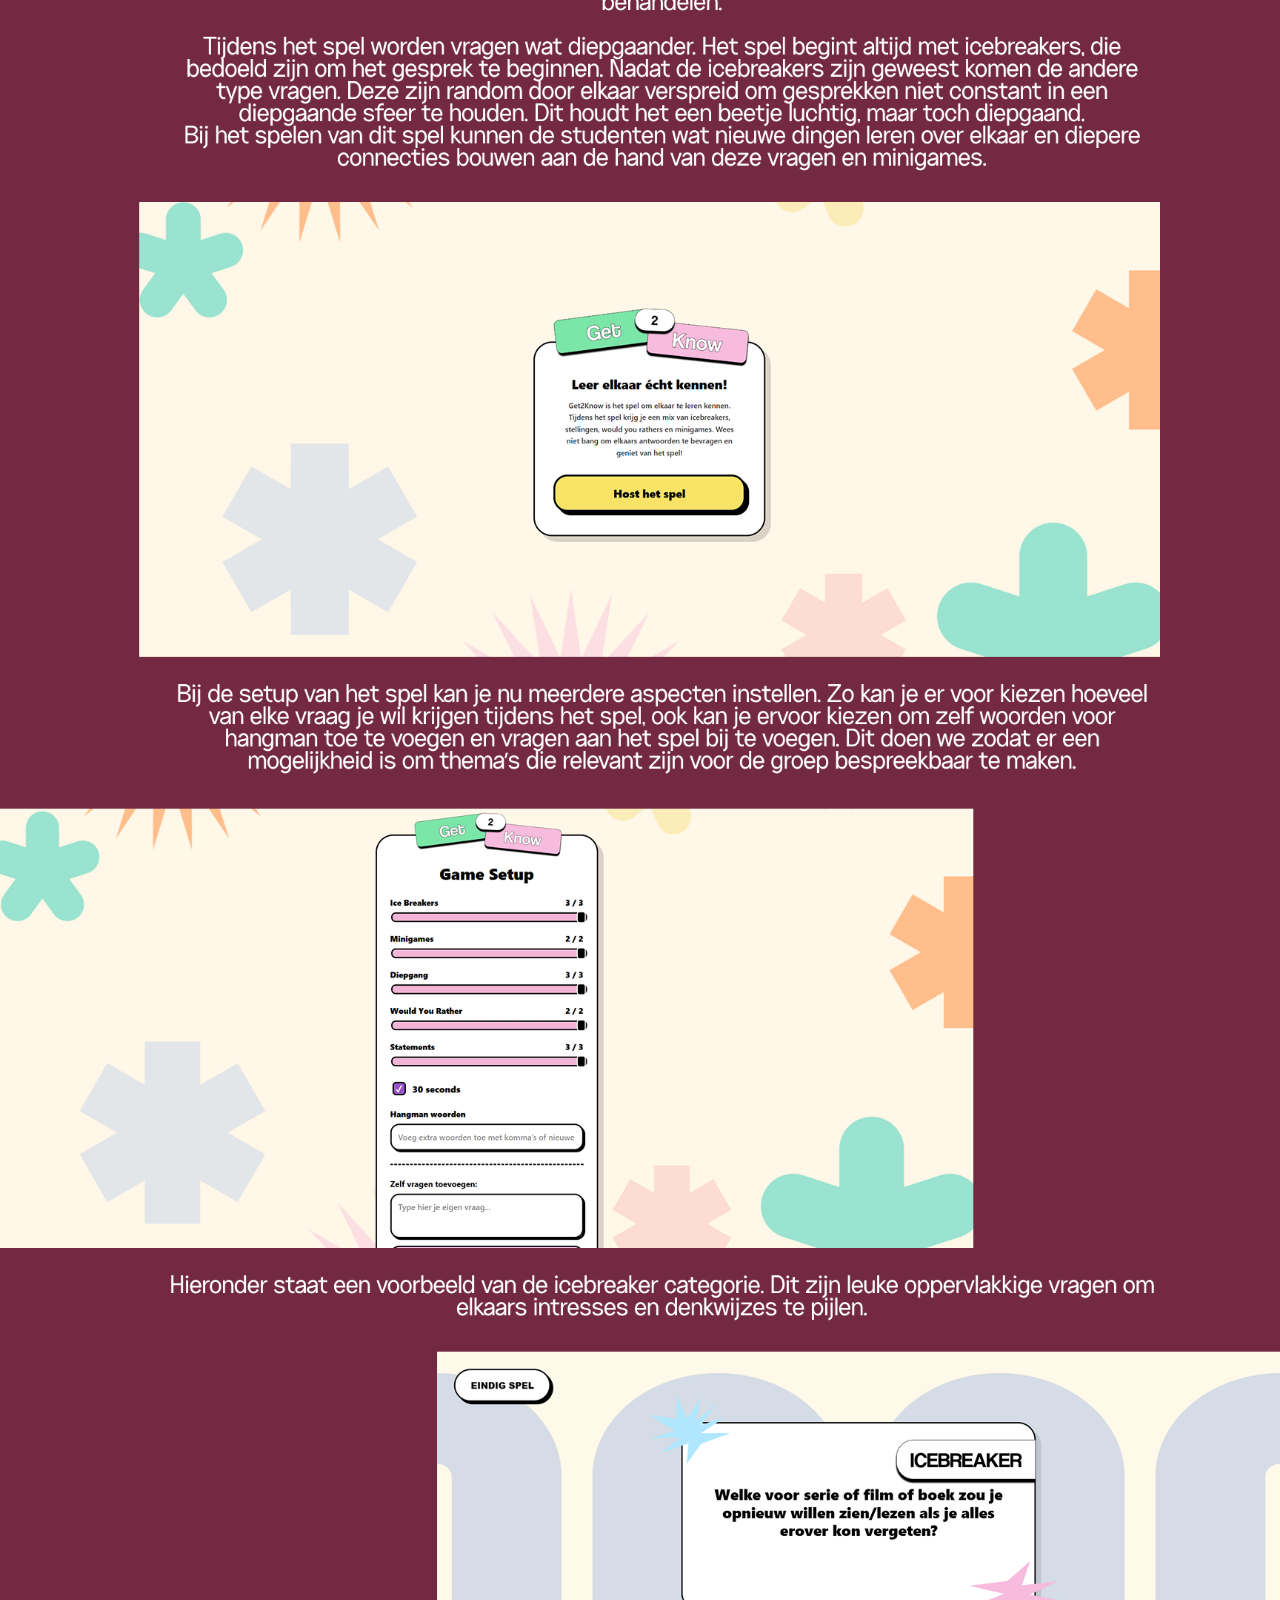
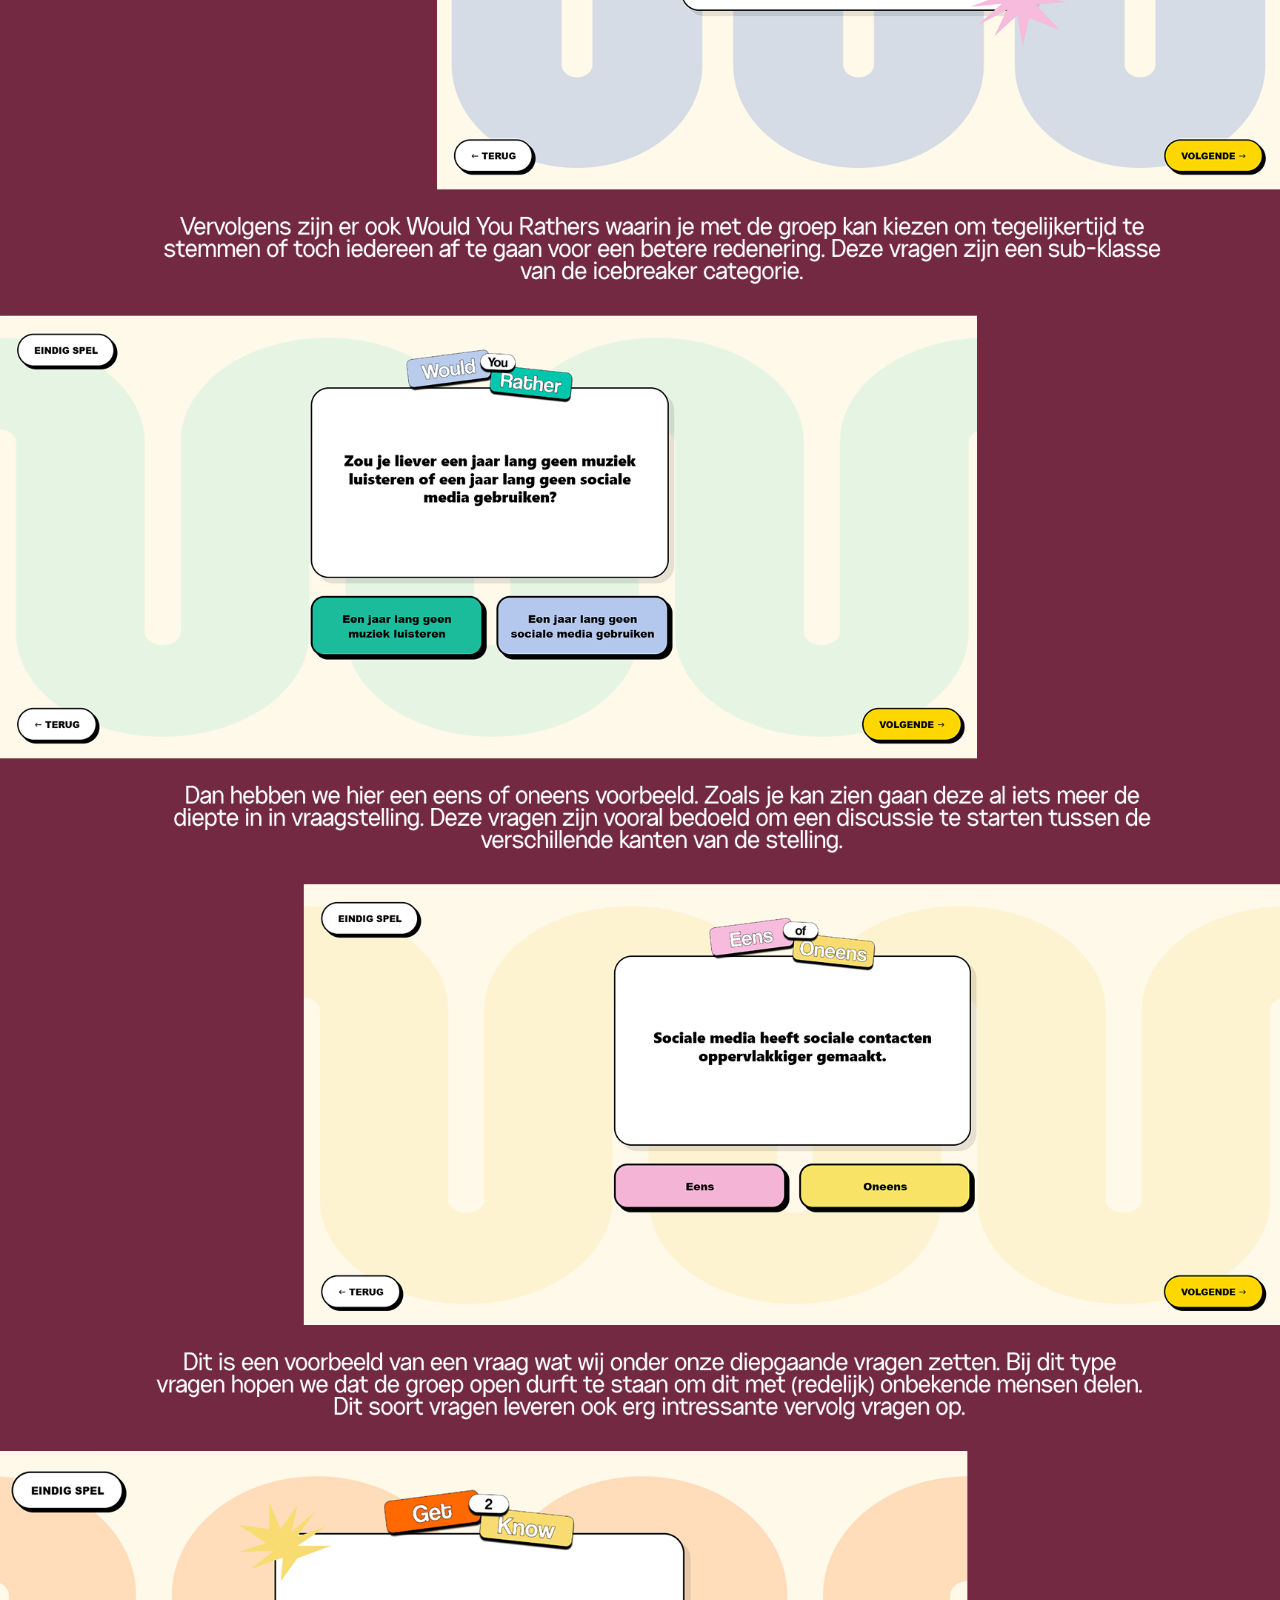
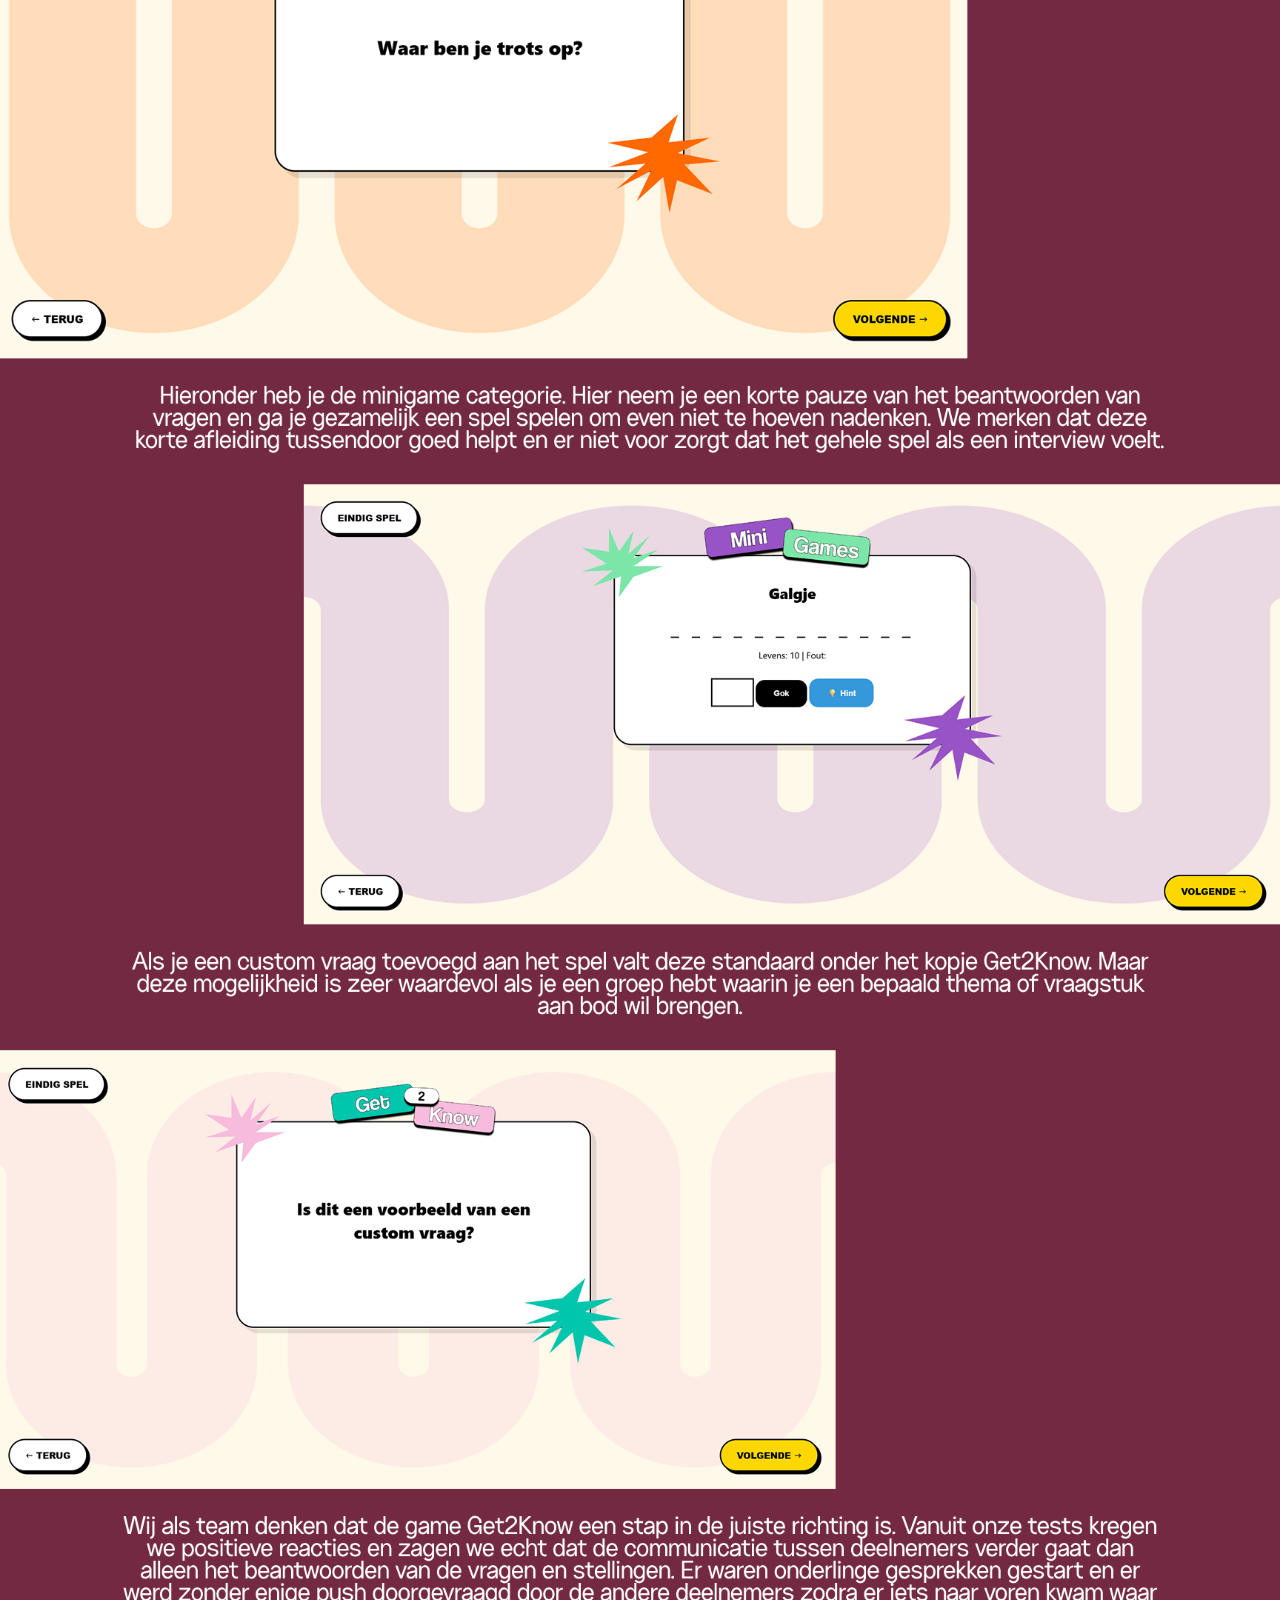
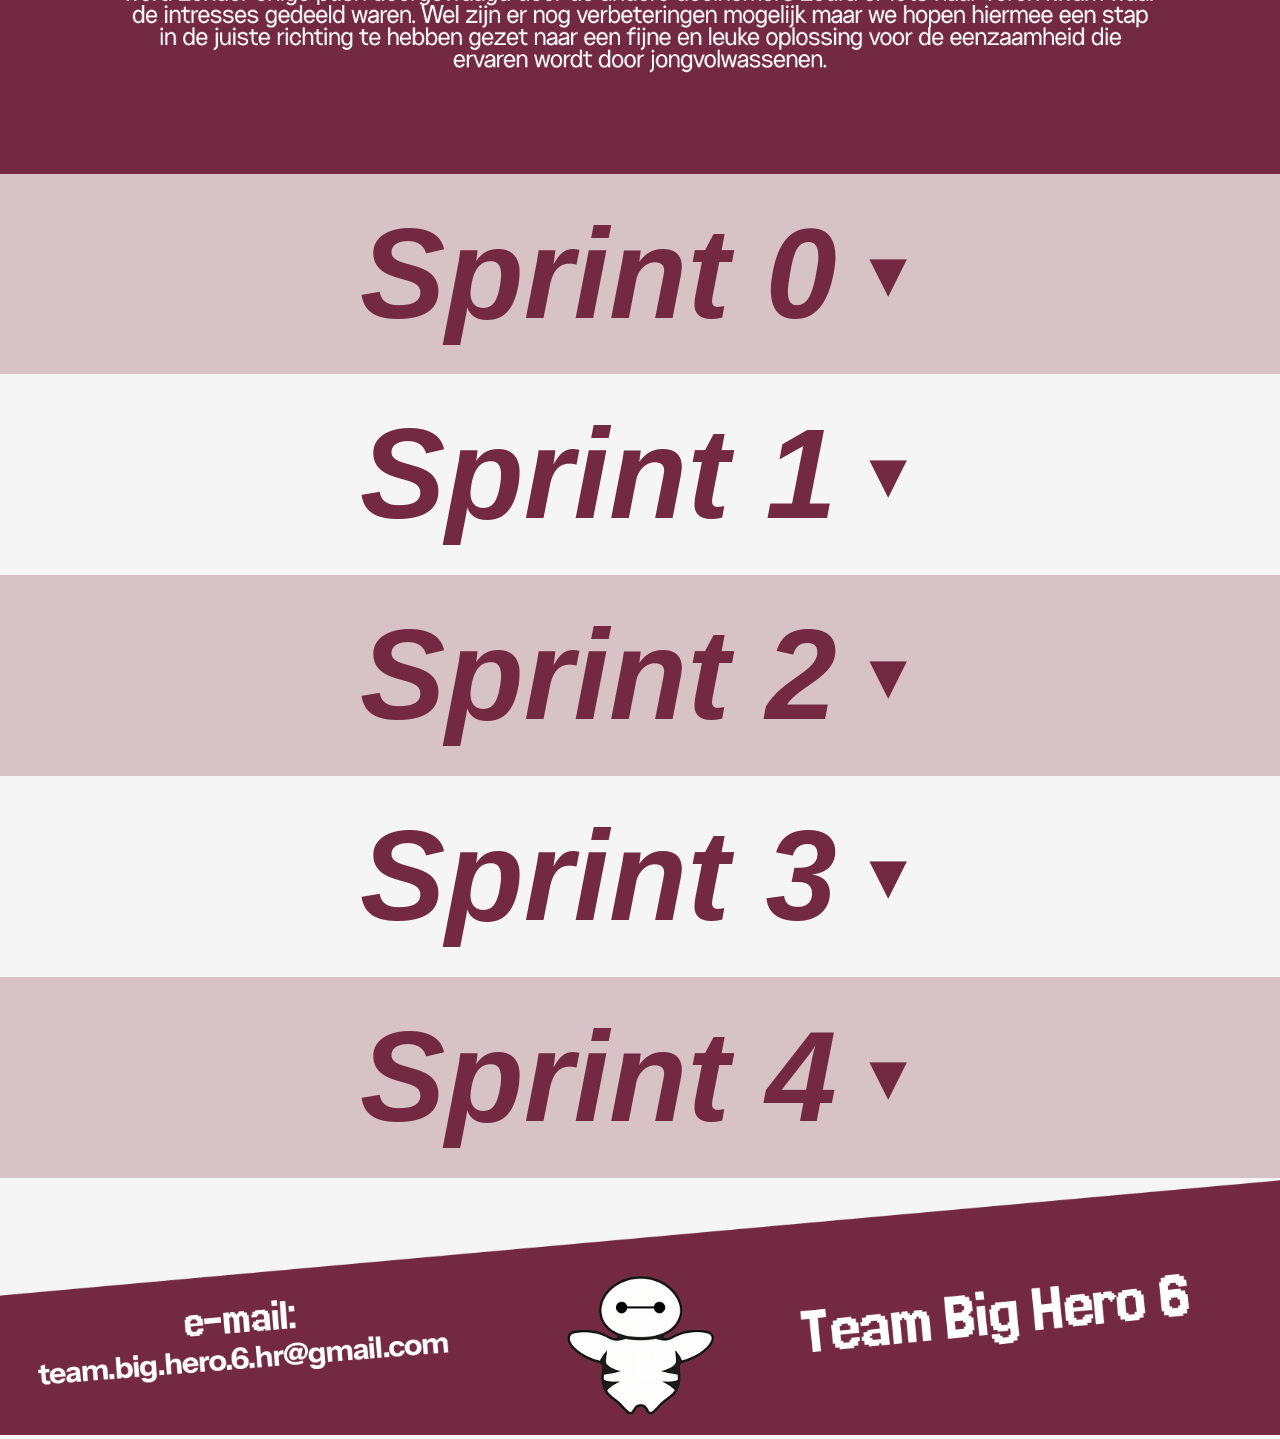
==== commit a9ac851b: "updated navbar" ====
--- a/onepager/eindsprint/index.html
+++ b/onepager/eindsprint/index.html
@@ -23,8 +23,8 @@
 
         <div class="nav-links" id="navLinks">
             <a href="#wie-zijn-wij" onclick="toggleMenu()">Over ons</a>
-            <a href="#ontwerpvragen" onclick="toggleMenu()">Project</a>
-            <a href="#insights" onclick="toggleMenu()">Insights</a>
+            <a href="#situaties" onclick="toggleMenu()">Project</a>
+            <a href="#sprints" onclick="toggleMenu()">Eerdere sprints</a>
         </div>
     </nav>
 
@@ -64,7 +64,7 @@
         <img src="images/desktop/Ontwerpvragen.png" id="ontwerpvragen" alt="" style="width: 50vw; height: auto;">
         <img src="images/desktop/sprint 5/Eindproduct.png" id="probe" alt="" style="width: 100vw; height: auto; overflow-x: hidden;">
 
-        <div class="colored-section-container">
+        <div class="colored-section-container" id="sprints">
             <div id="sprint0-header" class="collapsible-header" onclick="toggleSection('sprint0-container', 'collapsable-arrow-sprint0')">
                 <h1 class="title-kernwaarden">Sprint 0</h1>
                 <span id="collapsable-arrow-sprint0" class="arrow-icon">▼</span>
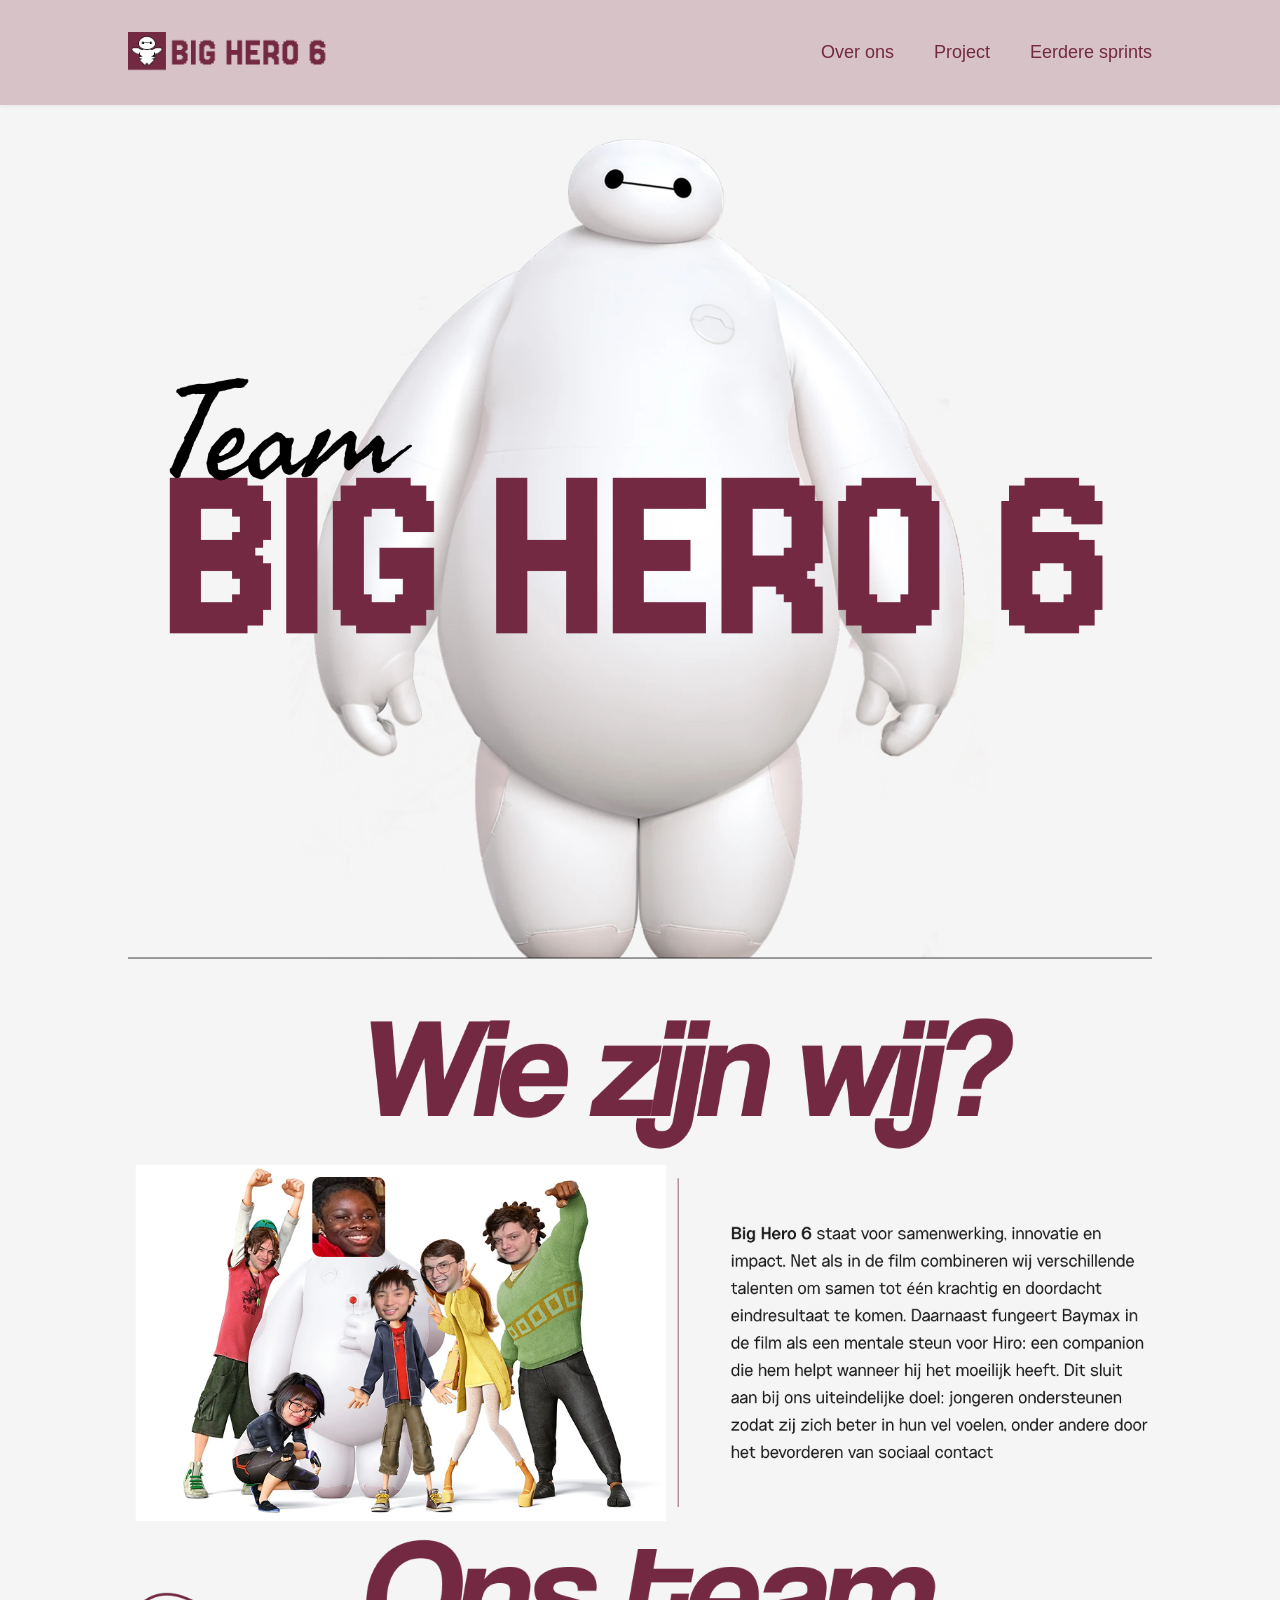
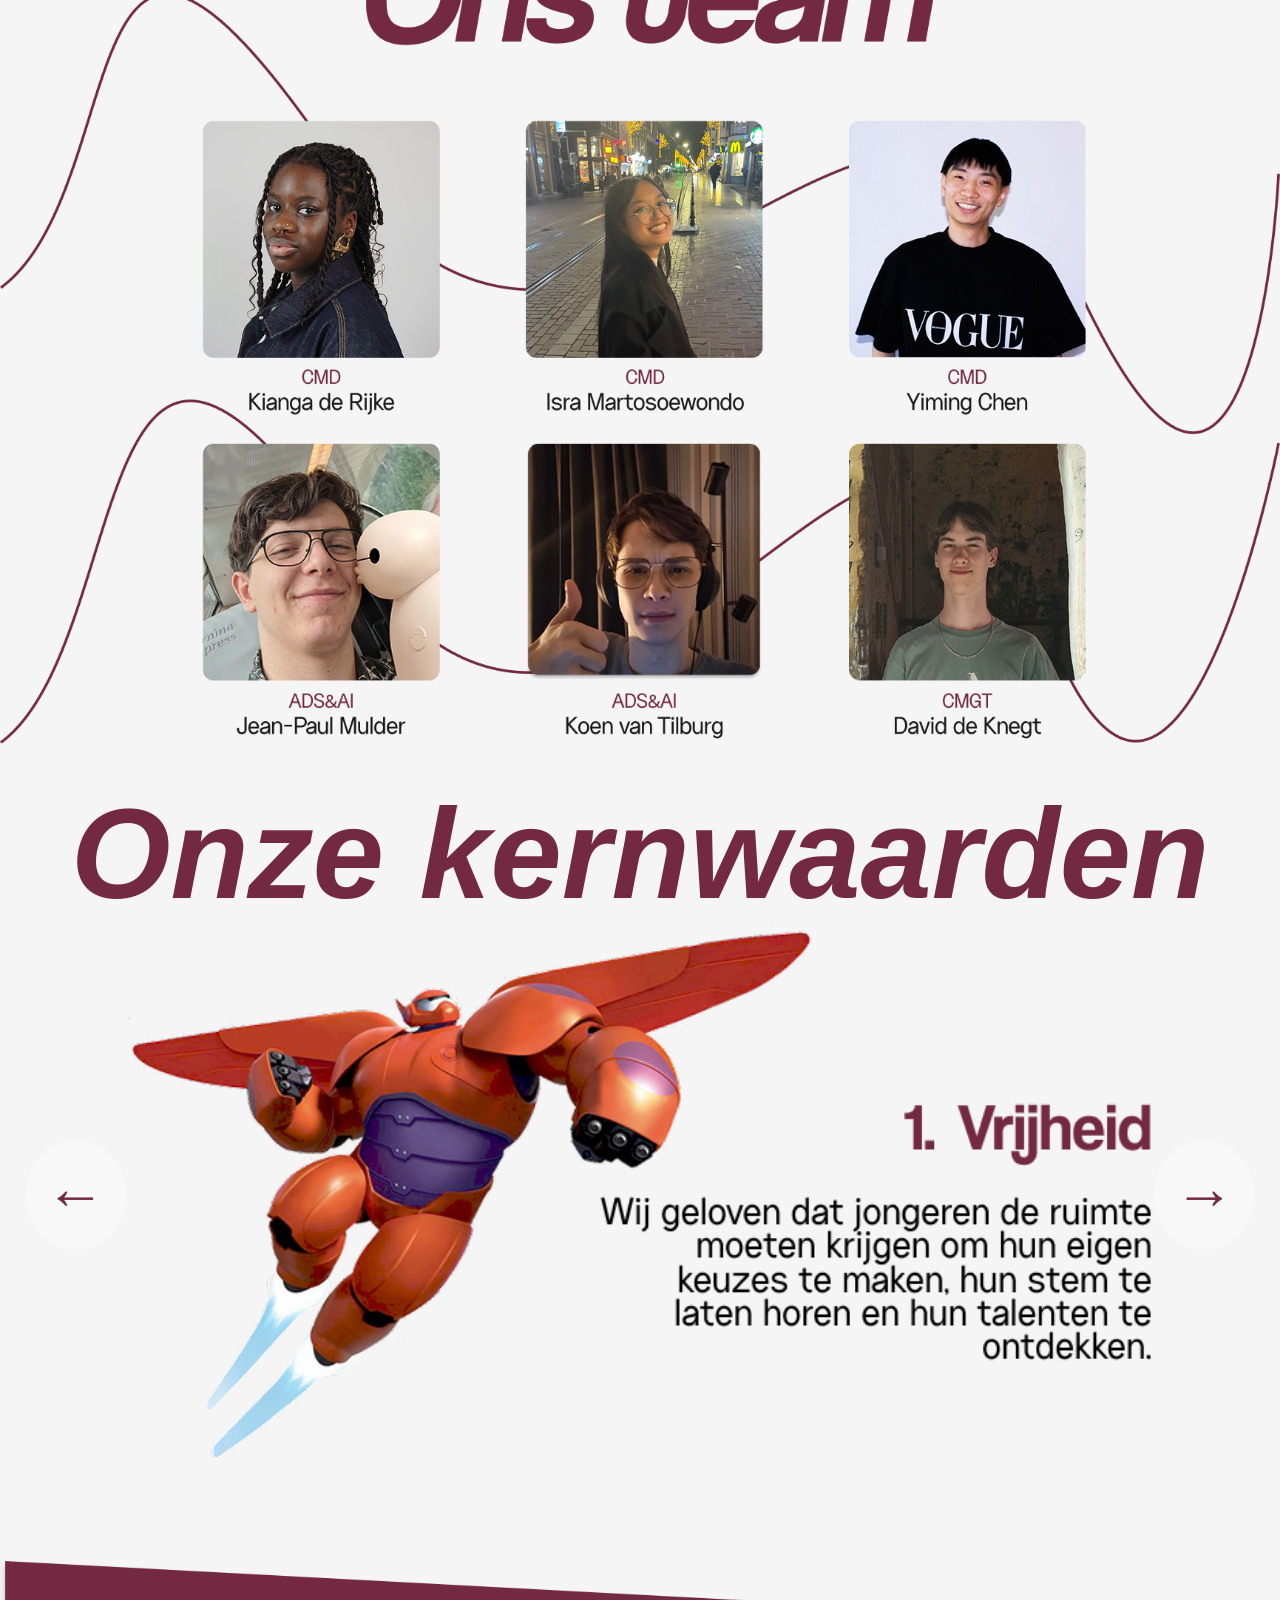
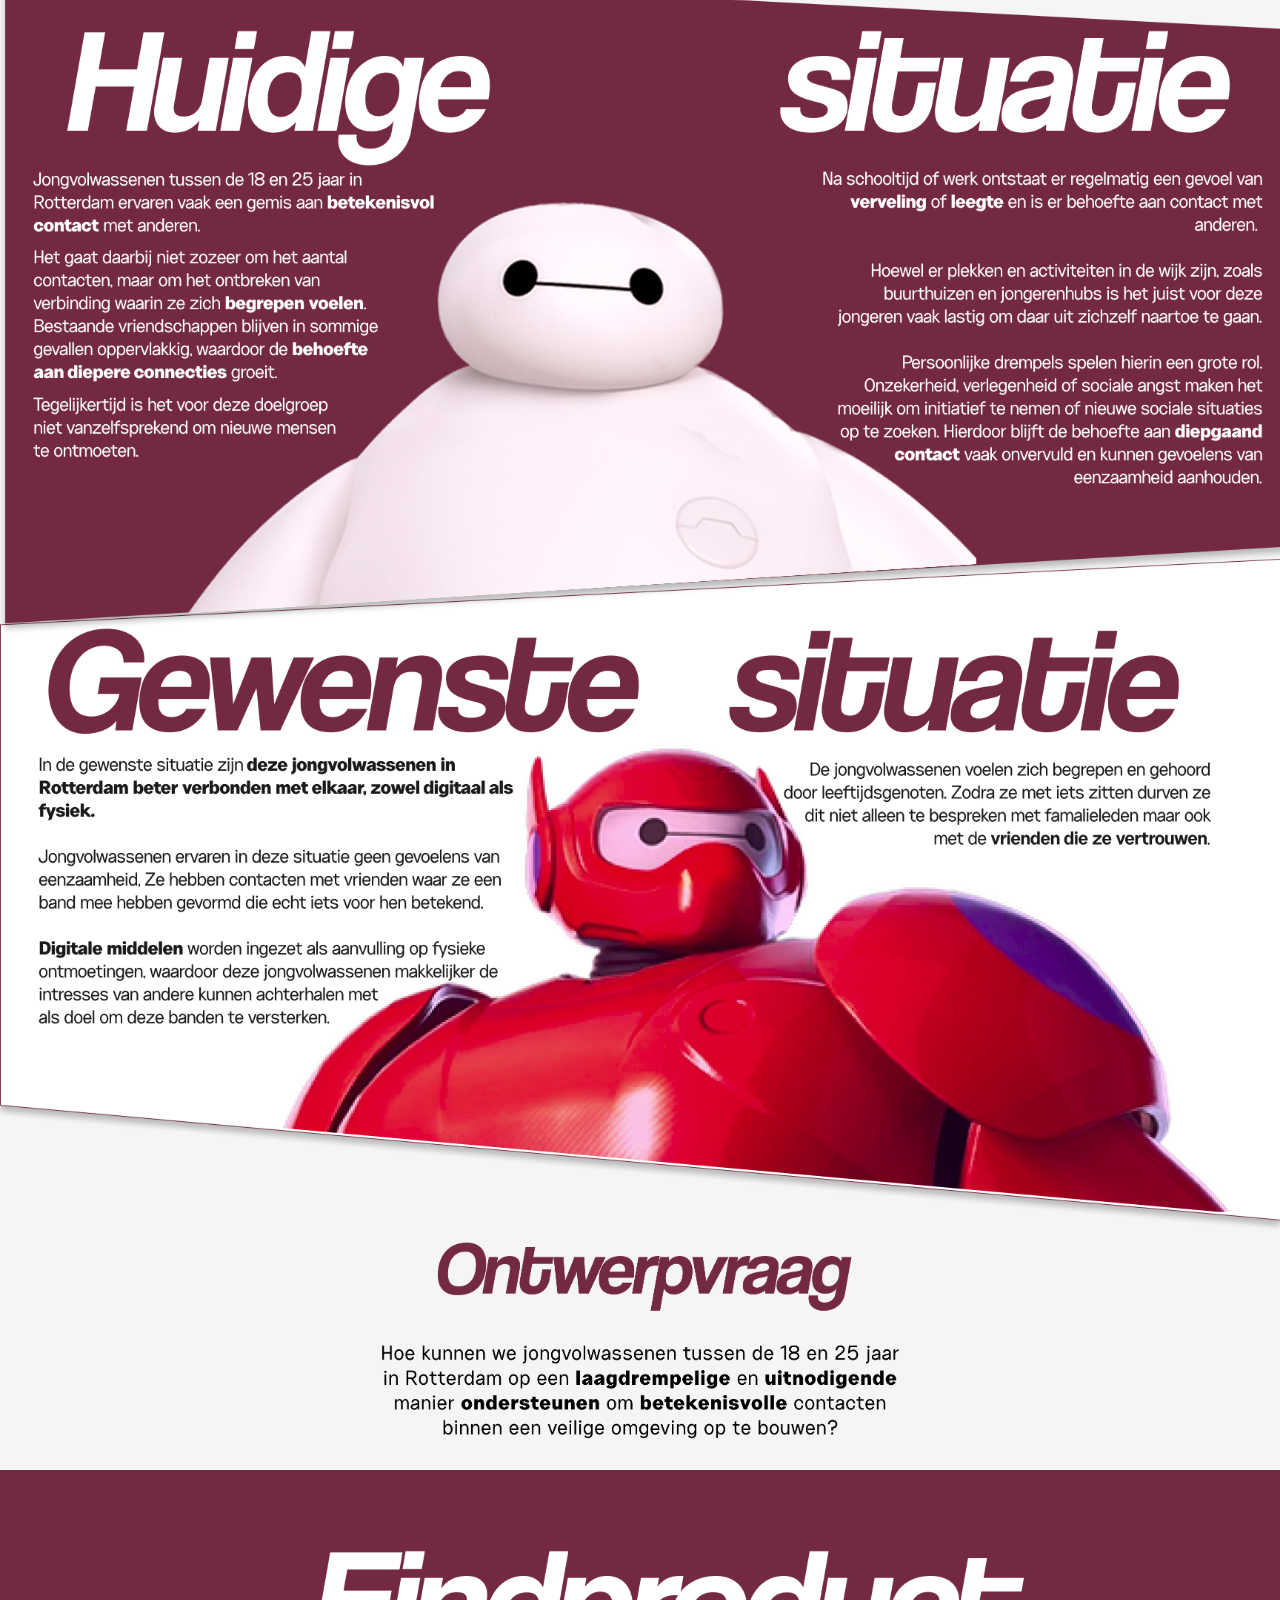
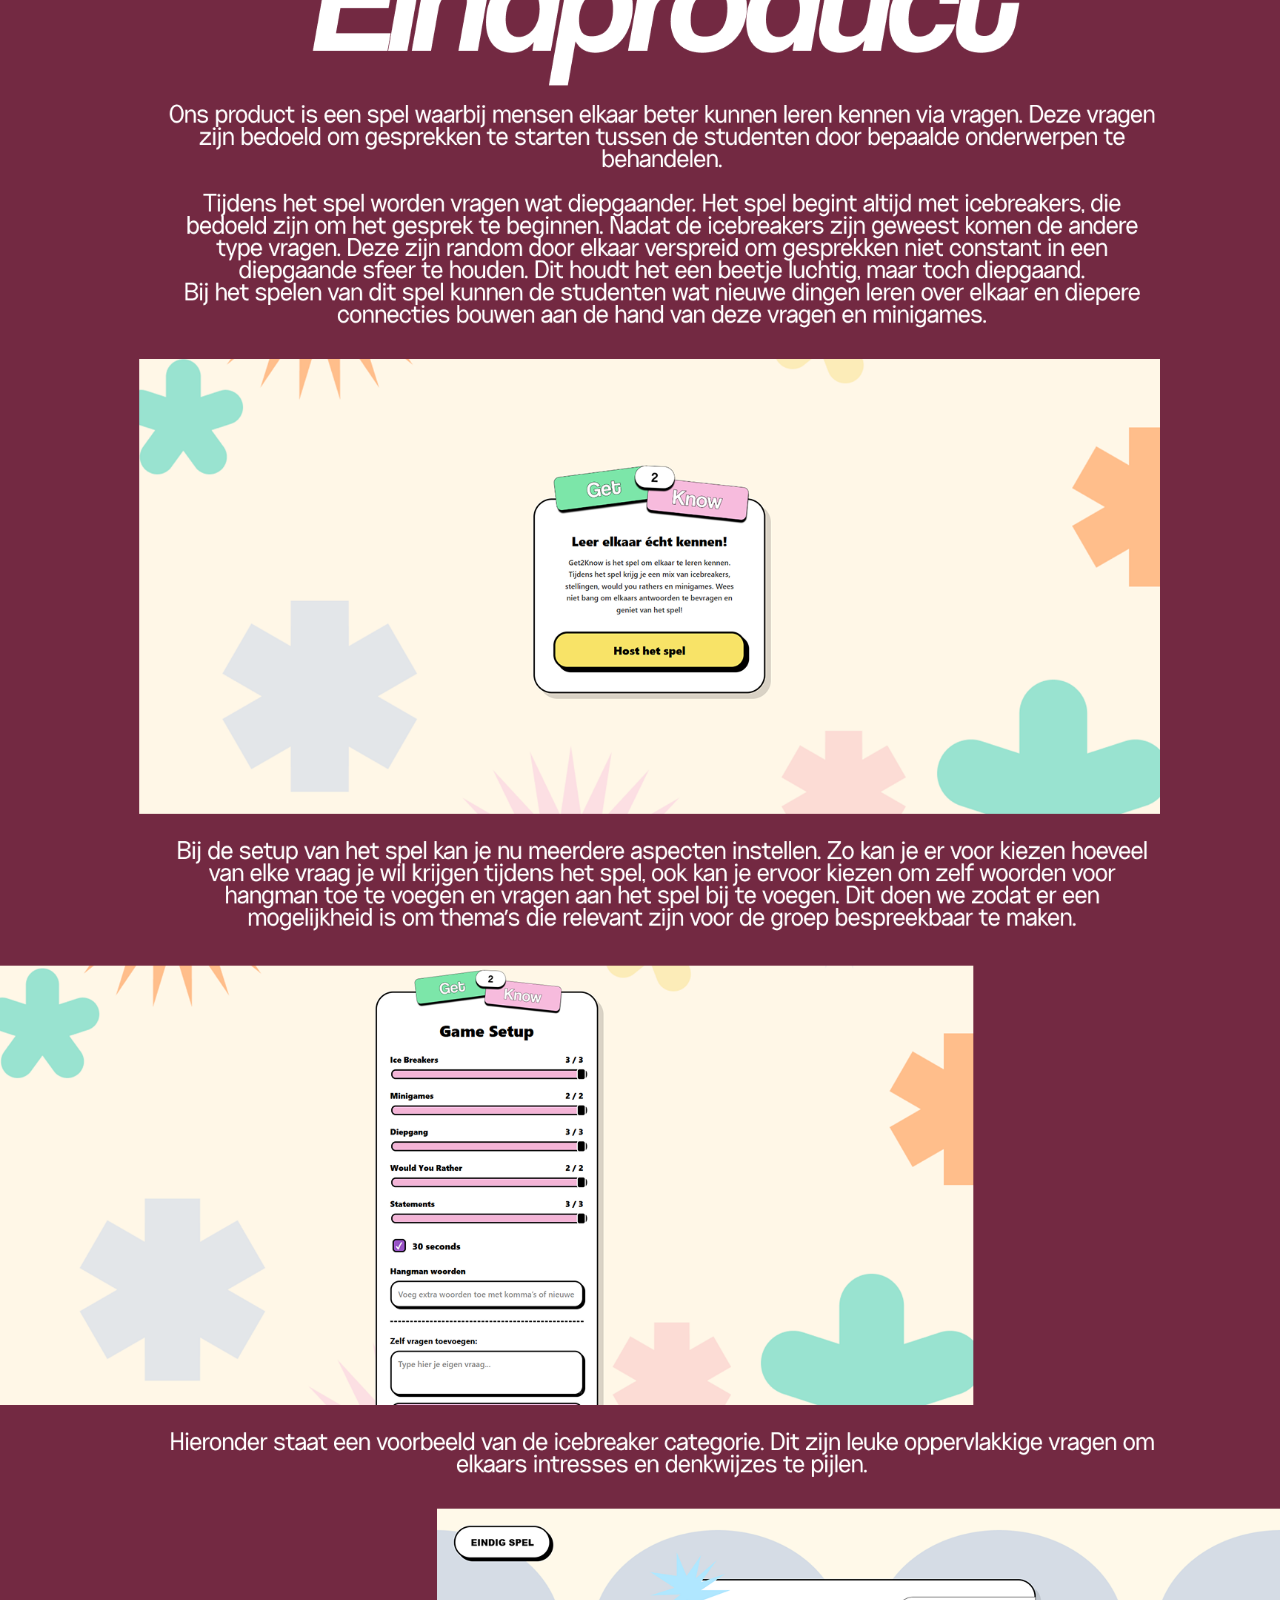
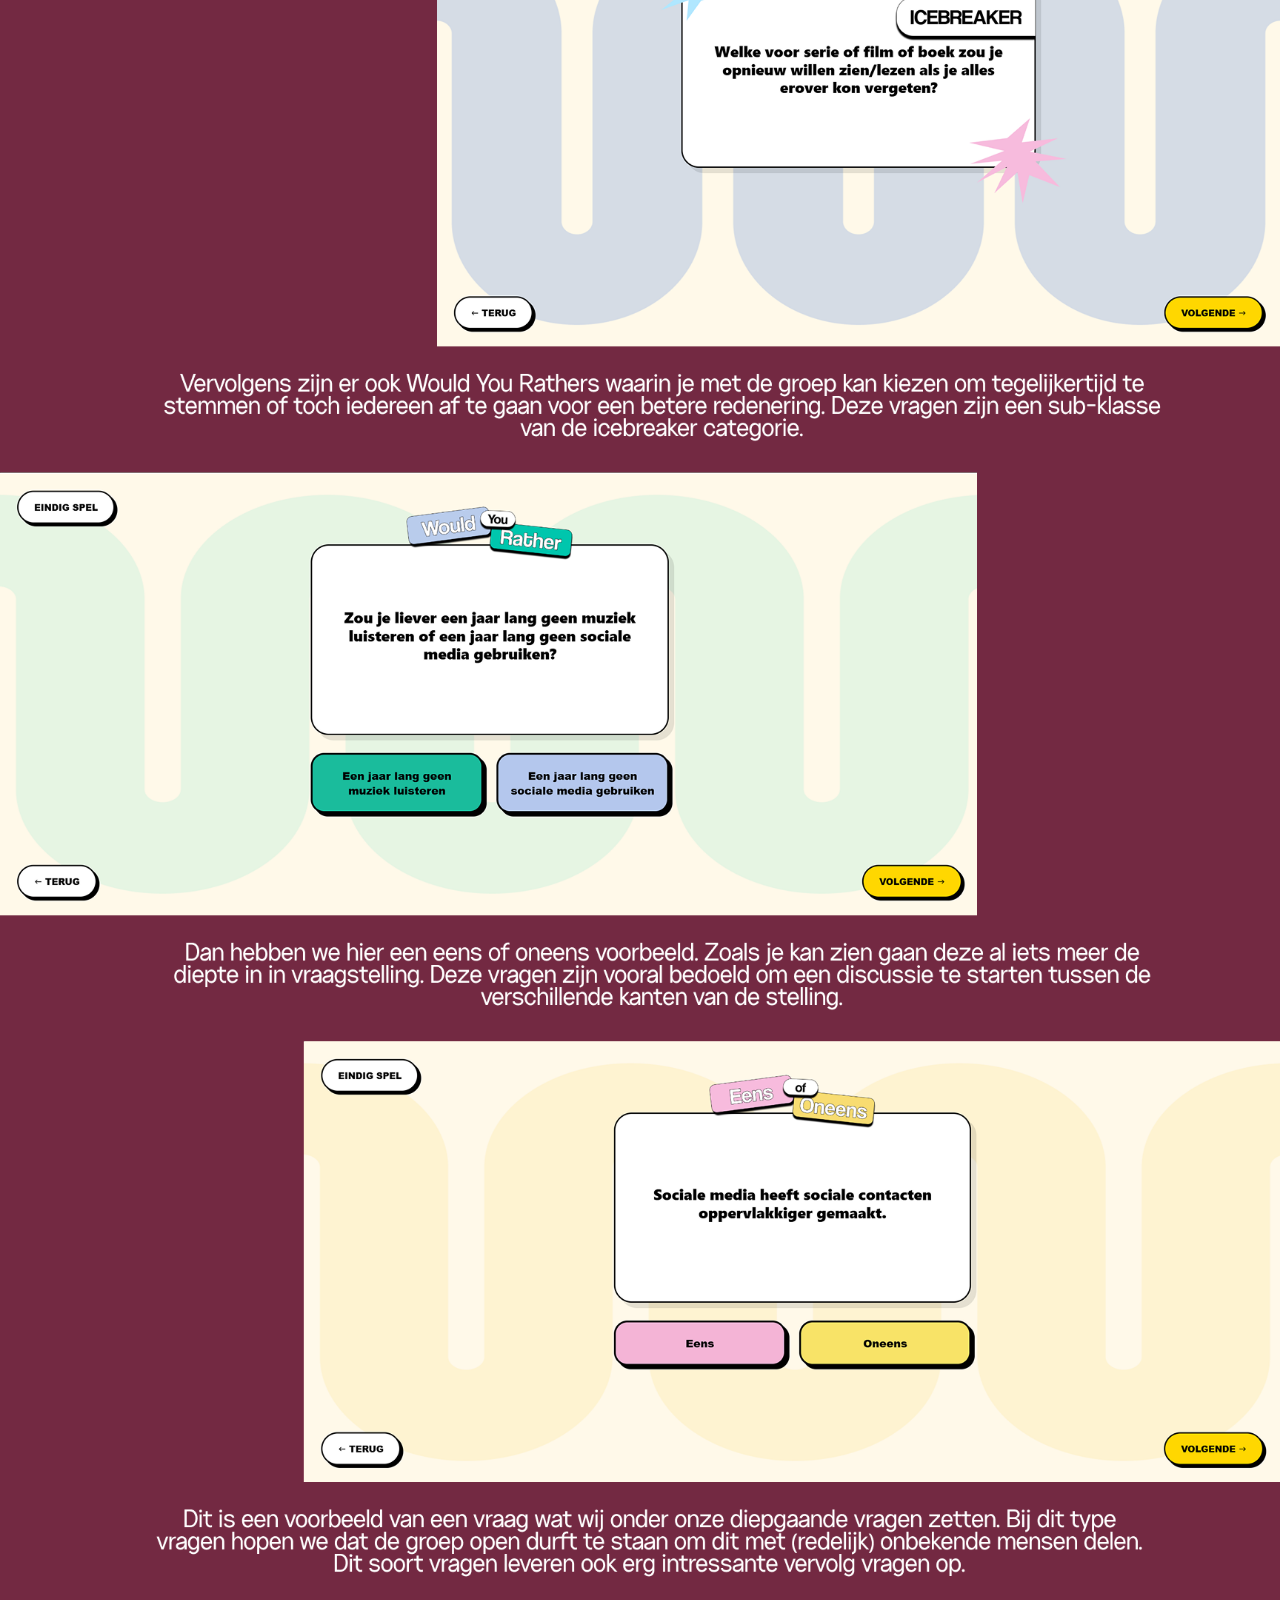
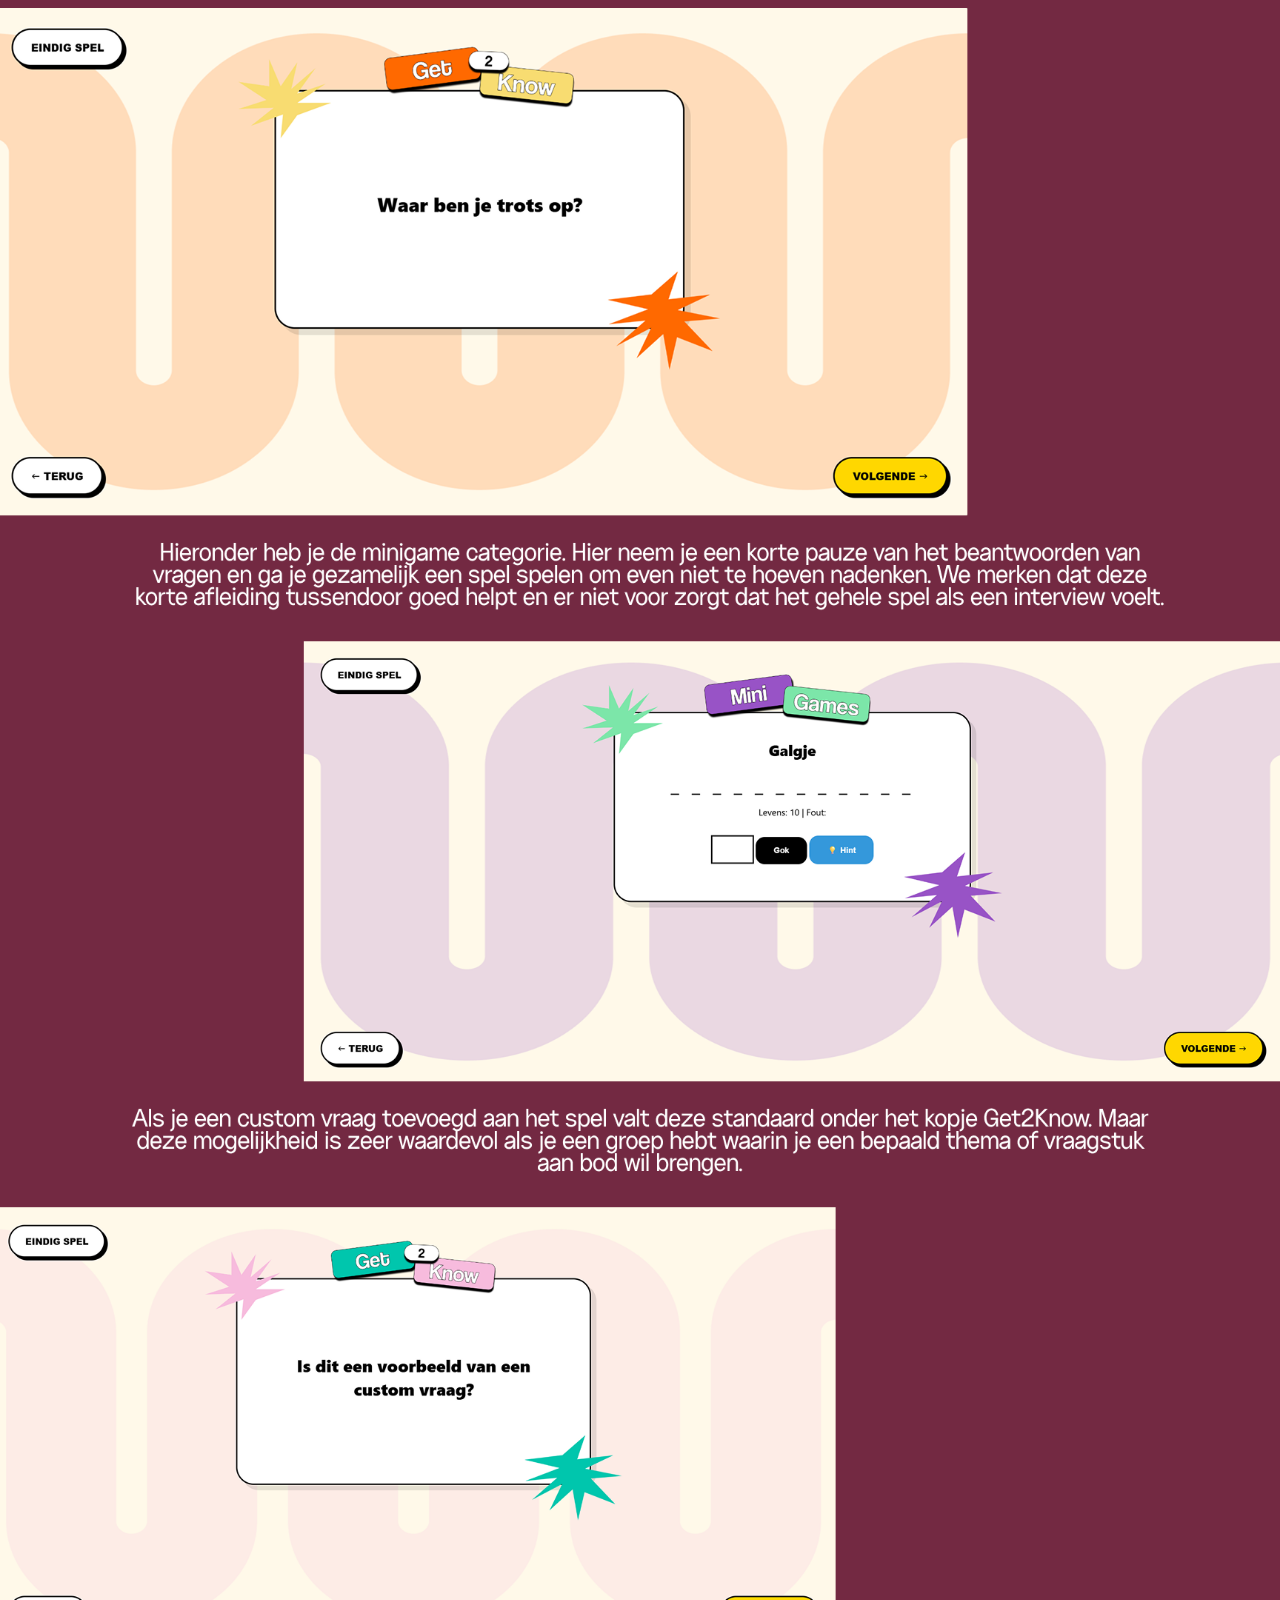
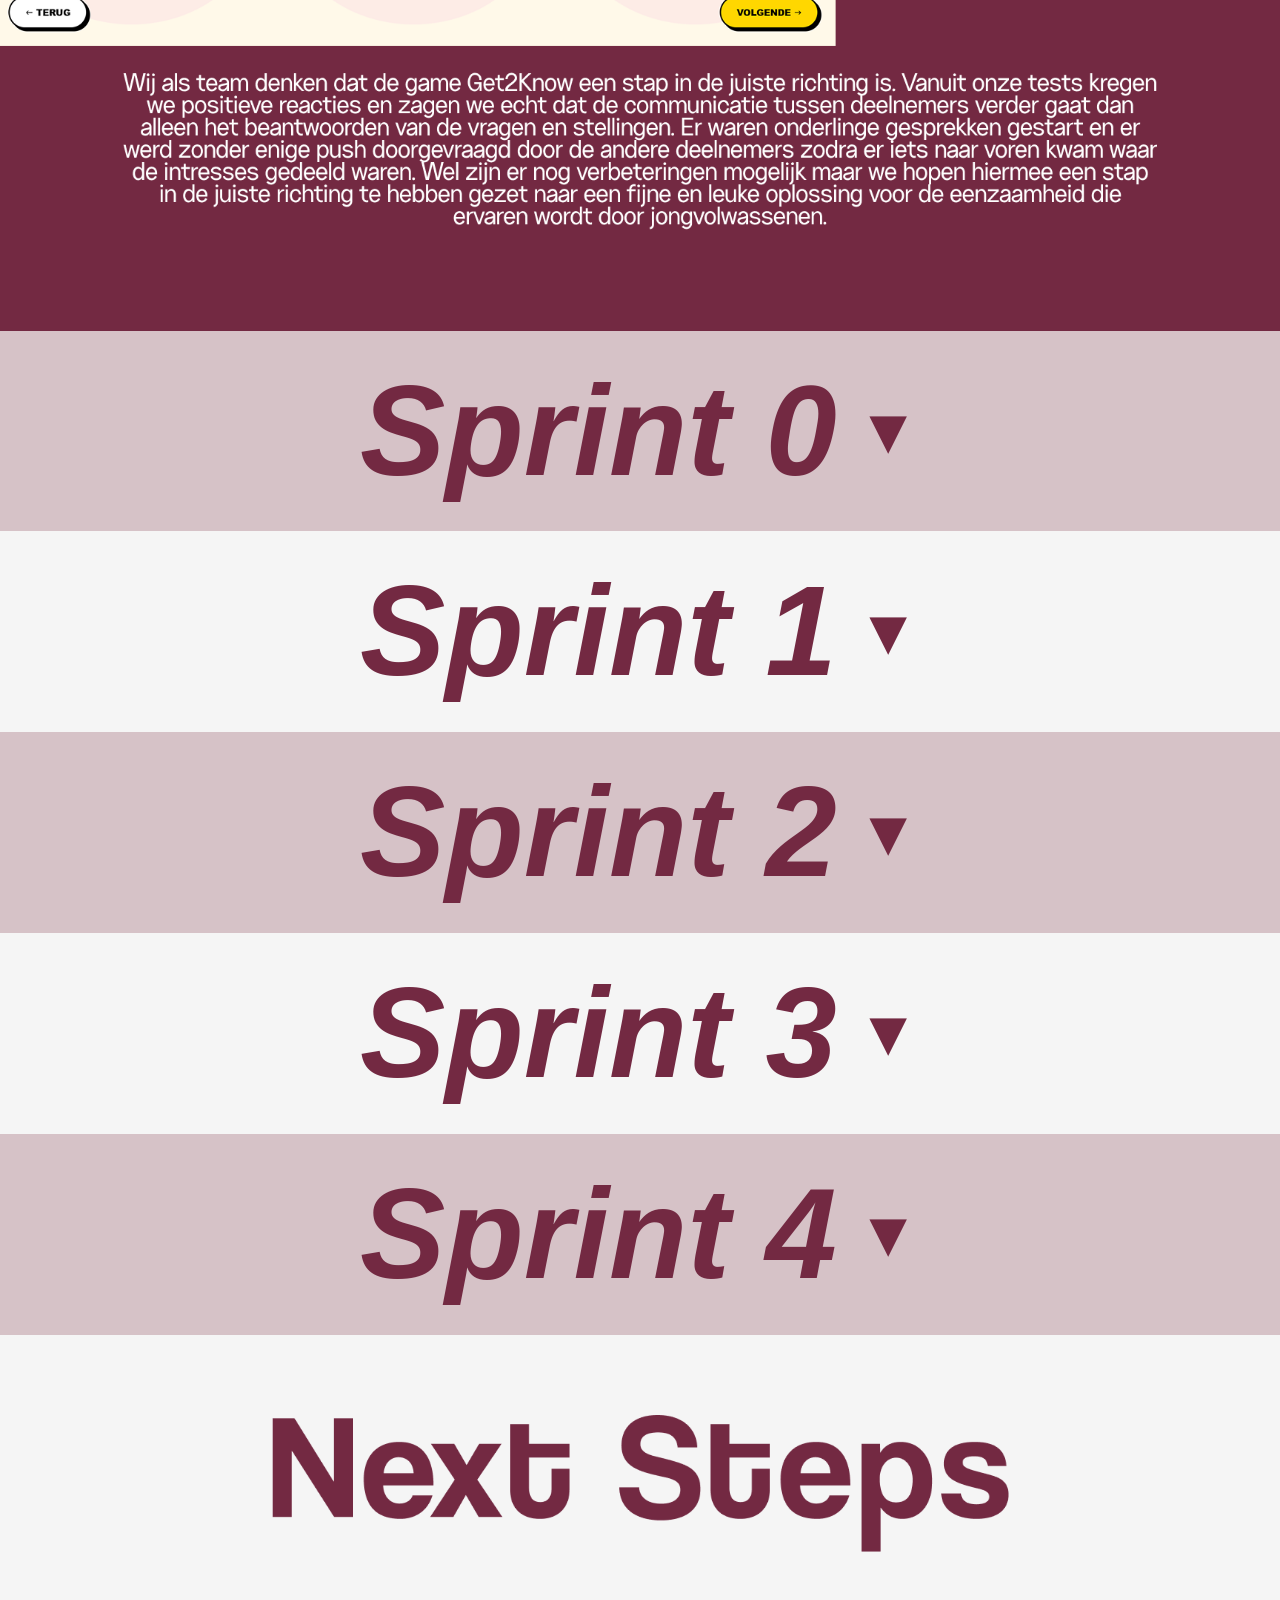
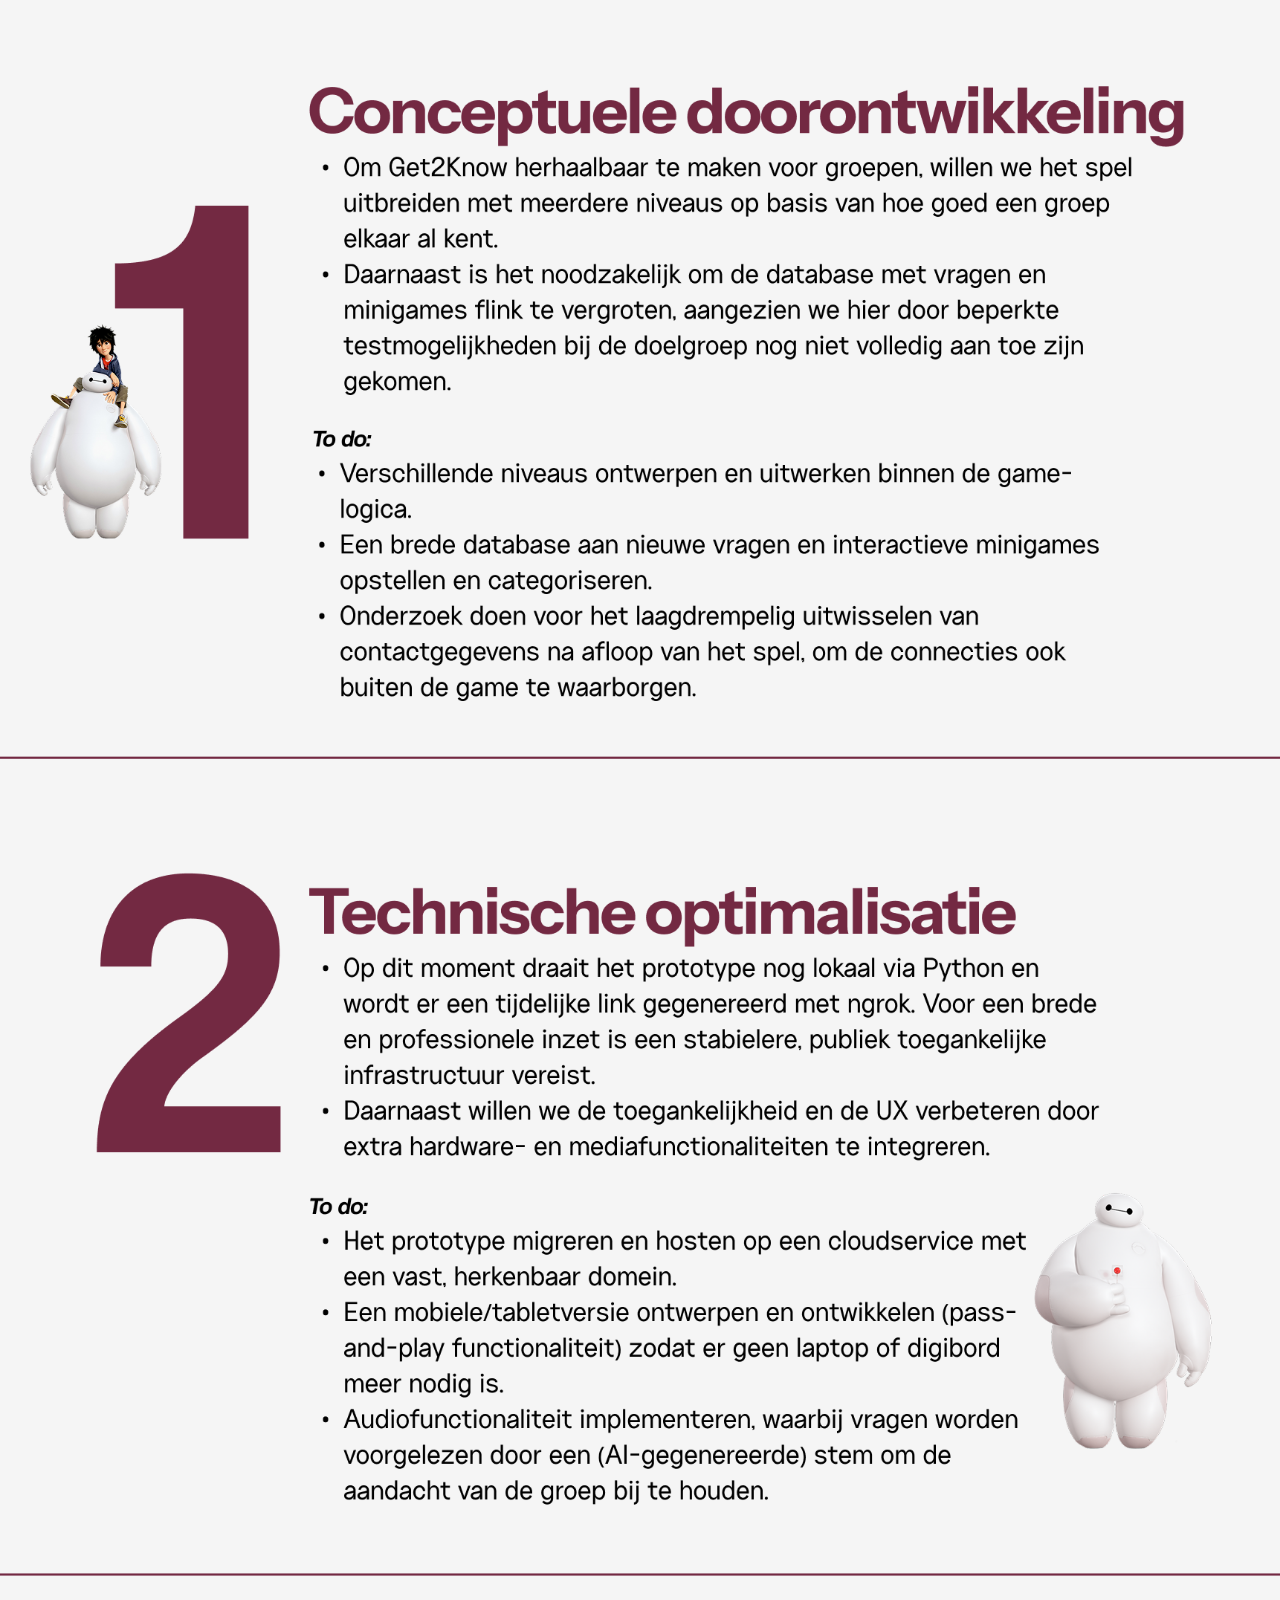
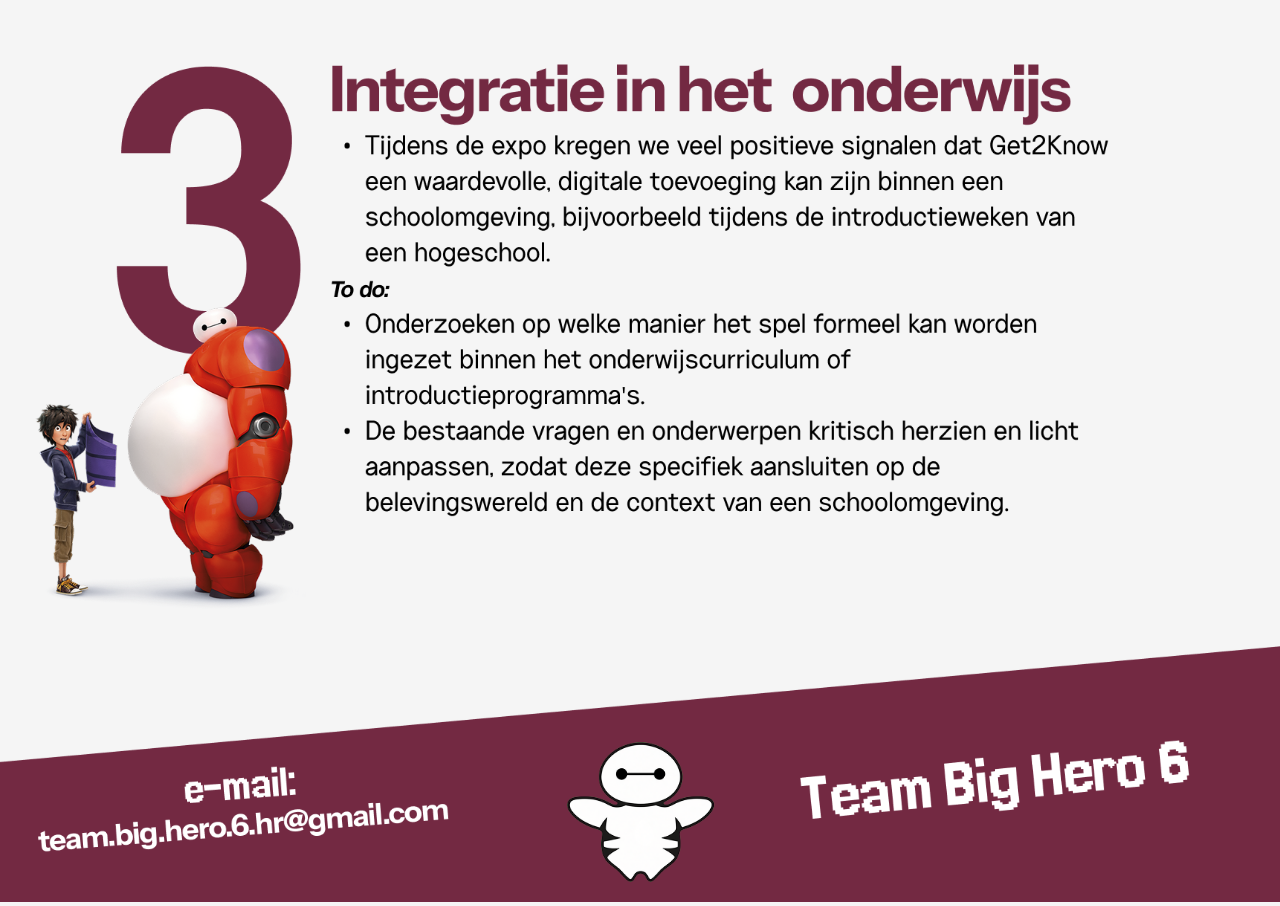
==== commit 84a8b0db: "laatste onepager wijzigingen toch nog" ====
--- a/onepager/eindsprint/index.html
+++ b/onepager/eindsprint/index.html
@@ -174,6 +174,15 @@
                 <img src="images/desktop/sprint 4/Next steps expo voorbereiden.png" alt="" style="width: 100vw; height: auto; overflow-x: hidden;">
             </div>
         </div>
+        
+        <div style="padding: 40px;"></div>
+
+        <img src="images/desktop/sprint 5/Next steps doorontwikkeling.png" alt=""
+            style="width: 100vw; height: auto; overflow-x: hidden;">
+        <img src="images/desktop/sprint 5/Next steps optimalisatie.png" alt=""
+            style="width: 100vw; height: auto; overflow-x: hidden;">
+        <img src="images/desktop/sprint 5/Next steps integratie.png" alt=""
+            style="width: 100vw; height: auto; overflow-x: hidden;">
     </main>
 
     <footer>
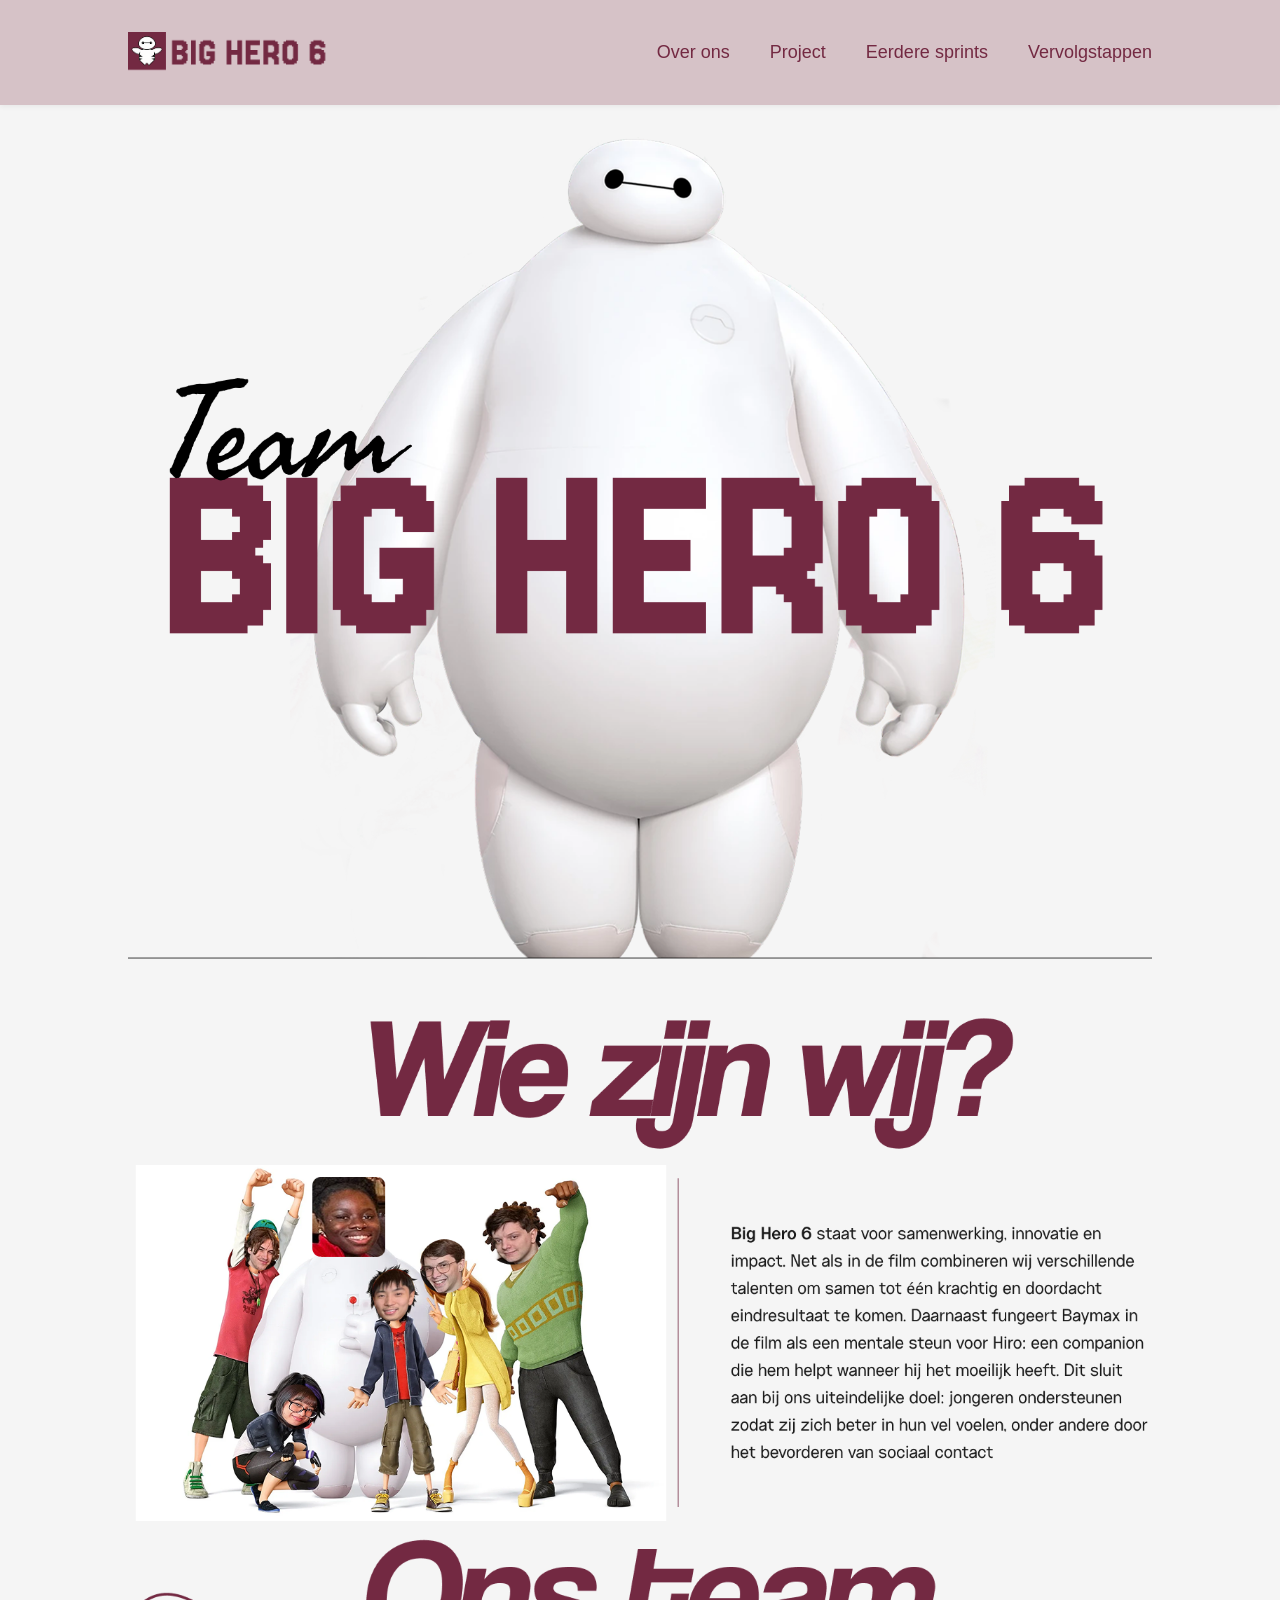
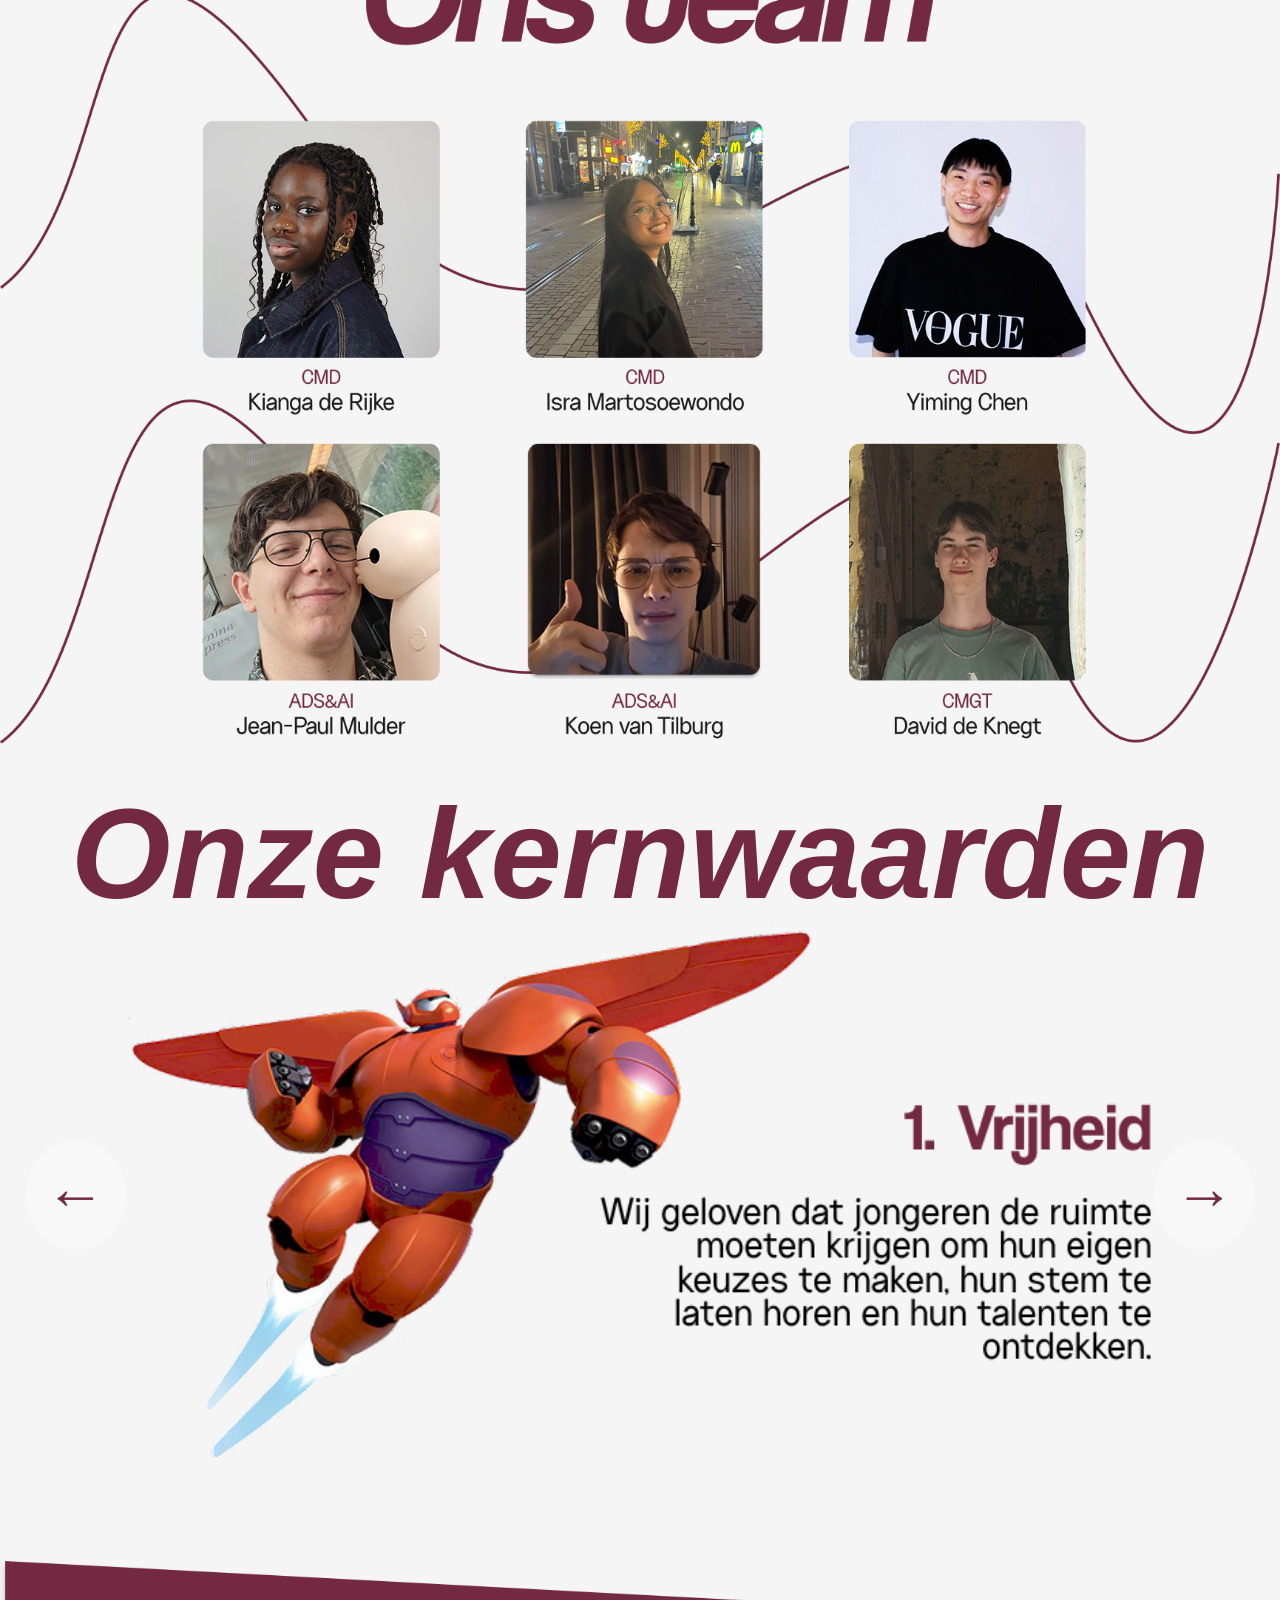
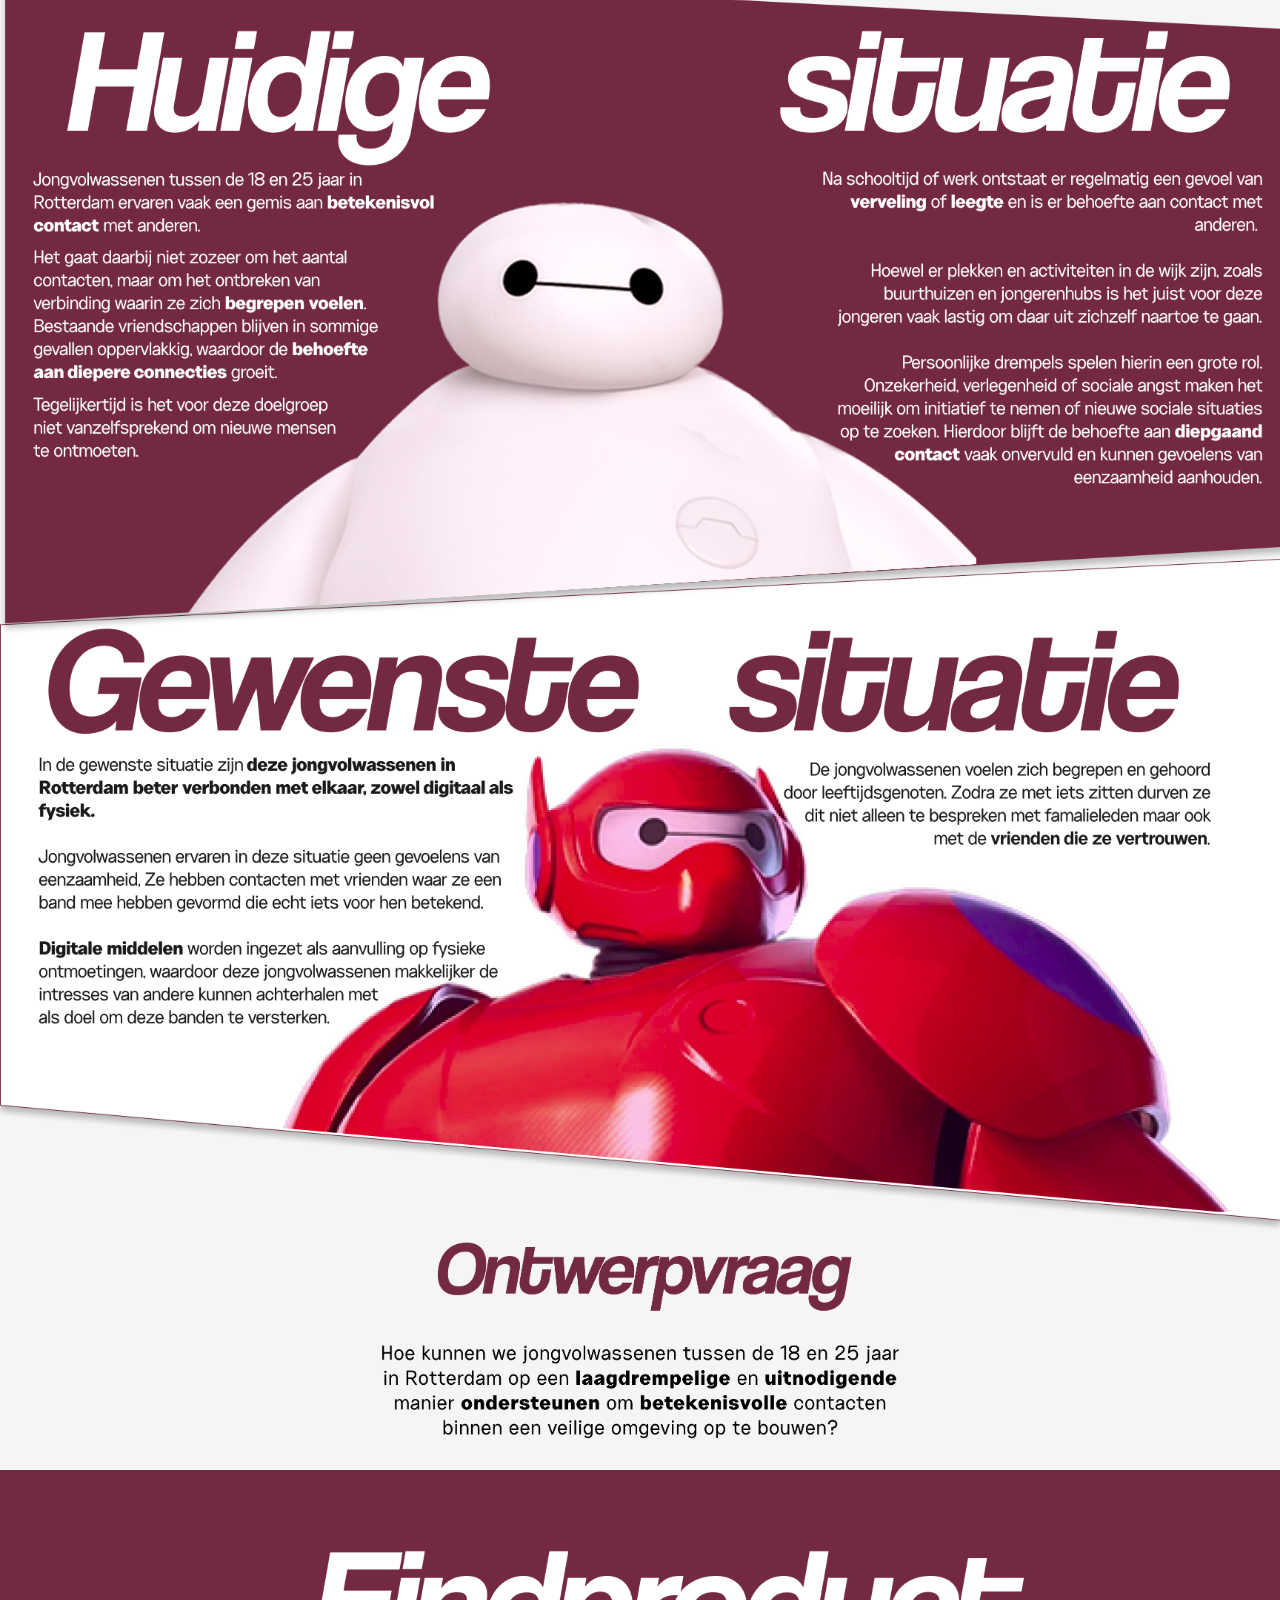
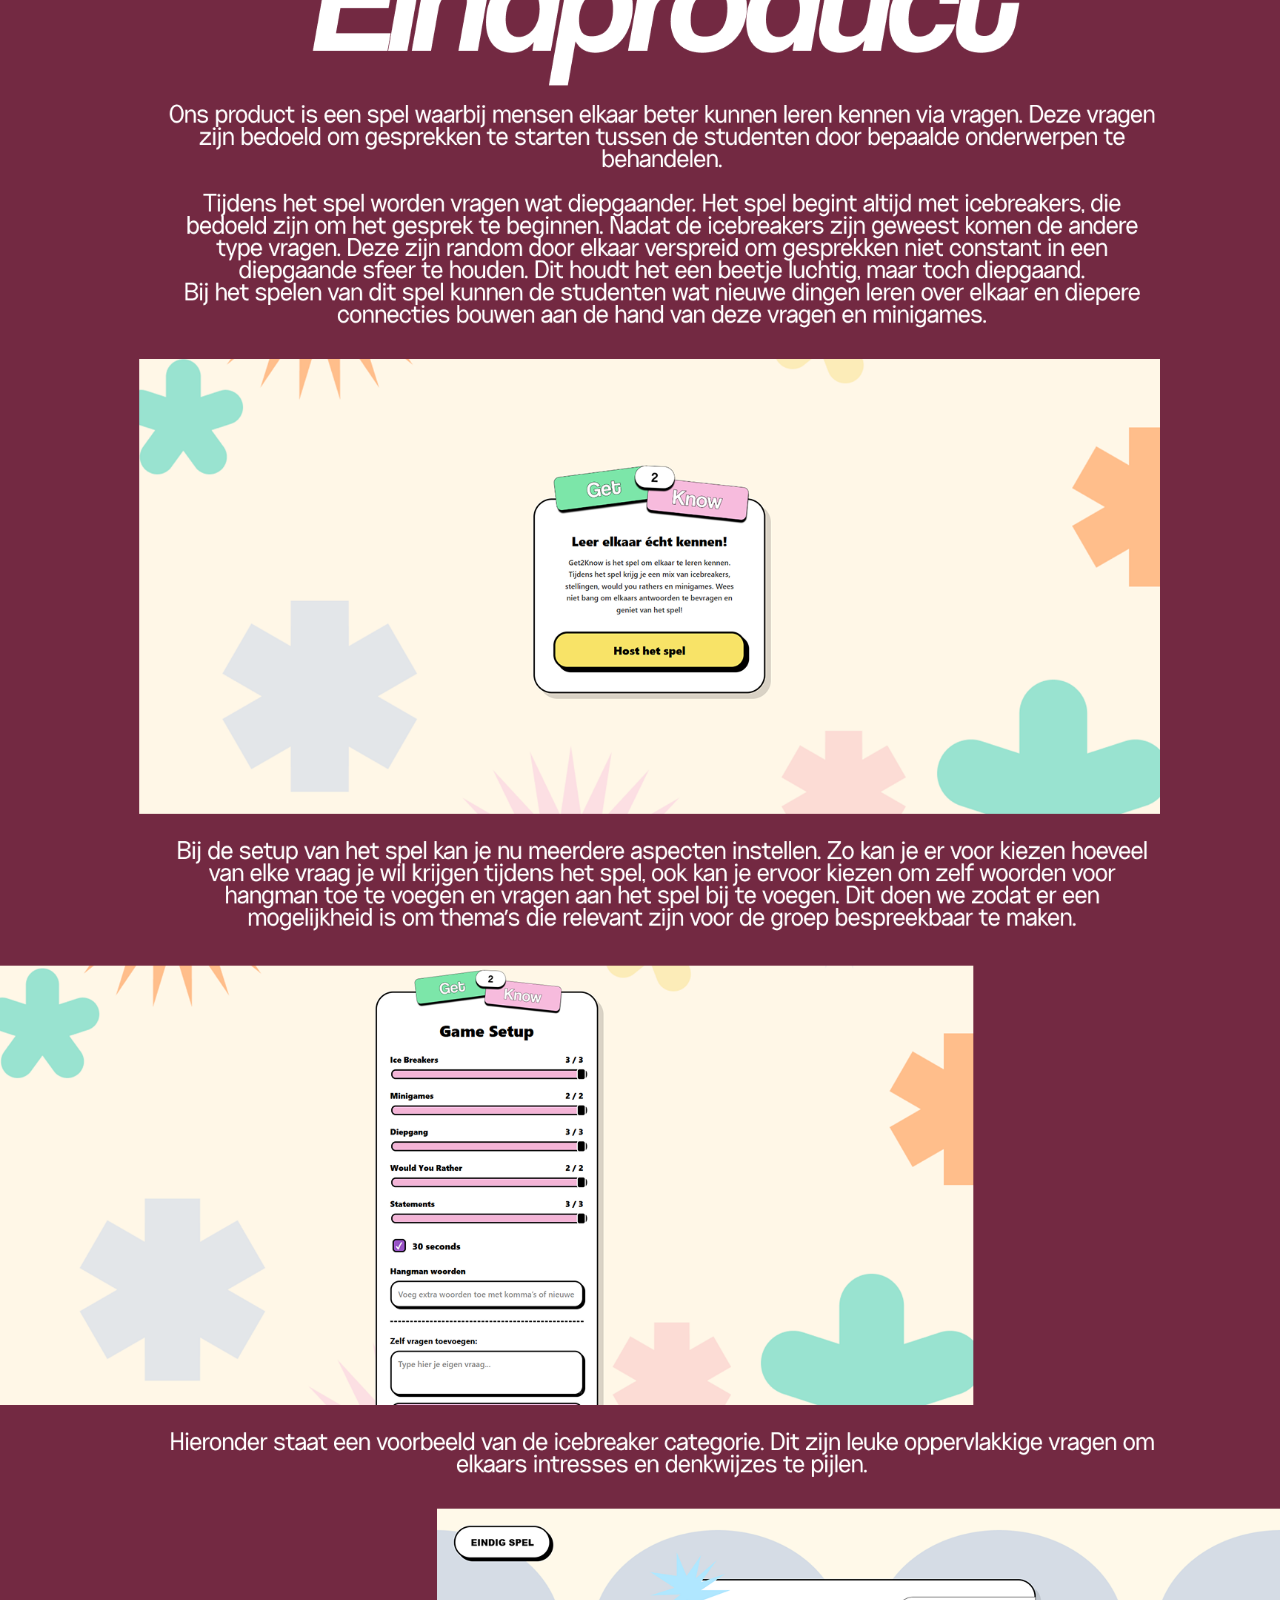
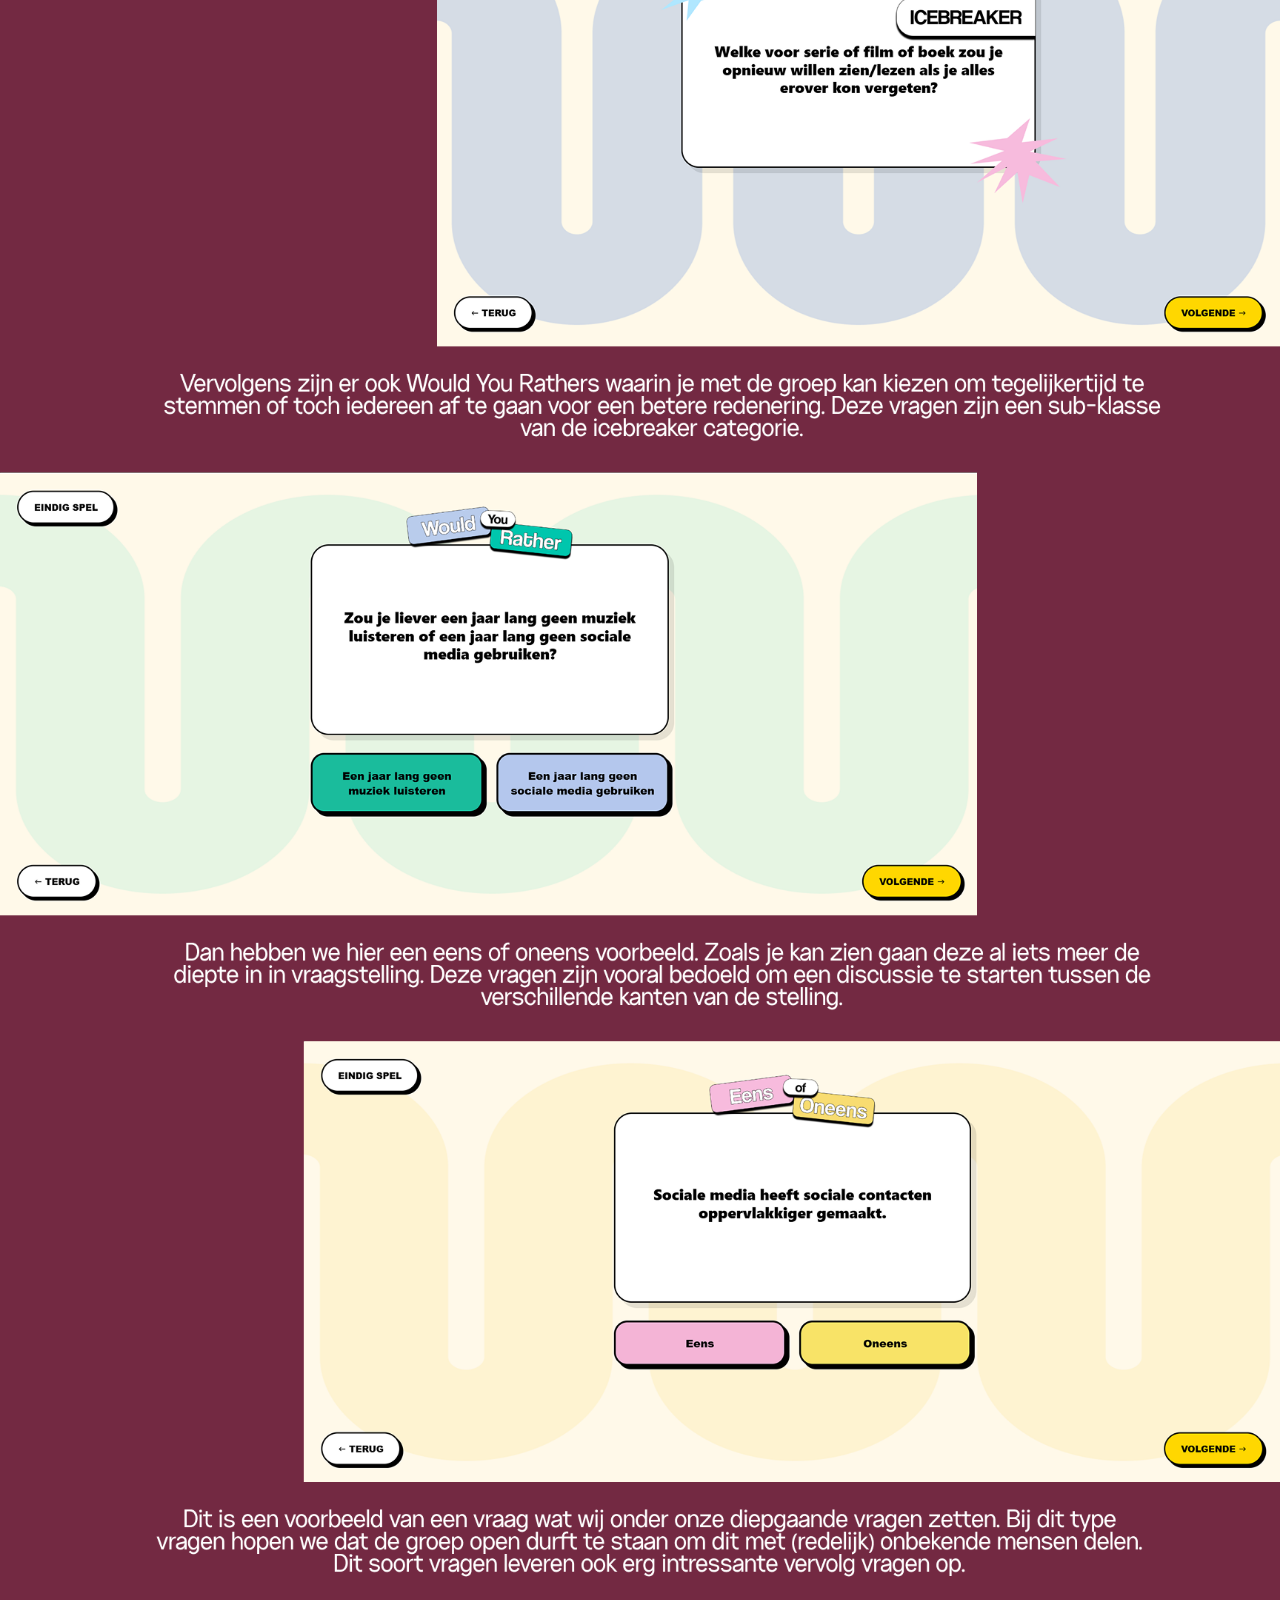
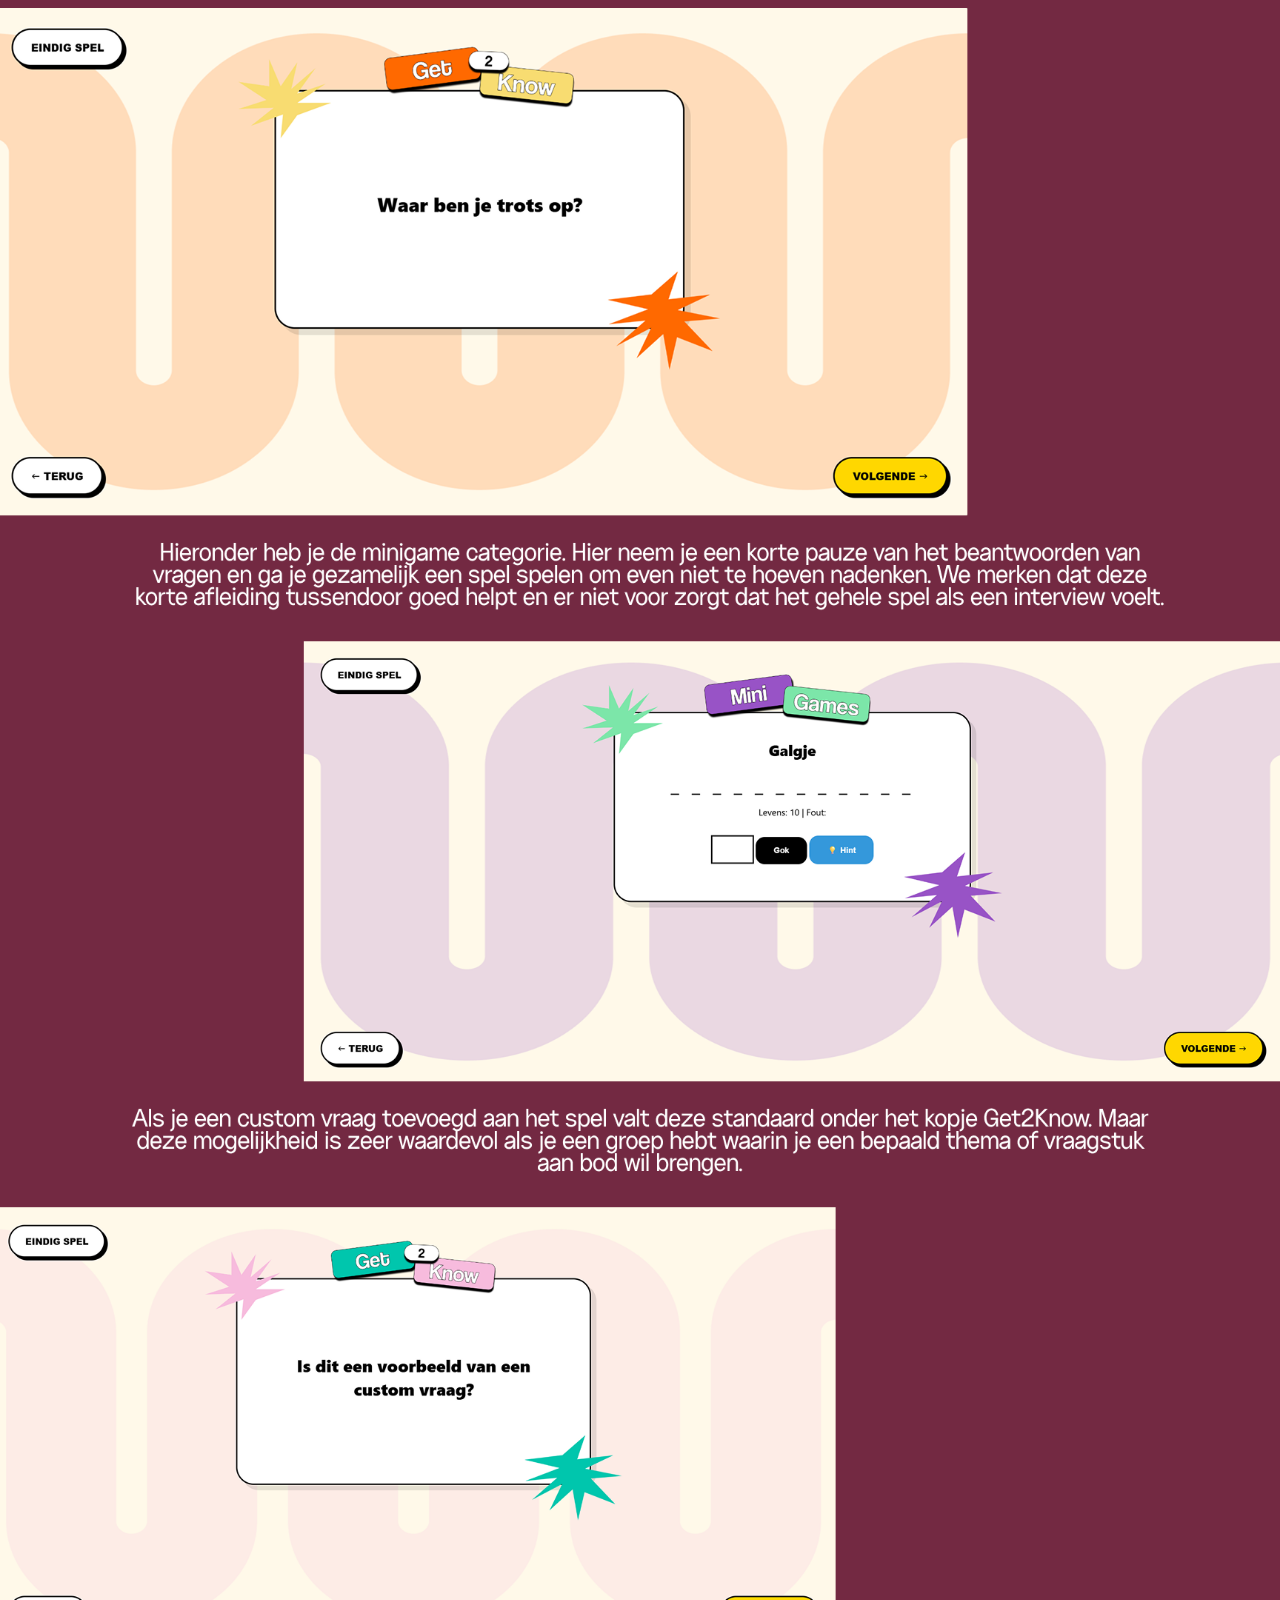
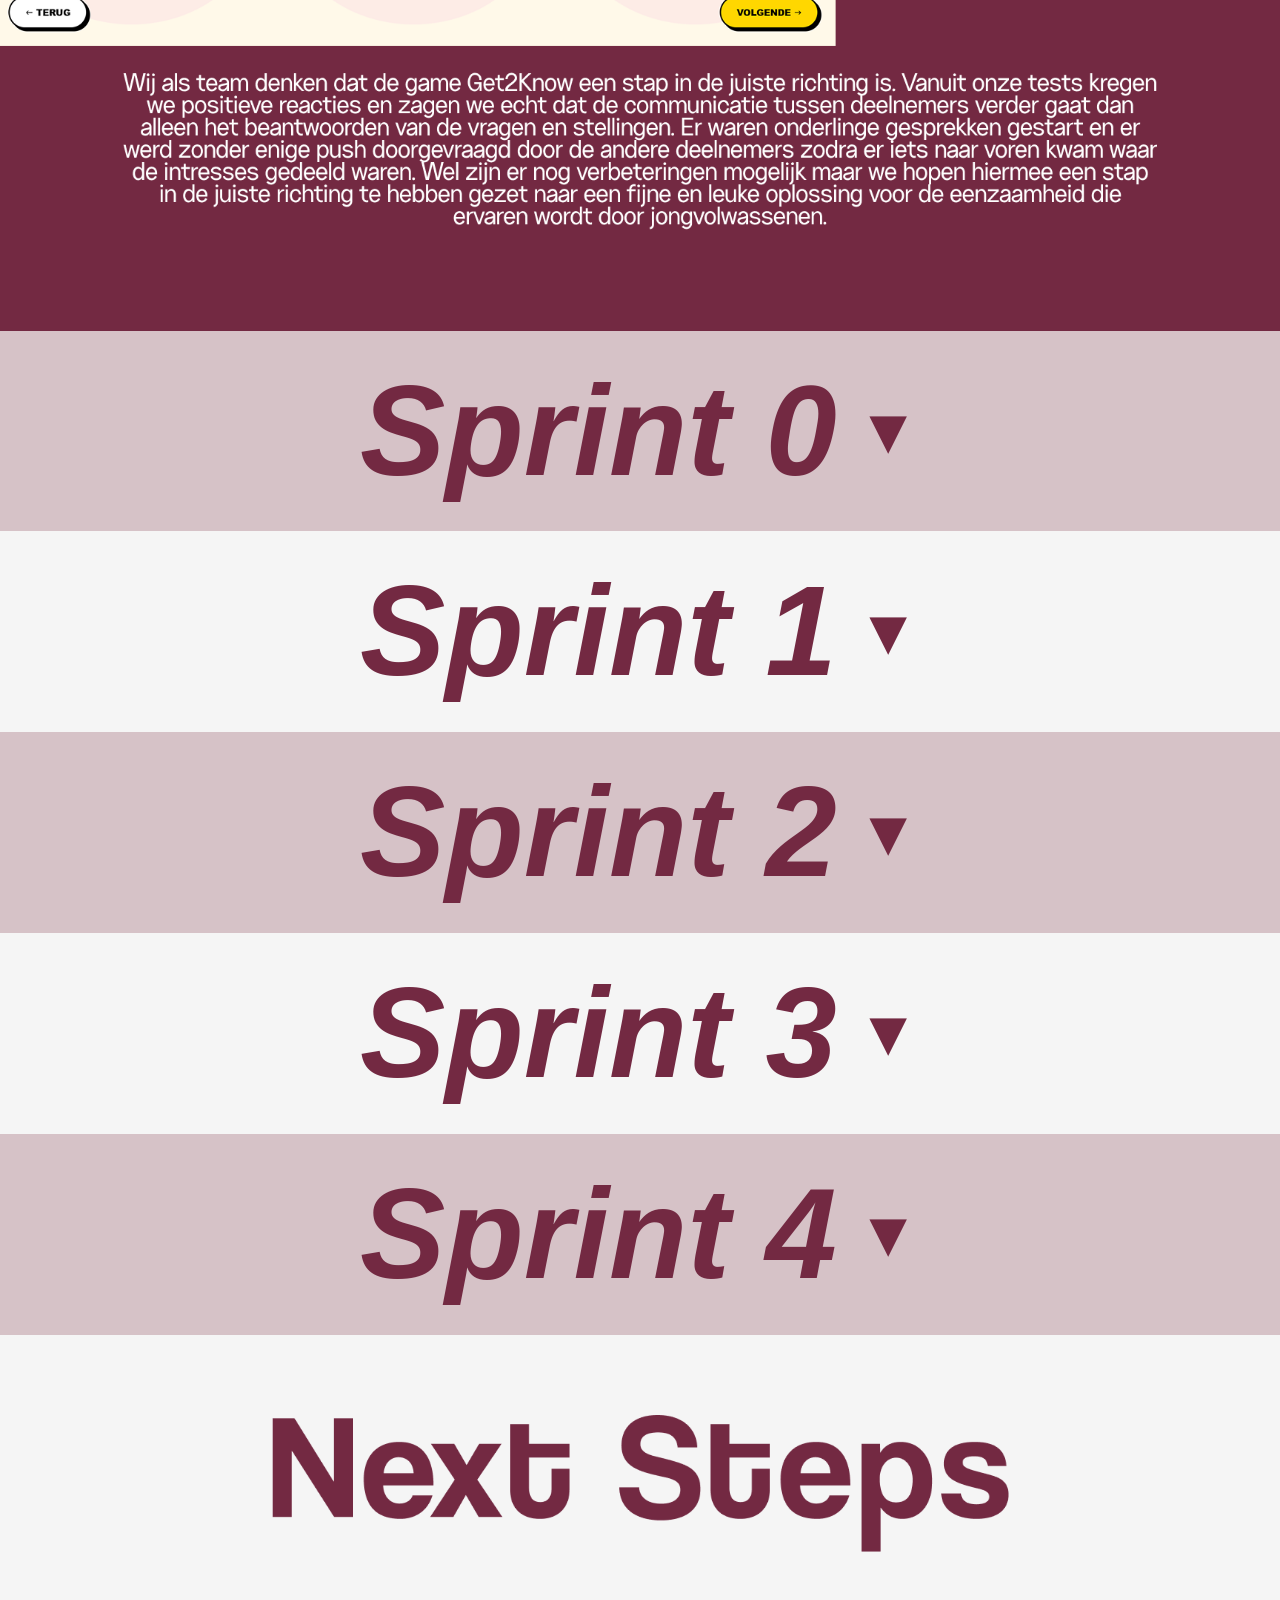
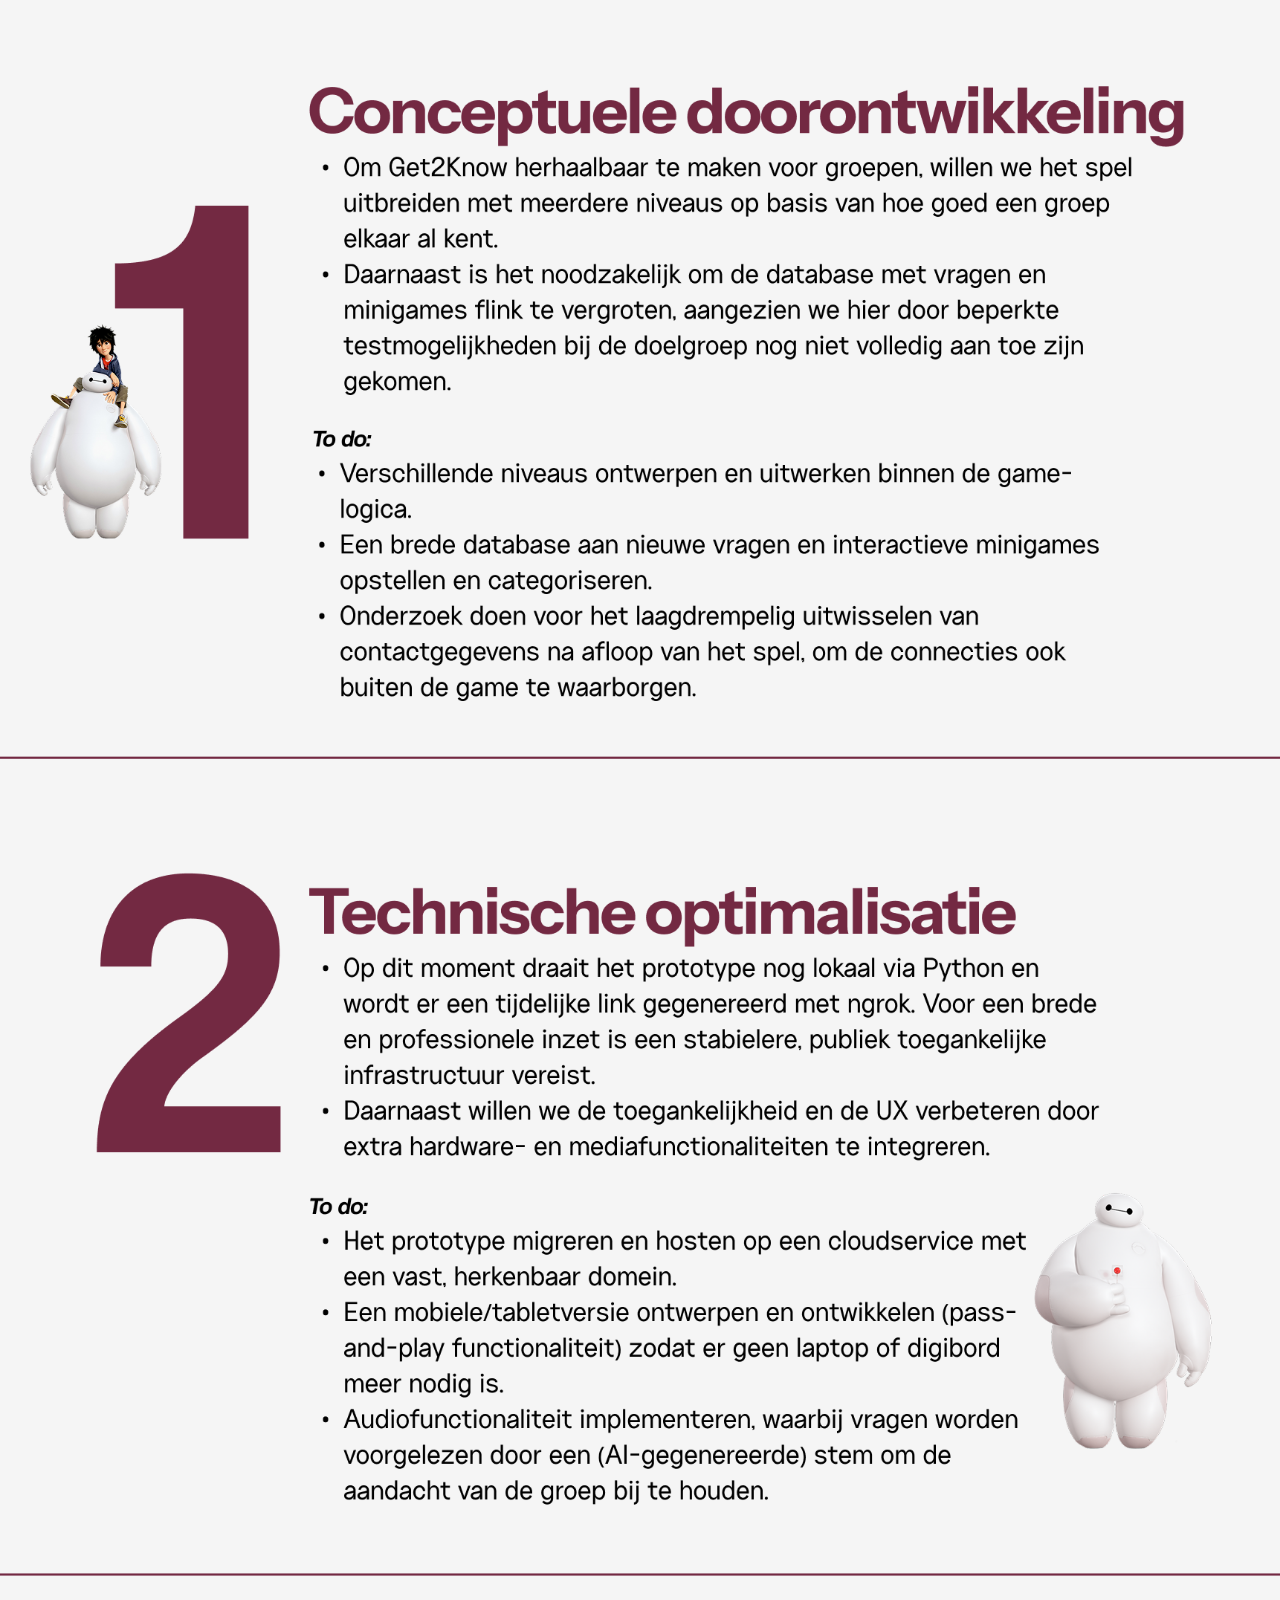
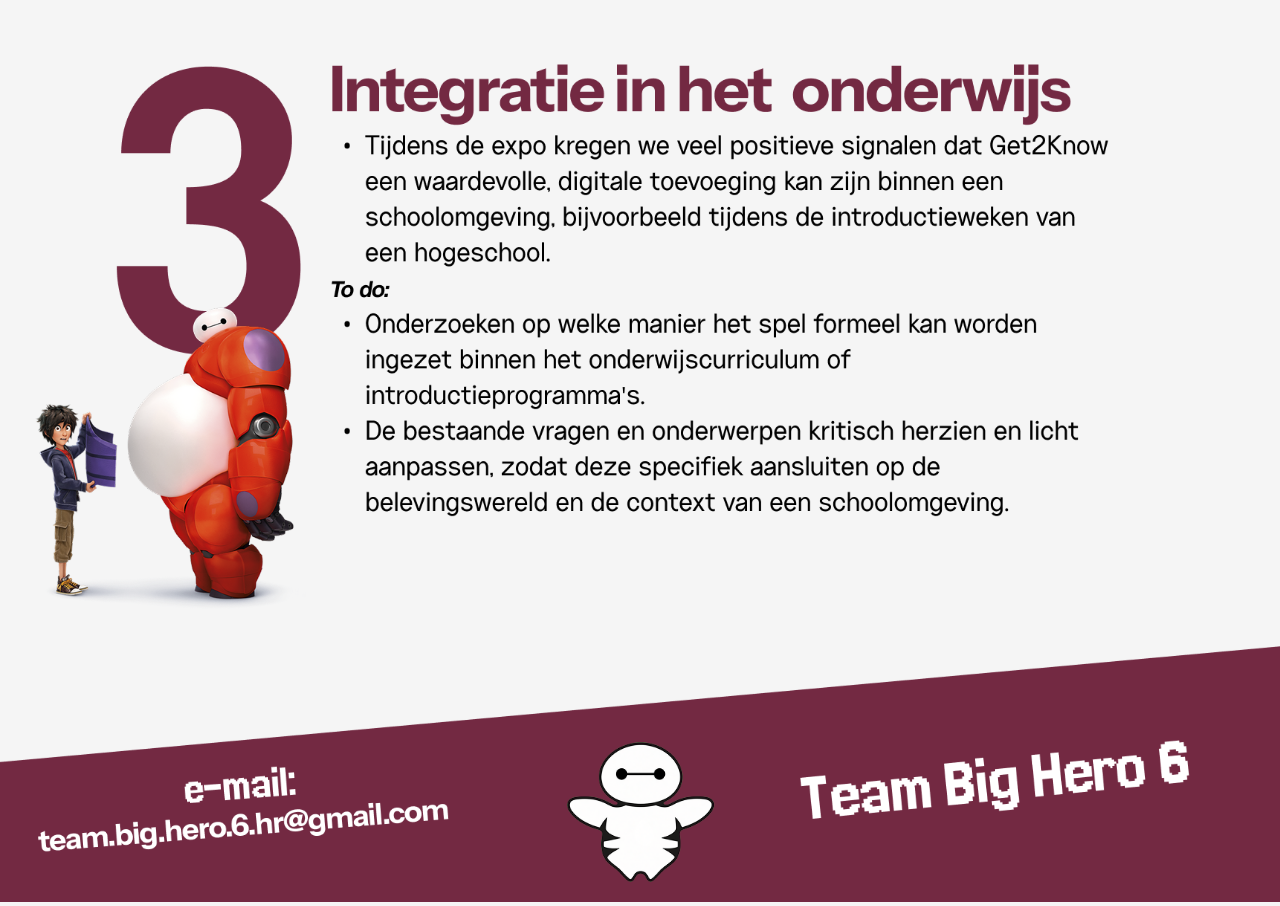
==== commit 1aa295a7: "nog een laatste wijziging van onepager" ====
--- a/onepager/eindsprint/index.html
+++ b/onepager/eindsprint/index.html
@@ -25,6 +25,7 @@
             <a href="#wie-zijn-wij" onclick="toggleMenu()">Over ons</a>
             <a href="#situaties" onclick="toggleMenu()">Project</a>
             <a href="#sprints" onclick="toggleMenu()">Eerdere sprints</a>
+            <a href="#next-steps" onclick="toggleMenu()">Vervolgstappen</a>
         </div>
     </nav>
 
@@ -175,7 +176,7 @@
             </div>
         </div>
         
-        <div style="padding: 40px;"></div>
+        <div id="next-steps" style="padding: 40px;"></div>
 
         <img src="images/desktop/sprint 5/Next steps doorontwikkeling.png" alt=""
             style="width: 100vw; height: auto; overflow-x: hidden;">
